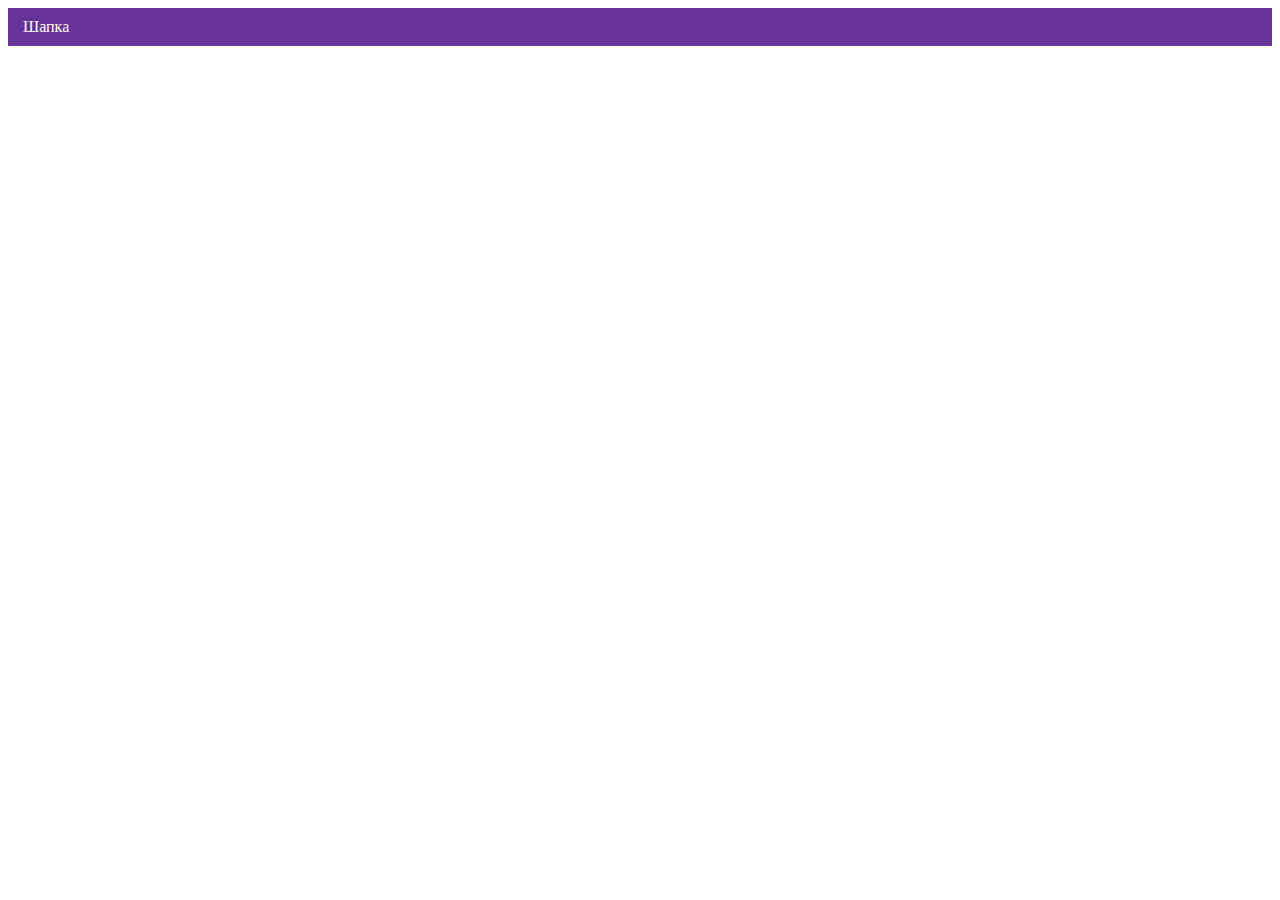
==== index.html @ 520c6a90 "Deploying to gh-pages from @ htmlacademy-adaptive/2446955-cat-energy-31@2fbd8536d3e896aaea4776c330da" ====
<!DOCTYPE html><html class="page" lang="ru"><head><meta charset="UTF-8"><title>Название проекта</title><meta name="viewport" content="width=device-width,initial-scale=1"><link rel="stylesheet" href="styles/styles.css"><script src="scripts/index.js" defer="defer"></script></head><body class="page__body"><header class="header">Шапка</header></body></html>
---- styles/styles.css ----
.header{color:#fff;background-color:#639;padding:10px 15px}
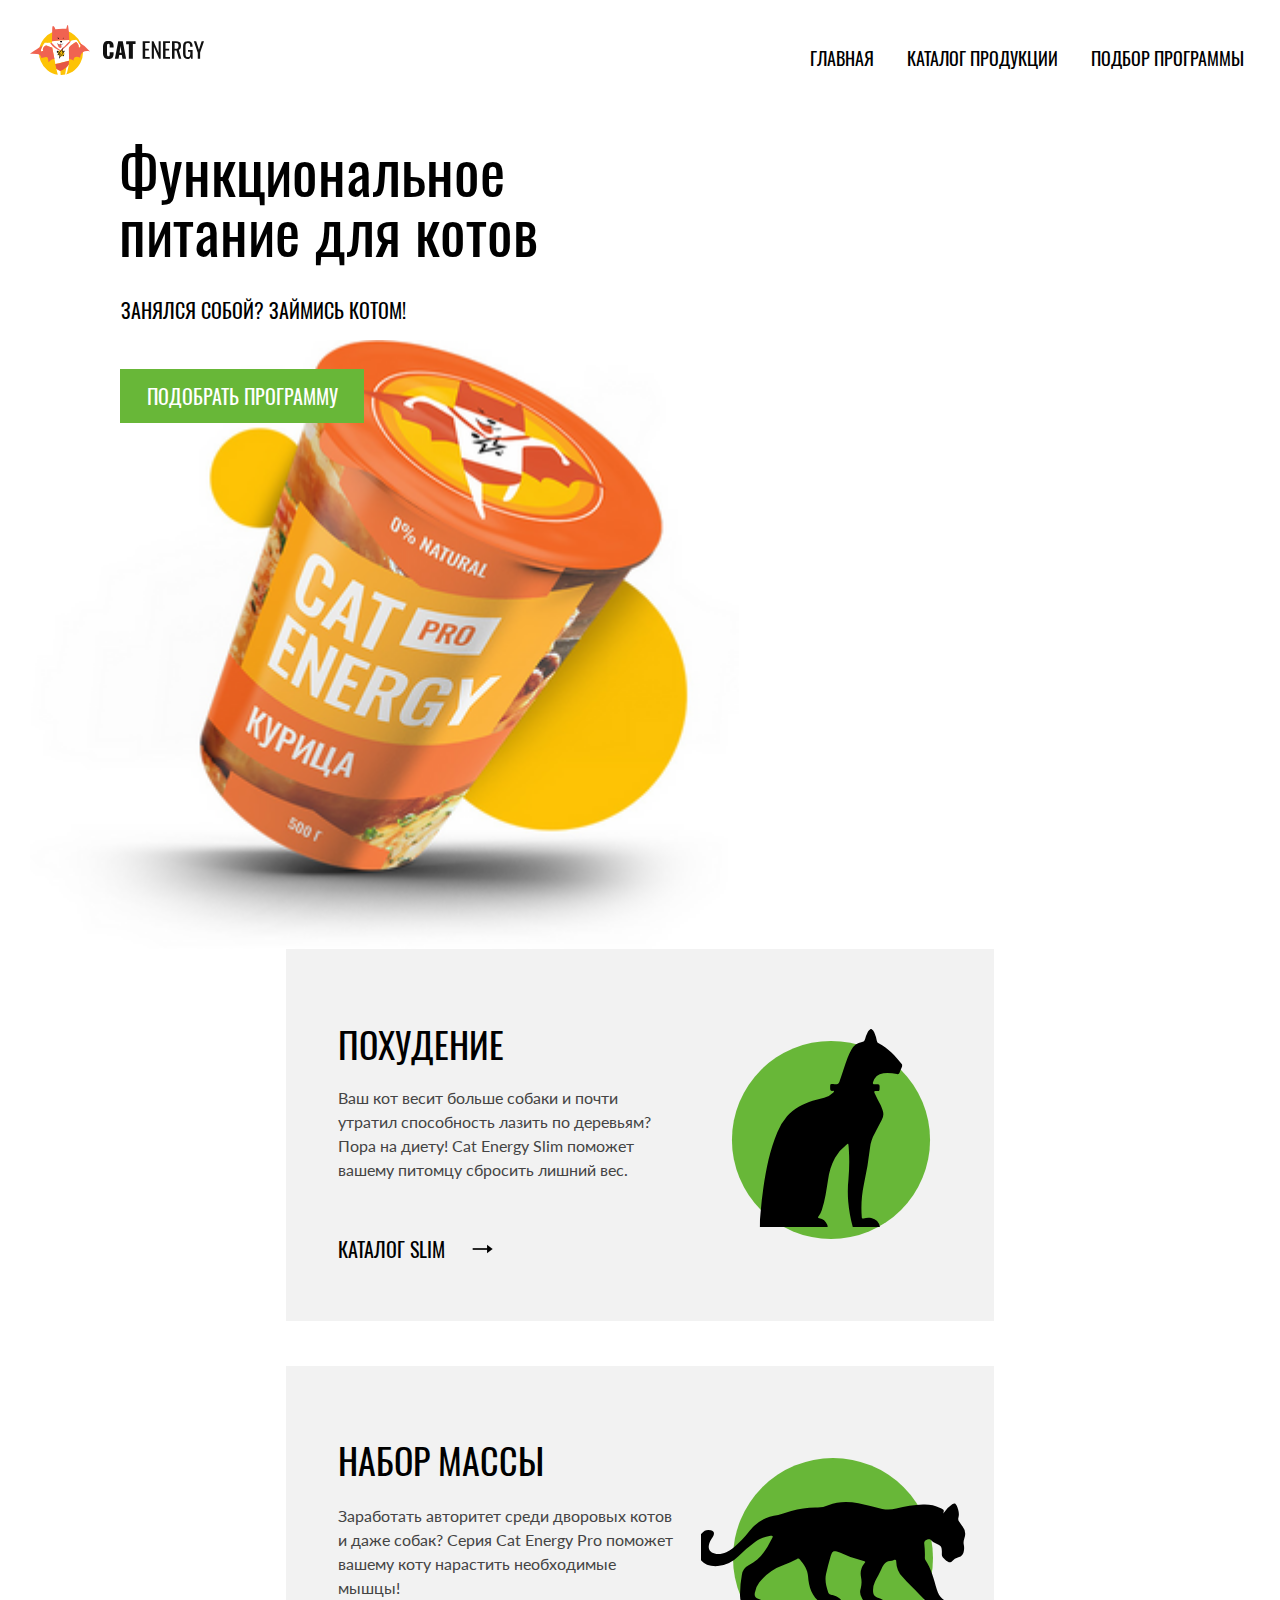
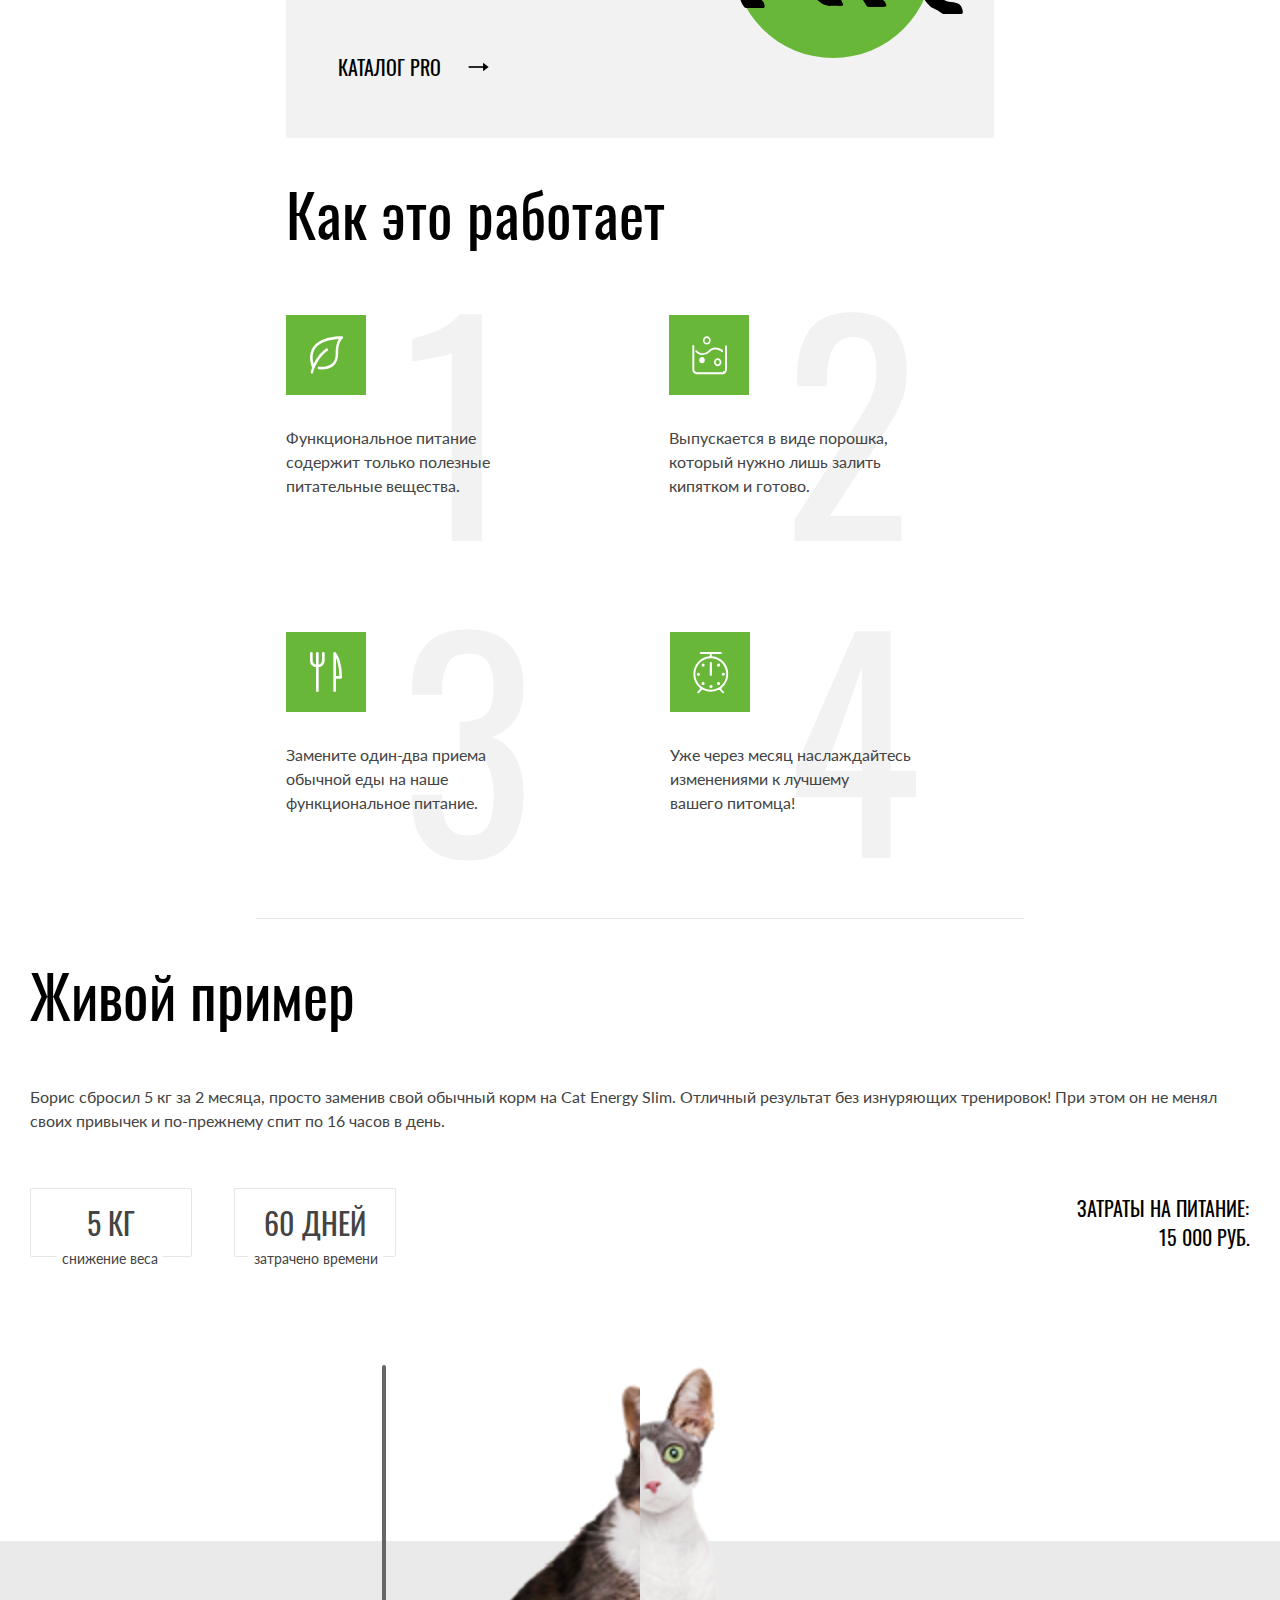
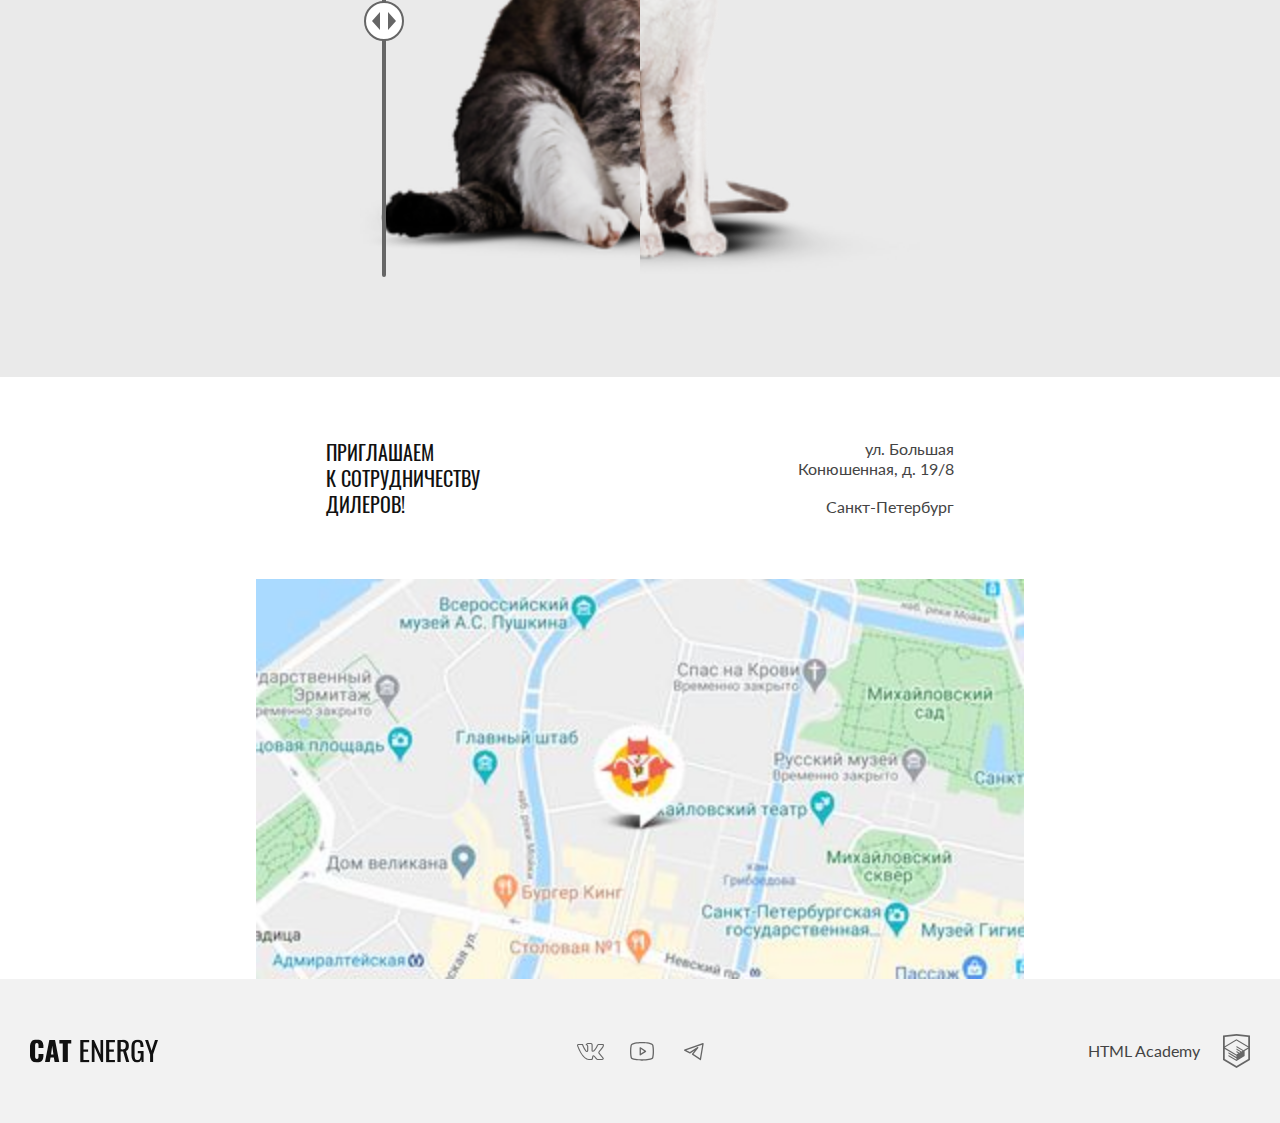
==== commit 7657d7fb: "Deploying to gh-pages from @ htmlacademy-adaptive/2446955-cat-energy-31@b610f889766287f3c01e216c1825" ====
--- a/index.html
+++ b/index.html
@@ -1 +1 @@
-<!DOCTYPE html><html class="page" lang="ru"><head><meta charset="UTF-8"><title>Название проекта</title><meta name="viewport" content="width=device-width,initial-scale=1"><link rel="stylesheet" href="styles/styles.css"><script src="scripts/index.js" defer="defer"></script></head><body class="page__body"><header class="header">Шапка</header></body></html>+<!DOCTYPE html><html class="page" lang="ru"><head><meta charset="UTF-8"><title>Cat energy</title><meta name="viewport" content="width=device-width,initial-scale=1"><link rel="stylesheet" type="text/css" href="styles/styles.css"><script src="scripts/index.js" defer="defer"></script><link rel="icon" href="favicons/32.png"></head><body class="page__body"><header class="main-header"><span class="visually-hidden">Шапка сайта</span><nav class="main-header__nav nav nav-closed"><div class="nav__head"><a class="nav-logo" href="#"><picture><source media="(min-width: 1440px)" srcset="images/logo-desktop.svg" width="70" height="59" type="image/svg+xml"><source media="(min-width: 768px)" srcset="images/logo-tablet.svg" width="60" height="50" type="image/svg+xml"><img class="nav-logo__image" src="images/logo-mobile.svg" width="33" height="38" alt="Логотип Cat Energy."></picture><img class="cat-energy" src="images/cat-energy.svg" width="101" height="18" alt="надпись cat energy"> </a><button class="nav-toggle" type="button"><span class="visually-hidden">Открыть меню</span></button></div><ul class="nav-list"><li class="nav-list__item"><a class="nav-link current" href="index.html">Главная</a></li><li class="nav-list__item"><a class="nav-link" href="catalog.html">каталог продукции</a></li><li class="nav-list__item"><a class="nav-link" href="#">подбор программы</a></li></ul></nav></header><main class="main-container"><section class="main-container__hero hero"><div class="hero__part"><h1 class="hero__title">Функциональное питание для котов</h1><p class="hero__subtitle">Занялся собой? Займись котом!</p><div class="hero-image"><picture><source type="image/png" media="(min-width: 1440px)" srcset="images/index-hero-desktop@1x.png, images/index-hero-desktop@2x.png 2x" width="552" height="499"><source type="image/png" media="(min-width: 768px)" srcset="images/index-hero-tablet@1x.png, images/index-hero-tablet@2x.png 2x" width="709" height="609"><img class="hero__image" src="images/index-hero@1x.png" srcset="images/index-hero@2x.png 2x" alt="изображение корма для кота" width="280" height="270"></picture></div><button class="hero__button button program-button" type="button">подобрать программу</button></div></section><section class="main-container__options options"><div class="options__weight loss"><h3 class="options__title-loss options__title">Похудение</h3><p class="options__description">Ваш кот весит больше собаки и почти утратил способность лазить по деревьям? Пора на диету! Cat Energy Slim поможет вашему питомцу сбросить лишний вес.</p><a class="options__link" href="#">каталог slim</a></div><div class="options__weight gain"><h3 class="options__title options__title-gain">Набор массы</h3><p class="options__description">Заработать авторитет среди дворовых котов и даже собак? Серия Cat Energy Pro поможет вашему коту нарастить необходимые мышцы!</p><a class="options__link" href="#">каталог pro</a></div></section><section class="main-container__explanation explanation"><h3 class="explanation__title">Как это работает</h3><div class="explanation__part"><p class="explanation__description leaf">Функциональное питание содержит только полезные питательные вещества.</p><p class="explanation__description powder">Выпускается в виде порошка, который нужно лишь залить кипятком и готово.</p><p class="explanation__description fork">Замените один-два приема обычной еды на наше функциональное питание.</p><p class="explanation__description clock">Уже через месяц наслаждайтесь изменениями к лучшему вашего&nbsp;питомца!</p></div></section><section class="main-container__stats stats"><h3 class="stats__title">Живой пример</h3><p class="stats__story">Борис сбросил 5 кг за 2 месяца, просто заменив свой обычный корм на Cat Energy Slim. Отличный результат без изнуряющих тренировок! При этом он не менял своих привычек и по-прежнему спит по 16 часов в день.</p><div class="stats__example"><dl class="stats__list"><div class="stats__item"><dt class="stats__number">5 КГ</dt><dd class="stats__description description-weight">снижение веса</dd></div><div class="stats__item"><dt class="stats__number">60 ДНЕЙ</dt><dd class="stats__description">затрачено времени</dd></div></dl><div class="stats__count"><h4 class="cost">Затраты на питание:</h4><h4 class="price">15 000 РУБ.</h4></div></div><div class="stats__compare"><picture><source type="image/png" media="(min-width: 1440px)" srcset="images/cat-before-desktop@1x.png, images/cat-before-desktop@2x.png 2x" width="560" height="512"><source type="image/png" media="(min-width: 768px)" srcset="images/cat-before-tablet@1x.png, images/cat-before-tablet@2x.png 2x" width="560" height="512"><img class="stats__image fat-cat" src="images/cat-before-mobile@1x.png" srcset="images/cat-before-mobile@2x.png 2x" alt="кот с лишним весом" width="280" height="256"></picture><picture><source type="image/png" media="(min-width: 1440px)" srcset="images/cat-after-desktop@1x.png, images/cat-after-desktop@2x.png 2x" width="560" height="512"><source type="image/png" media="(min-width: 768px)" srcset="images/cat-after-tablet@1x.png, images/cat-after-tablet@2x.png 2x" width="560" height="512"><img class="stats__image slim-cat" src="images/cat-after-mobile@1x.png" srcset="images/cat-after-mobile@2x.png 2x" alt="стройный кот" width="280" height="256"></picture><button class="compare-button button" type="button"><span class="visually-hidden">Слайдер</span></button></div></section><section class="location"><div class="location__gteeting"><h3 class="location__title">приглашаем<br>к сотрудничеству дилеров!</h3><address class="location__address"><p class="location-building">ул. Большая Конюшенная, д. 19/8</p><p class="location-city">Санкт-Петербург</p></address></div><picture><source type="image/jpeg" media="(min-width: 1440px)" srcset="images/location-desktop@1x.jpg, images/location-desktop@2x.jpg 2x" width="1440" height="400"><source type="image/jpeg" media="(min-width: 768px)" srcset="images/location-tablet@1x.jpg, images/location-tablet@2x.jpg 2x" width="768" height="400"><img class="location__image" src="images/location@1x.jpg" srcset="images/location@2x.jpg 2x" alt="карта расположения" width="320" height="362"></picture></section></main><footer class="footer"><a class="footer-logo" href="#"><img class="footer-logo__cat" src="images/cat-energy.svg" width="128" height="24" alt="надпись cat energy"><span class="visually-hidden">cat energy</span></a><ul class="footer__social social-list"><li class="social-list__item vkontakte"><a class="social-link vkontakte-link" href="#"><span class="visually-hidden">Вконтакте</span></a></li><li class="social-list__item youtube"><a class="social-link youtube-link" href="#"><span class="visually-hidden">Ютуб</span></a></li><li class="social-list__item telegram"><a class="social-link telegram-link" href="#"><span class="visually-hidden">Телеграм</span></a></li></ul><div class="footer-copyright copyright"><a class="copyright__link" href="https://echo.htmlacademy.ru">HTML Academy</a><a class="copyright__link-html" href="https://echo.htmlacademy.ru"><span class="visually-hidden">Герб HTML Academy</span></a></div></footer><script src="index.js"></script></body></html>--- a/styles/styles.css
+++ b/styles/styles.css
@@ -1 +1 @@
-.header{color:#fff;background-color:#639;padding:10px 15px}+@font-face{font-family:Lato;font-weight:400;font-style:normal;src:url(../fonts/lato/Lato-Regular.woff2)format("woff2");font-display:swap}@font-face{font-family:Oswald;font-weight:400;font-style:normal;src:url(../fonts/oswald/oswaldregular.woff2)format("woff2");font-display:swap}body{color:#444;font-family:Lato,sans-serif}.page__body{box-sizing:border-box;width:100%;margin:0}@media (width>=320px){.page__body{padding:0}}.page{box-sizing:border-box;height:100%}.button{text-align:center;color:#fff;text-transform:uppercase;box-sizing:border-box;background-color:#68b738;border:none;padding:0;font-family:Oswald,sans-serif;font-size:16px;font-weight:400;line-height:20px}.nav-logo{align-items:center;margin-right:auto;text-decoration:none;display:flex}@media (width>=320px){.nav-logo{width:190px}}.nav-logo__image{display:block}.catalog-header .nav-link{color:#111}.nav-link{text-transform:uppercase;color:#000;text-decoration:none}@media (width>=1440px){.nav-link{color:#fff}}.nav-opened .nav-toggle{top:0;left:auto;right:0}.nav-opened .nav-toggle:before,.nav-opened .nav-toggle:after{content:"";background-color:#000;width:24px;height:2px;position:absolute;top:30px;right:20px}.nav-opened .nav-toggle:before{box-shadow:none;transform:rotate(45deg)}.nav-opened .nav-toggle:after{transform:rotate(-45deg)}@media (width>=320px){.nav-closed .nav-list__item{display:none}.nav-opened .nav-list__item{display:block}}@media (width>=768px){.nav-closed .nav-list__item,.nav-opened .nav-list__item{display:revert}}.nav-list{color:#000;box-sizing:border-box;width:320px;margin:0;padding:0;font-family:oswald,sans-serif;font-size:18px;line-height:24px;list-style:none;position:relative}@media (width>=768px){.nav-list{flex-wrap:wrap;align-items:center;gap:33px;min-width:435px;display:flex}}@media (width>=1440px){.nav-list{justify-content:space-between;width:478px;margin-top:-5px;margin-right:-18px;font-size:20px;line-height:29px}}@media (width>=320px){.nav-list a{box-sizing:border-box;text-align:center;border-top:1px solid #e6e6e6;border-bottom:1px solid #e6e6e6;padding-top:23px;padding-bottom:23px;display:block;position:relative}}@media (width>=768px){.nav-list a{border:none;padding-bottom:8px}}@media (width>=320px){.cat-energy{margin-left:56px}}@media (width>=768px){.cat-energy{margin-left:13px}}@media (width>=1440px){.cat-energy{width:118px;height:21px}}.nav{box-sizing:border-box}@media (width>=768px){.nav{justify-content:space-between;min-height:50px;margin:12px 35px 0 10px;padding:0;display:flex}}@media (width>=1440px){.nav{box-sizing:border-box;width:1220px;min-height:59px;margin:41px 0 0 92px;padding:0;display:flex}}.nav-link-catalog{color:#000}.nav-toggle{cursor:pointer;background-color:#fff;border:none;width:24px;height:24px;padding:0;display:block;position:absolute;top:0;right:0}@media (width>=768px){.nav-toggle{display:none}}@media (width>=1440px){.nav-toggle{display:none}}.nav-closed .nav-toggle:before{content:"";background-color:#000;width:24px;height:2px;position:absolute;top:23px;right:22px;box-shadow:0 8px #000,0 16px #000}@media (width>=320px){.nav__head{padding:13px 20px}}@media (width>=768px){.current{border-bottom:2px solid #68b738}}@media (width>=1440px){.main-header .current{border-bottom:2px solid #fff}}.hero__part{box-sizing:border-box;flex-direction:column;width:100%;margin:0 auto;display:flex;position:relative}@media (width>=320px){.hero__part{align-items:center}}@media (width>=768px){.hero__part{margin-top:24px;padding:0 30px}}@media (width>=1440px){.hero__part{align-items:start;padding:20px 0}}.hero{color:#fff;box-sizing:border-box;font-family:oswald,sans-serif}@media (width>=320px){.hero{align-items:center;width:100%;min-height:480px;padding-bottom:19px}}@media (width>=768px){.hero{color:#000;width:768px;min-height:837px;padding:0}}@media (width>=1440px){.hero{color:#000;width:100%;min-height:580px;margin-bottom:43px}}.hero__image{display:block}@media (width>=320px){.hero-image{width:280px;min-height:270px;display:block}}@media (width>=768px){.hero-image{width:709px;min-height:609px;display:block}}@media (width>=1440px){.hero-image{width:552px;min-height:499px;position:absolute;top:-10px;left:555px}}@media (width>=320px){.hero:before{content:"";z-index:-1;background-image:linear-gradient(#68b738d9,#68b738d9),url(../images/index-background@1x.jpg);background-repeat:no-repeat;background-size:cover;width:100%;height:302px;position:absolute}}@media (width>=768px){.hero:before{background:0 0}}@media (width>=1440px){.hero:before{content:"";z-index:-1;background-image:linear-gradient(#68b738d9,#68b738d9),url(../images/index-background@1x.jpg);background-position:0;background-repeat:no-repeat;background-size:cover;width:50%;height:694px;position:absolute;top:0;right:0}}.hero__subtitle{text-align:center;text-transform:uppercase;font-size:14px;font-weight:400;line-height:14px}@media (width>=320px){.hero__subtitle{margin:0 0 29px}}@media (width>=768px){.hero__subtitle{text-align:left;width:290px;margin-bottom:20px;margin-left:-237px;font-size:20px;line-height:20px}}@media (width>=1440px){.hero__subtitle{margin-left:190px}}@media (width>=320px){.hero__button{width:280px;height:40px}}@media (width>=768px){.hero__button{width:244px;min-height:54px;font-size:20px;line-height:26px;position:absolute;top:257px;left:120px}}@media (width>=1440px){.hero__button{top:303px;left:190px}}.hero__title{text-align:center;margin:0;padding:0;font-size:36px;font-weight:400;line-height:36px}@media (width>=320px){.hero__title{text-align:center;margin-top:28px;margin-bottom:25px}}@media (width>=768px){.hero__title{text-align:left;width:420px;margin-bottom:40px;margin-left:-110px;font-size:60px;line-height:60px}}@media (width>=1440px){.hero__title{text-align:left;width:420px;margin-top:51px;margin-left:189px;padding:0;font-size:60px;line-height:60px}}.options{color:#000;box-sizing:border-box;width:100%;font-family:oswald,sans-serif;font-weight:400}@media (width>=320px){.options{margin-bottom:20px;padding:0 20px}}@media (width>=768px){.options{padding:0 30px}}@media (width>=1440px){.options{flex-wrap:wrap;gap:80px;margin-bottom:25px;padding:0 110px;display:flex}}.options__weight{box-sizing:border-box;background-color:#f2f2f2;margin-left:auto;margin-right:auto;position:relative}@media (width>=320px){.options__weight{width:280px;min-height:263px;margin-bottom:20px;padding:30px 20px 19px}}@media (width>=768px){.options__weight{width:708px;min-height:372px;margin-bottom:45px;padding:77px 63px 53px 52px}}@media (width>=1440px){.options__weight{width:570px;min-height:374px;padding:78px 61px 55px 52px}}.options__title{text-transform:uppercase;color:#000;box-sizing:border-box;margin:0;font-size:24px;font-weight:400;line-height:37px;display:block;position:relative}@media (width>=320px){.options__title{width:137px;margin-bottom:29px;left:70px}}@media (width>=768px){.options__title{width:210px;margin-bottom:24px;font-size:36px;line-height:36px;left:0}}@media (width>=1440px){.options__title{margin-bottom:73px;left:163px}}.options__title:before{content:"";background-repeat:no-repeat;position:absolute}@media (width>=320px){.options__title:before{top:-10px;left:-70px}}.options__title-loss:before{background-image:url(../icons/stack.svg#cat-back-sit)}@media (width>=320px){.options__title-loss:before{width:50px;height:53px}}@media (width>=768px){.options__title-loss:before{width:200px;height:210px;top:3px;left:393px}}@media (width>=1440px){.options__title-loss:before{width:100px;height:106px;top:-39px;left:-162px}}@media (width>=320px){.options__title-gain{margin-bottom:25px;top:-1px}}@media (width>=1440px){.options__title-gain{margin-bottom:72px}}.options__title-gain:before{background-image:url(../icons/stack.svg#cat-back-go)}@media (width>=320px){.options__title-gain:before{width:67px;height:50px;top:-7px;left:-77px}}@media (width>=768px){.options__title-gain:before{width:268px;height:200px;top:16px;left:363px}}@media (width>=1440px){.options__title-gain:before{width:134px;height:100px;top:-31px;left:-180px}}.options__description{color:#444;margin:0;font-family:lato,sans-serif;font-size:14px;line-height:18px}@media (width>=768px){.options__description{width:340px;min-height:96px;margin-bottom:52px;font-size:16px;line-height:24px}}@media (width>=1440px){.options__description{width:457px;min-height:72px;margin-bottom:27px}}@media (width>=320px){.options__description:after{content:"";background-color:#d9d9d9;width:240px;height:1px;margin-top:22px;margin-bottom:15px;display:block}}@media (width>=768px){.options__description:after{display:none}}.options__link{text-transform:uppercase;color:#000;font-size:16px;font-weight:400;line-height:16px;text-decoration:none;position:relative}@media (width>=768px){.options__link{font-size:20px;line-height:30px}}.options__link:after{content:"";background-image:url(../icons/stack.svg#icon_arrow);background-repeat:no-repeat;width:32px;height:10px;display:block;position:absolute;top:50%;left:calc(100% + 15px);transform:translateY(-50%)}@media (width>=768px){.options__link:after{left:calc(100% + 25px)}}@media (width>=320px){.gain{margin-bottom:20px}}@media (width>=768px){.gain{margin-bottom:45px}}@media (width>=320px){.explanation__part{flex-flow:column wrap;margin-left:40px;display:flex}}@media (width>=768px){.explanation__part{flex-direction:row;margin:0}}@media (width>=1440px){.explanation__part{flex-direction:row;min-height:280px}}.explanation__title{color:#000;text-align:center;margin:0;font-family:Oswald,sans-serif;font-size:36px;font-weight:400;line-height:40px}@media (width>=320px){.explanation__title{text-align:left;margin-bottom:40px}}@media (width>=768px){.explanation__title{text-align:left;margin-bottom:30px;font-size:60px;line-height:60px}}@media (width>=1440px){.explanation__title{margin-bottom:32px}}.explanation__description{color:#444;font-family:Lato,sans-serif;font-size:14px;font-weight:400;line-height:18px;position:relative}@media (width>=320px){.explanation__description{width:200px;min-height:54px;margin:0 0 26px;top:2px;left:40px}}@media (width>=768px){.explanation__description{box-sizing:border-box;min-height:280px;margin:0 0 37px;padding:151px 0 0;font-size:16px;line-height:24px;left:0}}@media (width>=1440px){.explanation__description{margin:0;font-size:16px;line-height:24px}}.explanation__description:before{content:"";width:60px;height:60px;position:absolute;top:-2px;left:-80px}@media (width>=768px){.explanation__description:before{width:80px;height:80px;display:block;top:40px;left:0}.leaf:after{content:"1";color:#f2f2f2;z-index:-1;width:112px;font-family:Oswald,sans-serif;font-size:280px;line-height:280px;position:absolute;top:0;right:0}}.leaf:before{background-image:url(../icons/stack.svg#leaf)}@media (width>=768px){.leaf{width:230px;margin-right:153px}}@media (width>=1440px){.leaf{margin:0 94px 0 0}}@media (width>=768px){.powder:after{content:"2";color:#f2f2f2;z-index:-1;width:112px;font-family:Oswald,sans-serif;font-size:280px;line-height:280px;position:absolute;top:0;right:20px}}.powder:before{background-image:url(../icons/stack.svg#powder)}@media (width>=768px){.powder{width:246px}}@media (width>=1440px){.powder{width:244px;margin-right:79px}}@media (width>=768px){.fork:after{content:"3";color:#f2f2f2;z-index:-1;width:136px;font-family:Oswald,sans-serif;font-size:280px;line-height:280px;position:absolute;top:0;right:-4px}}.fork:before{background-image:url(../icons/stack.svg#fork)}@media (width>=768px){.fork{width:247px;margin-right:137px}}@media (width>=1440px){.fork{width:245px;margin:0 81px 0 0}}@media (width>=768px){.clock:after{content:"4";color:#f2f2f2;z-index:-1;width:112px;font-family:Oswald,sans-serif;font-size:280px;line-height:280px;position:absolute;top:0;right:22px}}.clock:before{background-image:url(../icons/stack.svg#clock)}@media (width>=768px){.clock{width:249px}}@media (width>=1440px){.clock{width:246px}}@media (width>=320px){.explanation{width:280px;margin-bottom:29px;margin-left:auto;margin-right:auto;padding:0 20px}}@media (width>=768px){.explanation{border-bottom:1px solid #e6e6e6;width:708px;margin-bottom:45px;padding:0 30px 11px}}@media (width>=1440px){.explanation{box-sizing:border-box;border:none;width:1440px;margin-bottom:69px;padding:0 110px}}.stats{box-sizing:border-box}@media (width>=320px){.stats{background-color:#eaeaea;padding:25px 20px 40px}}@media (width>=768px){.stats{background-color:#fff;background-image:linear-gradient(#fff 577px,#eaeaea 577px);padding:0 30px 100px}}@media (width>=1440px){.stats{background-image:linear-gradient(#fff 135px,#eaeaea 135px);margin:0;padding:0 110px 66px;position:relative}}.stats__image{object-fit:cover;height:auto;display:block}@media (width>=320px){.stats__image{width:280px}}@media (width>=768px){.stats__image{width:560px;height:512px}}.stats__title{text-align:center;color:#000;margin:0;font-family:oswald,sans-serif;font-size:36px;font-weight:400;line-height:40px}@media (width>=320px){.stats__title{text-align:left;margin-bottom:40px}}@media (width>=768px){.stats__title{margin-bottom:61px;font-size:60px;line-height:60px}}@media (width>=1440px){.stats__title{margin-bottom:146px}}.stats__story{color:#444;font-family:lato,sans-serif;font-size:14px;font-weight:400;line-height:18px}@media (width>=320px){.stats__story{margin-bottom:19px}}@media (width>=768px){.stats__story{margin-bottom:55px;font-size:16px;line-height:24px}}@media (width>=1440px){.stats__story{width:432px;margin-bottom:69px}}.stats__number{text-align:center;font-family:oswald,sans-serif;font-size:24px;font-weight:400;line-height:24px}@media (width>=320px){.stats__number{width:82px}}@media (width>=768px){.stats__number{box-sizing:border-box;width:102px;font-size:30px;line-height:37px}}@media (width>=1440px){.stats__number{color:#000}}.stats__count{text-align:center;margin:0;font-family:oswald,sans-serif;font-size:14px;font-weight:400;line-height:20px}@media (width>=320px){.stats__count{justify-content:center;margin-bottom:20px;display:flex}}@media (width>=768px){.stats__count{text-align:right;flex-direction:column;justify-content:right;width:174px;padding-top:10px;font-size:20px;line-height:20px;display:flex}}@media (width>=1440px){.stats__count{flex-direction:row;justify-content:space-between;width:327px;margin:0;display:flex}}@media (width>=320px){.stats__list{justify-content:space-between;margin:0 0 35px;display:flex}}@media (width>=768px){.stats__list{justify-content:space-between;width:366px;display:flex}}@media (width>=1440px){.stats__list{margin-bottom:53px}}@media (width>=320px){.stats__item{box-sizing:border-box;border:1px solid #cdcdcd;border-radius:4%;width:124px;padding:15px 20px;position:relative}}@media (width>=768px){.stats__item{box-sizing:border-box;text-align:center;border:1px solid #e6e6e6;border-radius:2%;width:162px;padding:15px 29px;position:relative}}@media (width>=1440px){.stats__item{box-sizing:border-box;border:1px solid #cdcdcd;padding:15px 30px;position:relative}}.stats__description{text-align:center;margin:0;font-family:lato,sans-serif;font-size:12px;font-weight:400;line-height:12px}@media (width>=320px){.stats__description{text-align:center;background-color:#eaeaea;width:77px;margin:0 auto 20px;padding:0 4px;position:absolute;top:47px;right:20px}}@media (width>=768px){.stats__description{background-color:#fff;width:125px;padding:0 5px;font-size:14px;line-height:14px;position:absolute;top:63px;right:12px}}@media (width>=1440px){.stats__description{background-color:#eaeaea;position:absolute}}@media (width>=768px){.stats__example{justify-content:space-between;margin-bottom:73px;display:flex}}@media (width>=1440px){.stats__example{margin:0;display:block}}.cost{text-transform:uppercase;color:#000;margin:0;font-size:14px;font-weight:400;line-height:20px}@media (width>=320px){.cost{margin-right:5px}}@media (width>=768px){.cost{margin-bottom:9px;margin-right:1px;font-size:20px}}@media (width>=1440px){.cost{font-size:20px}}.price{text-transform:uppercase;color:#000;margin:0;font-size:14px;font-weight:400;line-height:20px}@media (width>=768px){.price{font-size:20px}}@media (width>=1440px){.price{font-size:20px}}.stats__compare{display:flex}@media (width>=320px){.stats__compare{width:280px;margin:0 auto}}@media (width>=768px){.stats__compare{width:560px}}@media (width>=1440px){.stats__compare{width:580px;position:absolute;top:0;right:106px}}.stats__compare picture{flex-grow:0;width:50%;position:relative;overflow:hidden}.fat-cat{object-position:left}.slim-cat{position:absolute;right:0}@media (width>=768px){.description-weight{width:96px;right:28px}}.compare-button{background-color:#666;border:none;position:absolute}@media (width>=320px){.compare-button{border-radius:2px;width:4px;height:256px;left:49%}}@media (width>=768px){.compare-button{height:512px;left:382px}}@media (width>=1440px){.compare-button{top:3px;left:292px}}.compare-button:after{content:"";background-image:url(../icons/stack.svg#thumb)}@media (width>=320px){.compare-button:after{width:40px;height:40px;position:absolute;top:42%;left:-18px}}@media (width>=768px){.compare-button:after{top:46%}}.location__title{color:#111;text-transform:uppercase;margin:0;font-family:oswald,sans-serif;font-size:16px;font-weight:400;line-height:20px}@media (width>=320px){.location__title{width:140px}}@media (width>=768px){.location__title{width:163px;font-size:20px;line-height:26px}}.location__address{font-family:lato,sans-serif;font-size:14px;font-style:normal;font-weight:400;line-height:20px}@media (width>=320px){.location__address{width:140px}}@media (width>=768px){.location__address{text-align:right;width:157px;font-size:16px;line-height:20px}}@media (width>=1440px){.location__address{text-align:left}}@media (width>=320px){.location__gteeting{justify-content:space-between;width:280px;margin-left:auto;margin-right:auto;padding:26px 20px;display:flex}}@media (width>=768px){.location__gteeting{justify-content:space-between;width:628px;margin-left:auto;padding:62px 30px;display:flex}}@media (width>=1440px){.location__gteeting{box-sizing:border-box;background-color:#fff;width:565px;margin:95px 0 0 110px;padding:62px 80px;position:absolute}}@media (width>=768px){.catalog-location .location__gteeting{padding:61px 30px}}@media (width>=1440px){.catalog-location .location__gteeting{padding:61px 78px}}.location-city{margin:0}@media (width>=768px){.location-city{margin-top:16px;padding:0}}@media (width>=320px){.location-building{margin:0}}@media (width>=768px){.location-building{margin-bottom:18px}}.catalog-location{margin:0;padding:0}@media (width>=320px){.catalog-location{background-color:#f2f2f2}}@media (width>=768px){.catalog-location{background-color:#f2f2f2}}.location__image{margin-left:auto;margin-right:auto;display:block}.catalog_product-cards{box-sizing:border-box}@media (width>=320px){.catalog_product-cards{width:100%;margin-bottom:26px}}@media (width>=768px){.catalog_product-cards{width:768px;margin-bottom:72px;margin-left:auto;margin-right:auto;padding:0 30px}}@media (width>=1440px){.catalog_product-cards{width:1440px;margin-bottom:71px;padding:0 110px}}.card-list{box-sizing:border-box;margin:0;padding:0;list-style:none}@media (width>=768px){.card-list{grid-template-columns:324px 324px;gap:60px 43px;display:grid}}@media (width>=1440px){.card-list{grid-template-columns:repeat(4,245px);gap:47px 80px;display:grid}}.catalog-container__title{color:#000;font-family:oswald,sans-serif;font-size:36px;font-weight:400;line-height:36px}@media (width>=320px){.catalog-container__title{margin:25px 0 40px 20px}}@media (width>=768px){.catalog-container__title{margin:49px 0 65px;font-size:60px;line-height:60px}}@media (width>=1440px){.catalog-container__title{margin-top:61px;margin-bottom:67px}}.item-card{box-sizing:border-box}@media (width>=320px){.item-card{grid-template-columns:140px 140px;grid-template-rows:minmax(54px,auto),minmax(54px,auto),minmax(54px auto);border:1px solid #ebebeb;width:320px;min-height:209px;padding:20px 20px 25px;display:grid}}@media (width>=768px){.item-card{background-image:linear-gradient(#fff 98px,#f2f2f2 98px);border:none;flex-direction:column;width:324px;min-height:511px;padding:29px 37px 40px;display:flex}}@media (width>=1440px){.item-card{width:245px}}@media (width>=320px){.item-card__image{grid-row:span 2;place-self:center}}@media (width>=768px){.item-card__image{justify-content:center;align-items:center;width:200px;height:210px;margin-bottom:22px;display:flex}}@media (width>=1440px){.item-card__image{margin-bottom:11px}}@media (width>=768px){.item-card__image img{justify-content:center;align-items:center}}@media (width>=320px){.item-card__button{grid-column:span 2;align-self:flex-end;width:100%;height:38px}}@media (width>=768px){.item-card__button{align-items:end}.item-card__description{margin-bottom:33px}}@media (width>=1440px){.item-card__description{width:169px;margin-bottom:33px;font-size:16px;line-height:20px}}.item-card__name{color:#222;font-family:oswald,sans-serif;font-size:16px;font-weight:400;line-height:20px}@media (width>=320px){.item-card__name{text-transform:uppercase;text-align:left;width:135px;margin:2px 0 5px}}@media (width>=768px){.item-card__name{text-align:center;margin:0 auto 20px;font-size:20px;line-height:24px}}@media (width>=1440px){.item-card__name{margin-bottom:24px}}@media (width>=320px){.item-card__index{justify-content:space-between;margin:0;display:flex}}@media (width>=768px){.index-card{border-bottom:1px solid #d9d9d9;margin:0;padding-bottom:2px;font-size:16px;line-height:20px}}@media (width>=1440px){.index-card:nth-child(3){padding-bottom:9px}}@media (width>=768px){.index-card:first-child,.index-card:nth-child(2){margin-bottom:9px}}.index-card__title{color:#444;font-family:Lato,sans-serif;font-size:12px;font-weight:400;line-height:16px}@media (width>=768px){.index-card__title{font-size:16px;line-height:20px}}.index-card__data{color:#444;font-family:Lato,sans-serif;font-size:12px;font-weight:400;line-height:16px}@media (width>=768px){.index-card__data{font-size:16px;line-height:20px}}.show-more{box-sizing:border-box;text-align:center}@media (width>=320px){.show-more{border:1px solid #ebebeb;width:320px;margin-left:auto;margin-right:auto;padding:0 20px}}@media (width>=768px){.show-more{border:2px solid #ebebeb;width:324px;margin:99px 0 0;padding:0 37px 15px}}@media (width>=1440px){.show-more{width:245px}}.show-more__title{color:#111;text-align:center;text-transform:uppercase;margin:0;font-family:oswald,sans-serif;font-size:16px;font-weight:400;line-height:20px;position:relative}@media (width>=320px){.show-more__title{margin-top:79px;margin-bottom:8px}}@media (width>=768px){.show-more__title{width:135px;margin:148px auto 25px;font-size:20px;line-height:24px}}.show-more__title:before{content:"";background-image:url(../icons/stack.svg#plus);position:absolute}@media (width>=320px){.show-more__title:before{width:30px;height:30px;top:-52px;left:125px}}@media (width>=768px){.show-more__title:before{width:60px;height:60px;top:-100px;left:39px}}.show-more__description{text-align:center;color:#444;margin:0;font-family:lato,sans-serif;font-size:12px;font-weight:400;line-height:16px}@media (width>=320px){.show-more__description{margin-bottom:21px}}@media (width>=768px){.show-more__description{width:170px;margin:0 auto 91px;font-size:16px;line-height:18px}}.show-more__button{color:#444;text-align:center;background-color:#f2f2f2;font-family:oswald,sans-serif;font-size:16px;font-weight:400;line-height:20px}@media (width>=320px){.show-more__button{width:280px;min-height:40px;margin-bottom:24px}}@media (width>=768px){.show-more__button{width:250px}}@media (width>=1440px){.show-more__button{width:169px}}.catalog-option{box-sizing:border-box}@media (width>=320px){.catalog-option{width:320px;padding:0 20px}}@media (width>=768px){.catalog-option{width:768px;margin-left:auto;margin-right:auto;padding:0 30px}}@media (width>=1440px){.catalog-option{width:1440px;margin-bottom:3px;padding:0 110px}}.catalog-option__title{text-align:center;color:#000;font-family:oswald,sans-serif;font-size:24px;font-weight:400;line-height:24px;position:relative}@media (width>=320px){.catalog-option__title{text-align:left;border-bottom:1px solid #cdcdcd;margin:0;padding-bottom:34px}}@media (width>=768px){.catalog-option__title{border:none;margin-bottom:42px;margin-left:40px;font-size:32px;line-height:32px}}@media (width>=1440px){.catalog-option__title{margin:0 0 44px;font-size:40px;line-height:40px}}.catalog-option__title:before{content:"";background-color:#68b738;height:2px}@media (width>=768px){.catalog-option__title:before{width:30px;position:absolute;top:20%;left:-70px}}@media (width>=1440px){.catalog-option__title:before{width:70px;left:-110px}}.catalog-option__title:after{content:"";background-color:#68b738;height:2px}@media (width>=320px){.catalog-option__title:after{width:34px;position:absolute;top:15%;right:-20px}}@media (width>=768px){.catalog-option__title:after{width:357px;position:absolute;top:20%;right:-30px}}@media (width>=1440px){.catalog-option__title:after{width:914px;right:-110px}}.option-list__title{text-transform:uppercase;color:#222;font-family:oswald,sans-serif;font-size:16px;font-weight:400;line-height:16px}@media (width>=320px){.option-list__title{margin:0 0 13px}}@media (width>=768px){.option-list__title{margin:0;font-size:20px;line-height:20px}}@media (width>=1440px){.option-list__title{width:165px}}.option-list{margin:0;padding:0;list-style:none}@media (width>=320px){.option-list{margin-bottom:35px}}@media (width>=768px){.option-list{margin-bottom:70px}}@media (width>=1440px){.option-list{margin-bottom:96px}}@media (width>=320px){.option-list__item{grid-template-rows:repeat 3,auto;border-bottom:1px solid #cdcdcd;padding-top:12px;padding-bottom:19px;display:grid}}@media (width>=768px){.option-list__item{border:1px solid #cdcdcd;padding:26px 39px 25px}}@media (width>=1440px){.option-list__item{border:1px solid #cdcdcd;border-left:none;border-right:none;justify-content:space-between;width:896px;padding:15px 0;display:flex}}@media (width>=320px){.option-list__button{width:100%;padding-top:10px;padding-bottom:10px}}@media (width>=1440px){.option-list__button{width:260px;height:40px;padding-top:10px;padding-bottom:10px}}.add-card{color:#444;text-align:center;justify-content:space-between;font-family:lato,sans-serif;font-size:14px;font-weight:400;line-height:14px;display:flex}@media (width>=768px){.add-card{justify-content:right;width:330px;margin-top:6px}}@media (width>=1440px){.add-card{width:285px}}@media (width>=768px){.option-list__info{justify-content:space-between;margin-bottom:21px;display:flex}}@media (width>=1440px){.option-list__info{align-items:center;width:652px;margin:0 42px 0 0}}.option-list__price,.option-list__amount{margin:0}@media (width>=320px){.option-list__price,.option-list__amount{margin-bottom:15px}}@media (width>=768px){.option-list__price,.option-list__amount{margin:0;font-size:16px;line-height:20px}}@media (width>=1440px){.option__all{justify-content:space-between;display:flex}}@media (width>=768px){.option-list__amount{text-align:right;width:200px}}@media (width>=1440px){.option-list__amount{text-align:left}}@media (width>=768px){.option-list__price{text-align:right;width:50px;margin-left:42px}}@media (width>=1440px){.option-list__price{text-align:left;margin-left:80px}}.present{box-sizing:border-box}@media (width>=320px){.present{min-height:290px;margin-bottom:41px}}@media (width>=768px){.present{width:707px;min-height:200px;margin-bottom:80px}}@media (width>=1440px){.present{width:245px;min-height:288px}}.present:before{content:"";z-index:-1;background-position:0;background-repeat:no-repeat;background-size:cover;position:absolute}@media (width>=320px){.present:before{background-image:linear-gradient(#68b738d9,#68b738d9),url(../images/gift-mobile@1x.png);width:280px;height:290px}}@media (width>=768px){.present:before{background-image:linear-gradient(#68b738d9,#68b738d9),url(../images/gift-tablet@1x.png);width:707px;height:200px}}@media (width>=1440px){.present:before{background-image:linear-gradient(#68b738d9,#68b738d9),url(../images/gift-desktop@1x.png);width:245px;height:288px}}.present__description{text-align:center;vertical-align:bottom;color:#fff;box-sizing:border-box;margin:0;font-family:lato,sans-serif;font-size:16px;font-weight:400;line-height:20px}@media (width>=320px){.present__description{padding:59px 59px 43px}}@media (width>=768px){.present__description{text-align:left;flex-wrap:wrap;justify-content:space-between;align-items:center;padding:60px 125px 60px 79px;display:flex}}@media (width>=1440px){.present__description{text-align:center;padding:56px 42px 43px;display:block}}.present__description:before{content:"";background-image:url(../icons/stack.svg#icon-gift);background-repeat:no-repeat;width:78px;height:80px;display:block}@media (width>=320px){.present__description:before{margin:0 auto 48px}}@media (width>=768px){.present__description:before{margin:0}}@media (width>=1440px){.present__description:before{margin-bottom:50px;margin-left:auto;margin-right:auto}}.subscribe{box-sizing:border-box;position:relative}@media (width>=320px){.subscribe{width:320px;margin-bottom:40px;padding:0 20px}}@media (width>=768px){.subscribe{width:768px;margin-bottom:80px;margin-left:auto;margin-right:auto;padding:0 30px}}@media (width>=1440px){.subscribe{width:1440px;margin-bottom:104px;padding:0 110px}}.subscribe__title{color:#000;margin:0;font-family:oswald,sans-serif;font-size:24px;font-weight:400;line-height:24px}@media (width>=320px){.subscribe__title{text-align:left;margin-bottom:31px}}@media (width>=768px){.subscribe__title{margin-bottom:68px;margin-left:40px;font-size:32px;line-height:32px}}@media (width>=1440px){.subscribe__title{margin-bottom:72px;margin-left:0;font-size:40px;line-height:40px}}.subscribe__title:before{content:"";background-color:#68b738;height:2px;position:absolute}@media (width>=768px){.subscribe__title:before{width:30px;top:15px;left:0}}@media (width>=1440px){.subscribe__title:before{width:70px;top:18px}}.subscribe__title:after{content:"";background-color:#68b738;height:2px;position:absolute}@media (width>=320px){.subscribe__title:after{width:108px;top:9px;right:0}}@media (width>=768px){.subscribe__title:after{width:456px;top:15px}}@media (width>=1440px){.subscribe__title:after{width:1053px;top:18px;right:-15px}}.subscribe__description{text-align:center;color:#000;margin:0;font-family:oswald,sans-serif;font-size:16px;font-weight:400;line-height:24px}@media (width>=320px){.subscribe__description{margin-bottom:24px}}@media (width>=768px){.subscribe__description{width:632px;margin-left:auto;margin-right:auto;font-size:24px;line-height:32px}}@media (width>=1440px){.subscribe__description{text-align:center;width:1220px}}.subscribe-form{box-sizing:border-box;padding:0;font-family:oswald,sans-serif;font-size:20px;font-weight:400;line-height:30px}@media (width>=768px){.subscribe-form{width:632px;height:56px;margin-left:auto;margin-right:auto;display:flex}}@media (width>=1440px){.subscribe-form{width:752px}}@media (width>=320px){.subscribe-input{box-sizing:border-box;border:1px solid #cdcdcd;width:280px;height:56px;margin:0 0 16px;padding:0}}@media (width>=768px){.subscribe-input{width:376px}}@media (width>=1440px){.subscribe-input{width:496px}}@media (width>=320px){.subscribe__button{width:280px;height:56px;font-size:20px}}@media (width>=768px){.subscribe__button{width:256px}}.footer{box-sizing:border-box;background-color:#f2f2f2;min-width:100%;position:absolute}@media (width>=320px){.footer{padding:40px 20px}}@media (width>=768px){.footer{justify-content:space-between;padding:55px 30px;display:flex}}@media (width>=1440px){.footer{padding:66px 110px}}@media (width>=320px){.footer-logo{width:128px;height:24px;margin:0 auto 40px;display:block}}@media (width>=768px){.footer-logo{margin:5px 0 0}}@media (width>=1440px){.footer-logo{margin-top:7px}}@media (width>=320px){.footer-logo:after{content:"";background-color:#d9d9d9;width:280px;height:1px;margin:15px;display:block;position:absolute;left:0}}@media (width>=768px){.footer-logo:after{display:none}}@media (width>=320px){.footer__social:after{content:"";background-color:#d9d9d9;width:280px;height:1px;margin:20px;display:block;position:absolute;top:125px;left:0}}@media (width>=768px){.footer__social:after{display:none}}.social-list{justify-content:space-between;align-items:center;width:132px;height:22px;list-style:none;display:flex}@media (width>=320px){.social-list{margin:0 auto 40px;padding:0}}@media (width>=768px){.social-list{margin:6px 0 0 37px;padding:0}}@media (width>=1440px){.social-list{margin-top:10px}}.social-link:before{content:"";width:28px;height:22px;display:block;position:static}.vkontakte-link:before{background-image:url(../icons/stack.svg#vkontakte);left:94px}.youtube-link:before{background-image:url(../icons/stack.svg#youtube);left:146px}.telegram-link:before{background-image:url(../icons/stack.svg#telegram);left:198px}.copyright{justify-content:space-between;align-items:center;display:flex}@media (width>=768px){.copyright{width:162px}}@media (width>=1440px){.copyright{margin-top:3px}}.copyright__link{color:#444;font-family:lato,sans-serif;font-size:16px;font-weight:400;line-height:20px;text-decoration:none}.copyright__link-html:before{content:"";background-image:url(../icons/stack.svg#html-logo);width:27px;height:34px;display:block;position:static}.visually-hidden{white-space:nowrap;-webkit-clip-path:inset(100%);clip-path:inset(100%);clip:rect(0 0 0 0);border:0;width:1px;height:1px;margin:-1px;padding:0;position:absolute;overflow:hidden}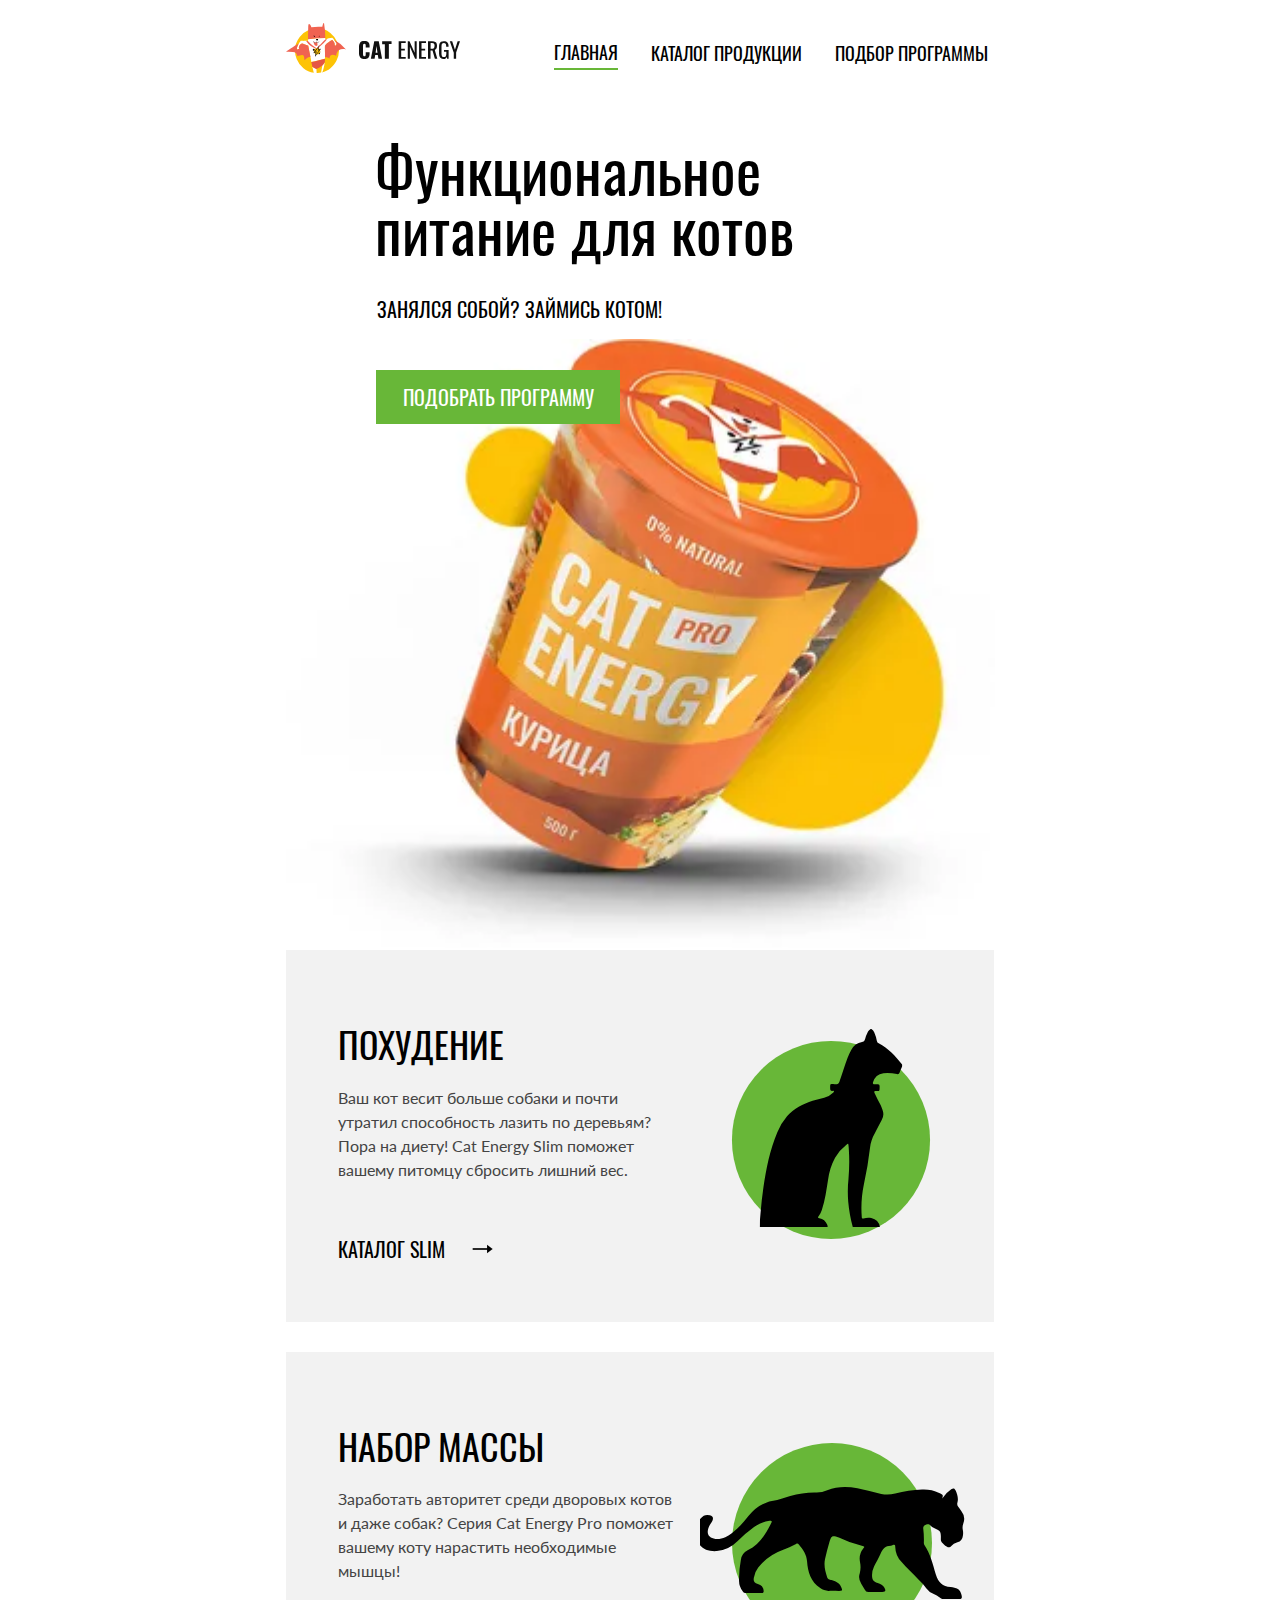
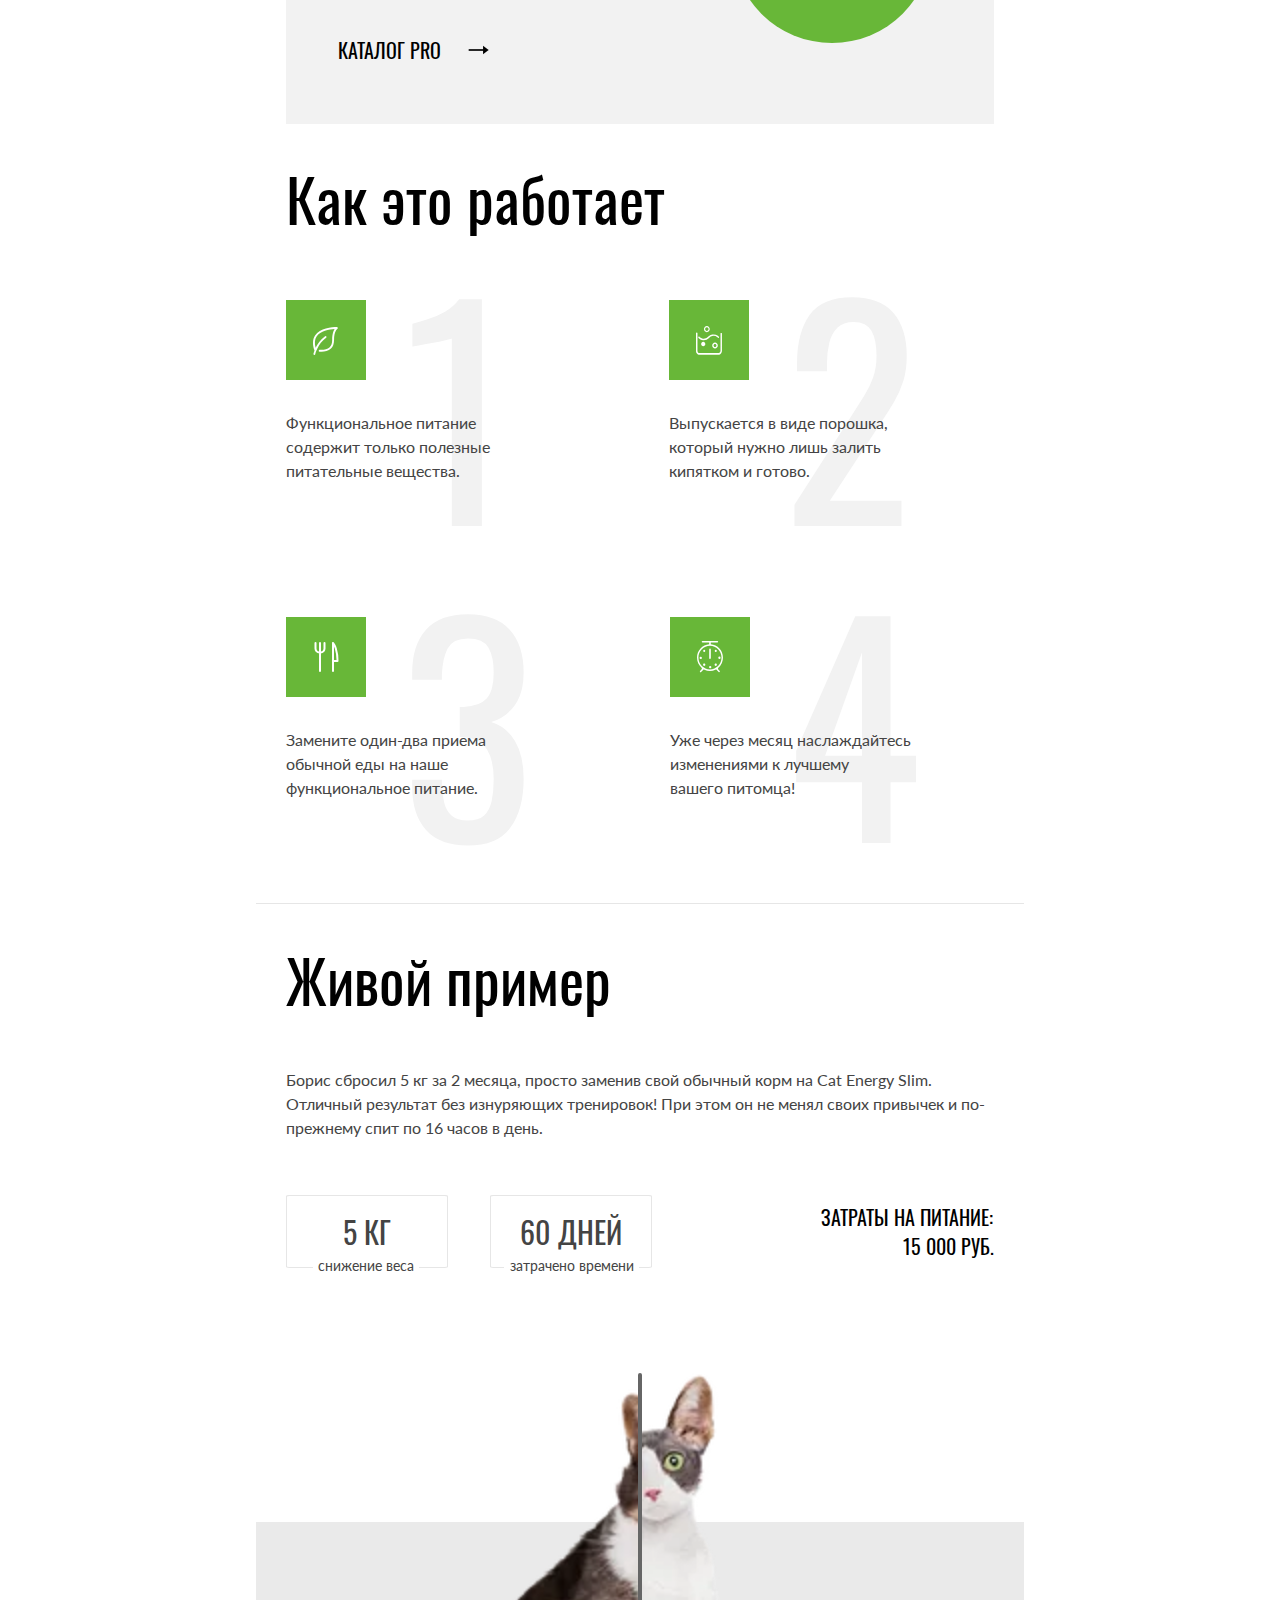
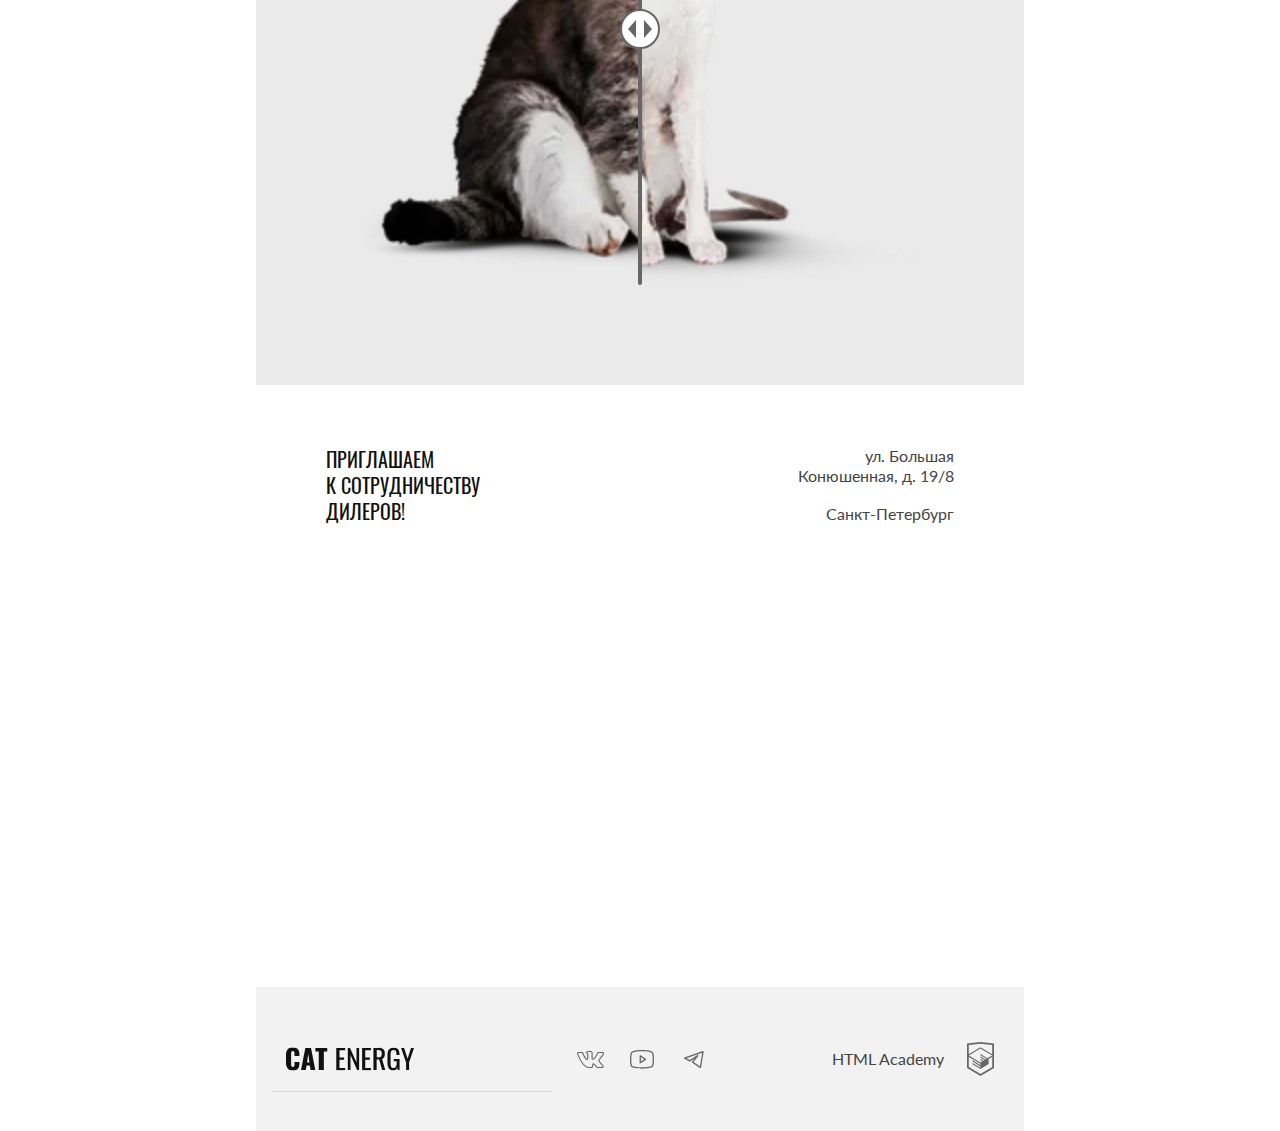
==== commit e52a2304: "Deploying to gh-pages from @ htmlacademy-adaptive/2446955-cat-energy-31@b7443dc49e204172f37f76659ec2" ====
--- a/index.html
+++ b/index.html
@@ -1 +1 @@
-<!DOCTYPE html><html class="page" lang="ru"><head><meta charset="UTF-8"><title>Cat energy</title><meta name="viewport" content="width=device-width,initial-scale=1"><link rel="stylesheet" type="text/css" href="styles/styles.css"><script src="scripts/index.js" defer="defer"></script><link rel="icon" href="favicons/32.png"></head><body class="page__body"><header class="main-header"><span class="visually-hidden">Шапка сайта</span><nav class="main-header__nav nav nav-closed"><div class="nav__head"><a class="nav-logo" href="#"><picture><source media="(min-width: 1440px)" srcset="images/logo-desktop.svg" width="70" height="59" type="image/svg+xml"><source media="(min-width: 768px)" srcset="images/logo-tablet.svg" width="60" height="50" type="image/svg+xml"><img class="nav-logo__image" src="images/logo-mobile.svg" width="33" height="38" alt="Логотип Cat Energy."></picture><img class="cat-energy" src="images/cat-energy.svg" width="101" height="18" alt="надпись cat energy"> </a><button class="nav-toggle" type="button"><span class="visually-hidden">Открыть меню</span></button></div><ul class="nav-list"><li class="nav-list__item"><a class="nav-link current" href="index.html">Главная</a></li><li class="nav-list__item"><a class="nav-link" href="catalog.html">каталог продукции</a></li><li class="nav-list__item"><a class="nav-link" href="#">подбор программы</a></li></ul></nav></header><main class="main-container"><section class="main-container__hero hero"><div class="hero__part"><h1 class="hero__title">Функциональное питание для котов</h1><p class="hero__subtitle">Занялся собой? Займись котом!</p><div class="hero-image"><picture><source type="image/png" media="(min-width: 1440px)" srcset="images/index-hero-desktop@1x.png, images/index-hero-desktop@2x.png 2x" width="552" height="499"><source type="image/png" media="(min-width: 768px)" srcset="images/index-hero-tablet@1x.png, images/index-hero-tablet@2x.png 2x" width="709" height="609"><img class="hero__image" src="images/index-hero@1x.png" srcset="images/index-hero@2x.png 2x" alt="изображение корма для кота" width="280" height="270"></picture></div><button class="hero__button button program-button" type="button">подобрать программу</button></div></section><section class="main-container__options options"><div class="options__weight loss"><h3 class="options__title-loss options__title">Похудение</h3><p class="options__description">Ваш кот весит больше собаки и почти утратил способность лазить по деревьям? Пора на диету! Cat Energy Slim поможет вашему питомцу сбросить лишний вес.</p><a class="options__link" href="#">каталог slim</a></div><div class="options__weight gain"><h3 class="options__title options__title-gain">Набор массы</h3><p class="options__description">Заработать авторитет среди дворовых котов и даже собак? Серия Cat Energy Pro поможет вашему коту нарастить необходимые мышцы!</p><a class="options__link" href="#">каталог pro</a></div></section><section class="main-container__explanation explanation"><h3 class="explanation__title">Как это работает</h3><div class="explanation__part"><p class="explanation__description leaf">Функциональное питание содержит только полезные питательные вещества.</p><p class="explanation__description powder">Выпускается в виде порошка, который нужно лишь залить кипятком и готово.</p><p class="explanation__description fork">Замените один-два приема обычной еды на наше функциональное питание.</p><p class="explanation__description clock">Уже через месяц наслаждайтесь изменениями к лучшему вашего&nbsp;питомца!</p></div></section><section class="main-container__stats stats"><h3 class="stats__title">Живой пример</h3><p class="stats__story">Борис сбросил 5 кг за 2 месяца, просто заменив свой обычный корм на Cat Energy Slim. Отличный результат без изнуряющих тренировок! При этом он не менял своих привычек и по-прежнему спит по 16 часов в день.</p><div class="stats__example"><dl class="stats__list"><div class="stats__item"><dt class="stats__number">5 КГ</dt><dd class="stats__description description-weight">снижение веса</dd></div><div class="stats__item"><dt class="stats__number">60 ДНЕЙ</dt><dd class="stats__description">затрачено времени</dd></div></dl><div class="stats__count"><h4 class="cost">Затраты на питание:</h4><h4 class="price">15 000 РУБ.</h4></div></div><div class="stats__compare"><picture><source type="image/png" media="(min-width: 1440px)" srcset="images/cat-before-desktop@1x.png, images/cat-before-desktop@2x.png 2x" width="560" height="512"><source type="image/png" media="(min-width: 768px)" srcset="images/cat-before-tablet@1x.png, images/cat-before-tablet@2x.png 2x" width="560" height="512"><img class="stats__image fat-cat" src="images/cat-before-mobile@1x.png" srcset="images/cat-before-mobile@2x.png 2x" alt="кот с лишним весом" width="280" height="256"></picture><picture><source type="image/png" media="(min-width: 1440px)" srcset="images/cat-after-desktop@1x.png, images/cat-after-desktop@2x.png 2x" width="560" height="512"><source type="image/png" media="(min-width: 768px)" srcset="images/cat-after-tablet@1x.png, images/cat-after-tablet@2x.png 2x" width="560" height="512"><img class="stats__image slim-cat" src="images/cat-after-mobile@1x.png" srcset="images/cat-after-mobile@2x.png 2x" alt="стройный кот" width="280" height="256"></picture><button class="compare-button button" type="button"><span class="visually-hidden">Слайдер</span></button></div></section><section class="location"><div class="location__gteeting"><h3 class="location__title">приглашаем<br>к сотрудничеству дилеров!</h3><address class="location__address"><p class="location-building">ул. Большая Конюшенная, д. 19/8</p><p class="location-city">Санкт-Петербург</p></address></div><picture><source type="image/jpeg" media="(min-width: 1440px)" srcset="images/location-desktop@1x.jpg, images/location-desktop@2x.jpg 2x" width="1440" height="400"><source type="image/jpeg" media="(min-width: 768px)" srcset="images/location-tablet@1x.jpg, images/location-tablet@2x.jpg 2x" width="768" height="400"><img class="location__image" src="images/location@1x.jpg" srcset="images/location@2x.jpg 2x" alt="карта расположения" width="320" height="362"></picture></section></main><footer class="footer"><a class="footer-logo" href="#"><img class="footer-logo__cat" src="images/cat-energy.svg" width="128" height="24" alt="надпись cat energy"><span class="visually-hidden">cat energy</span></a><ul class="footer__social social-list"><li class="social-list__item vkontakte"><a class="social-link vkontakte-link" href="#"><span class="visually-hidden">Вконтакте</span></a></li><li class="social-list__item youtube"><a class="social-link youtube-link" href="#"><span class="visually-hidden">Ютуб</span></a></li><li class="social-list__item telegram"><a class="social-link telegram-link" href="#"><span class="visually-hidden">Телеграм</span></a></li></ul><div class="footer-copyright copyright"><a class="copyright__link" href="https://echo.htmlacademy.ru">HTML Academy</a><a class="copyright__link-html" href="https://echo.htmlacademy.ru"><span class="visually-hidden">Герб HTML Academy</span></a></div></footer><script src="index.js"></script></body></html>+<!DOCTYPE html><html class="page" lang="ru"><head><meta charset="UTF-8"><title>Cat energy</title><meta name="viewport" content="width=device-width,initial-scale=1"><link rel="stylesheet" type="text/css" href="styles/styles.css"><script src="scripts/index.js" defer="defer"></script><link rel="icon" href="favicons/32.png"><link rel="preload" fetchpriority="high" as="image" href="images/index-hero@1x.webp" type="image/webp"></head><body class="page__body"><header class="main-header" data-test="header"><span class="visually-hidden">Шапка сайта</span><nav class="main-header__nav nav main-nav main-nav--nojs nav--closed"><div class="nav__head"><a class="nav__logo" href="#"><picture><source media="(min-width: 1440px)" srcset="images/logo-desktop.svg" width="70" height="59" type="image/svg+xml"><source media="(min-width: 768px)" srcset="images/logo-tablet.svg" width="60" height="50" type="image/svg+xml"><img class="nav__logo-Simage" src="images/logo-mobile.svg" width="33" height="38" alt="Логотип Cat Energy."></picture><img class="nav__sign" src="images/cat-energy.svg" width="101" height="18" alt="надпись cat energy"> </a><button class="nav__toggle" type="button"><span class="visually-hidden">Открыть меню</span></button></div><ul class="nav-list"><li class="nav-list__item"><a class="nav__link current" href="index.html">Главная</a></li><li class="nav-list__item"><a class="nav__link" href="catalog.html">каталог продукции</a></li><li class="nav-list__item"><a class="nav__link" href="#">подбор программы</a></li></ul></nav></header><main class="main-container"><section class="main-container__hero hero" data-test="hero"><div class="hero__part"><h1 class="hero__title">Функциональное питание для котов</h1><p class="hero__subtitle">Занялся собой? Займись котом!</p><div class="hero__picture"><picture><source type="image/webp" media="(min-width: 1440px)" srcset="images/index-hero-desktop@1x.webp, images/index-hero-desktop@2x.webp 2x" width="552" height="499"><source type="image/webp" media="(min-width: 768px)" srcset="images/index-hero-tablet@1x.webp, images/index-hero-tablet@2x.webp 2x" width="709" height="609"><img class="hero__image" src="images/index-hero@1x.webp" srcset="images/index-hero@2x.webp 2x" alt="изображение корма для кота" width="280" height="270"></picture></div><button class="hero__button button program-button" type="button">подобрать программу</button></div></section><section class="main-container__options options" data-test="programs"><div class="options__weight options__weight-loss"><h2 class="options__title-loss options__title">Похудение</h2><p class="options__description">Ваш кот весит больше собаки и почти утратил способность лазить по деревьям? Пора на диету! Cat Energy Slim поможет вашему питомцу сбросить лишний вес.</p><a class="options__link" href="#">каталог slim</a></div><div class="options__weight options__weight-gain"><h2 class="options__title options__title-gain">Набор массы</h2><p class="options__description">Заработать авторитет среди дворовых котов и даже собак? Серия Cat Energy Pro поможет вашему коту нарастить необходимые мышцы!</p><a class="options__link" href="#">каталог pro</a></div></section><section class="main-container__explanation explanation" data-test="features"><h2 class="explanation__title">Как это работает</h2><div class="explanation__part"><p class="explanation__description explanation__leaf">Функциональное питание содержит только полезные питательные вещества.</p><p class="explanation__description explanation__powder">Выпускается в виде порошка, который нужно лишь залить кипятком и готово.</p><p class="explanation__description explanation__fork">Замените один-два приема обычной еды на наше функциональное питание.</p><p class="explanation__description explanation__clock">Уже через месяц наслаждайтесь изменениями к лучшему вашего&nbsp;питомца!</p></div></section><section class="main-container__stats stats" data-test="proof"><h2 class="stats__title">Живой пример</h2><p class="stats__story">Борис сбросил 5 кг за 2 месяца, просто заменив свой обычный корм на Cat Energy Slim. Отличный результат без изнуряющих тренировок! При этом он не менял своих привычек и по-прежнему спит по 16 часов в день.</p><div class="stats__example"><dl class="stats__list"><div class="stats__item"><dt class="stats__number">5 КГ</dt><dd class="stats__description stats__description-weight">снижение веса</dd></div><div class="stats__item"><dt class="stats__number">60 ДНЕЙ</dt><dd class="stats__description">затрачено времени</dd></div></dl><div class="stats__count"><h4 class="stats__cost">Затраты на питание:</h4><h4 class="stats__price">15 000 РУБ.</h4></div></div><div class="stats__compare"><picture><source type="image/webp" media="(min-width: 1440px)" srcset="images/cat-before-desktop@1x.webp, images/cat-before-desktop@2x.webp 2x" width="560" height="512"><source type="image/webp" media="(min-width: 768px)" srcset="images/cat-before-tablet@1x.webp, images/cat-before-tablet@2x.webp 2x" width="560" height="512"><img class="stats__image stats__fat-cat" src="images/cat-before-mobile@1x.webp" srcset="images/cat-before-mobile@2x.webp 2x" loading="lazy" alt="кот с лишним весом" width="280" height="256"></picture><picture><source type="image/webp" media="(min-width: 1440px)" srcset="images/cat-after-desktop@1x.webp, images/cat-after-desktop@2x.webp 2x" width="560" height="512"><source type="image/webp" media="(min-width: 768px)" srcset="images/cat-after-tablet@1x.webp, images/cat-after-tablet@2x.webp 2x" width="560" height="512"><img class="stats__image stats__slim-cat" src="images/cat-after-mobile@1x.webp" srcset="images/cat-after-mobile@2x.webp 2x" loading="lazy" alt="стройный кот" width="280" height="256"></picture><button class="stats__button button" type="button"><span class="visually-hidden">Слайдер</span></button></div></section><section class="location" data-test="contacts"><div class="location__gteeting"><h3 class="location__title">приглашаем<br>к сотрудничеству дилеров!</h3><address class="location__address"><p class="location__building">ул. Большая Конюшенная, д. 19/8</p><p class="location__city">Санкт-Петербург</p></address></div><iframe class="location__image" title="Карта с расположением" src="https://www.google.com/maps/embed?pb=!1m18!1m12!1m3!1d1998.603787672859!2d30.320472477096974!3d59.93871647491515!2m3!1f0!2f0!3f0!3m2!1i1024!2i768!4f13.1!3m3!1m2!1s0x4696310fca145cc1%3A0x42b32648d8238007!2z0JHQvtC70YzRiNCw0Y8g0JrQvtC90Y7RiNC10L3QvdCw0Y8g0YPQuy4sIDE5LzgsINCh0LDQvdC60YIt0J_QtdGC0LXRgNCx0YPRgNCzLCAxOTExODY!5e0!3m2!1sru!2sru!4v1717492652232!5m2!1sru!2sru" width="600" height="362" style="border:0;" allowfullscreen="" loading="lazy" referrerpolicy="no-referrer-when-downgrade"></iframe></section></main><footer class="footer" data-test="footer"><a class="footer__logo" href="#"><img class="footer__logo-cat" src="images/cat-energy.svg" width="128" height="24" alt="надпись cat energy"><span class="visually-hidden">cat energy</span></a><ul class="footer__social social-list"><li class="social-list__item-vkontakte"><a class="social-link social-list__vkontakte" href="#"><span class="visually-hidden">Вконтакте</span></a></li><li class="social-list__item-youtube"><a class="social-link social-list__youtube" href="#"><span class="visually-hidden">Ютуб</span></a></li><li class="social-list__item-telegram"><a class="social-link social-list__telegram" href="#"><span class="visually-hidden">Телеграм</span></a></li></ul><div class="footer-copyright copyright"><a class="copyright__link" href="https://echo.htmlacademy.ru">HTML Academy</a><a class="copyright__link-html" href="https://echo.htmlacademy.ru"><span class="visually-hidden">Герб HTML Academy</span></a></div></footer><script src="index.js"></script></body></html>--- a/styles/styles.css
+++ b/styles/styles.css
@@ -1 +1 @@
-@font-face{font-family:Lato;font-weight:400;font-style:normal;src:url(../fonts/lato/Lato-Regular.woff2)format("woff2");font-display:swap}@font-face{font-family:Oswald;font-weight:400;font-style:normal;src:url(../fonts/oswald/oswaldregular.woff2)format("woff2");font-display:swap}body{color:#444;font-family:Lato,sans-serif}.page__body{box-sizing:border-box;width:100%;margin:0}@media (width>=320px){.page__body{padding:0}}.page{box-sizing:border-box;height:100%}.button{text-align:center;color:#fff;text-transform:uppercase;box-sizing:border-box;background-color:#68b738;border:none;padding:0;font-family:Oswald,sans-serif;font-size:16px;font-weight:400;line-height:20px}.nav-logo{align-items:center;margin-right:auto;text-decoration:none;display:flex}@media (width>=320px){.nav-logo{width:190px}}.nav-logo__image{display:block}.catalog-header .nav-link{color:#111}.nav-link{text-transform:uppercase;color:#000;text-decoration:none}@media (width>=1440px){.nav-link{color:#fff}}.nav-opened .nav-toggle{top:0;left:auto;right:0}.nav-opened .nav-toggle:before,.nav-opened .nav-toggle:after{content:"";background-color:#000;width:24px;height:2px;position:absolute;top:30px;right:20px}.nav-opened .nav-toggle:before{box-shadow:none;transform:rotate(45deg)}.nav-opened .nav-toggle:after{transform:rotate(-45deg)}@media (width>=320px){.nav-closed .nav-list__item{display:none}.nav-opened .nav-list__item{display:block}}@media (width>=768px){.nav-closed .nav-list__item,.nav-opened .nav-list__item{display:revert}}.nav-list{color:#000;box-sizing:border-box;width:320px;margin:0;padding:0;font-family:oswald,sans-serif;font-size:18px;line-height:24px;list-style:none;position:relative}@media (width>=768px){.nav-list{flex-wrap:wrap;align-items:center;gap:33px;min-width:435px;display:flex}}@media (width>=1440px){.nav-list{justify-content:space-between;width:478px;margin-top:-5px;margin-right:-18px;font-size:20px;line-height:29px}}@media (width>=320px){.nav-list a{box-sizing:border-box;text-align:center;border-top:1px solid #e6e6e6;border-bottom:1px solid #e6e6e6;padding-top:23px;padding-bottom:23px;display:block;position:relative}}@media (width>=768px){.nav-list a{border:none;padding-bottom:8px}}@media (width>=320px){.cat-energy{margin-left:56px}}@media (width>=768px){.cat-energy{margin-left:13px}}@media (width>=1440px){.cat-energy{width:118px;height:21px}}.nav{box-sizing:border-box}@media (width>=768px){.nav{justify-content:space-between;min-height:50px;margin:12px 35px 0 10px;padding:0;display:flex}}@media (width>=1440px){.nav{box-sizing:border-box;width:1220px;min-height:59px;margin:41px 0 0 92px;padding:0;display:flex}}.nav-link-catalog{color:#000}.nav-toggle{cursor:pointer;background-color:#fff;border:none;width:24px;height:24px;padding:0;display:block;position:absolute;top:0;right:0}@media (width>=768px){.nav-toggle{display:none}}@media (width>=1440px){.nav-toggle{display:none}}.nav-closed .nav-toggle:before{content:"";background-color:#000;width:24px;height:2px;position:absolute;top:23px;right:22px;box-shadow:0 8px #000,0 16px #000}@media (width>=320px){.nav__head{padding:13px 20px}}@media (width>=768px){.current{border-bottom:2px solid #68b738}}@media (width>=1440px){.main-header .current{border-bottom:2px solid #fff}}.hero__part{box-sizing:border-box;flex-direction:column;width:100%;margin:0 auto;display:flex;position:relative}@media (width>=320px){.hero__part{align-items:center}}@media (width>=768px){.hero__part{margin-top:24px;padding:0 30px}}@media (width>=1440px){.hero__part{align-items:start;padding:20px 0}}.hero{color:#fff;box-sizing:border-box;font-family:oswald,sans-serif}@media (width>=320px){.hero{align-items:center;width:100%;min-height:480px;padding-bottom:19px}}@media (width>=768px){.hero{color:#000;width:768px;min-height:837px;padding:0}}@media (width>=1440px){.hero{color:#000;width:100%;min-height:580px;margin-bottom:43px}}.hero__image{display:block}@media (width>=320px){.hero-image{width:280px;min-height:270px;display:block}}@media (width>=768px){.hero-image{width:709px;min-height:609px;display:block}}@media (width>=1440px){.hero-image{width:552px;min-height:499px;position:absolute;top:-10px;left:555px}}@media (width>=320px){.hero:before{content:"";z-index:-1;background-image:linear-gradient(#68b738d9,#68b738d9),url(../images/index-background@1x.jpg);background-repeat:no-repeat;background-size:cover;width:100%;height:302px;position:absolute}}@media (width>=768px){.hero:before{background:0 0}}@media (width>=1440px){.hero:before{content:"";z-index:-1;background-image:linear-gradient(#68b738d9,#68b738d9),url(../images/index-background@1x.jpg);background-position:0;background-repeat:no-repeat;background-size:cover;width:50%;height:694px;position:absolute;top:0;right:0}}.hero__subtitle{text-align:center;text-transform:uppercase;font-size:14px;font-weight:400;line-height:14px}@media (width>=320px){.hero__subtitle{margin:0 0 29px}}@media (width>=768px){.hero__subtitle{text-align:left;width:290px;margin-bottom:20px;margin-left:-237px;font-size:20px;line-height:20px}}@media (width>=1440px){.hero__subtitle{margin-left:190px}}@media (width>=320px){.hero__button{width:280px;height:40px}}@media (width>=768px){.hero__button{width:244px;min-height:54px;font-size:20px;line-height:26px;position:absolute;top:257px;left:120px}}@media (width>=1440px){.hero__button{top:303px;left:190px}}.hero__title{text-align:center;margin:0;padding:0;font-size:36px;font-weight:400;line-height:36px}@media (width>=320px){.hero__title{text-align:center;margin-top:28px;margin-bottom:25px}}@media (width>=768px){.hero__title{text-align:left;width:420px;margin-bottom:40px;margin-left:-110px;font-size:60px;line-height:60px}}@media (width>=1440px){.hero__title{text-align:left;width:420px;margin-top:51px;margin-left:189px;padding:0;font-size:60px;line-height:60px}}.options{color:#000;box-sizing:border-box;width:100%;font-family:oswald,sans-serif;font-weight:400}@media (width>=320px){.options{margin-bottom:20px;padding:0 20px}}@media (width>=768px){.options{padding:0 30px}}@media (width>=1440px){.options{flex-wrap:wrap;gap:80px;margin-bottom:25px;padding:0 110px;display:flex}}.options__weight{box-sizing:border-box;background-color:#f2f2f2;margin-left:auto;margin-right:auto;position:relative}@media (width>=320px){.options__weight{width:280px;min-height:263px;margin-bottom:20px;padding:30px 20px 19px}}@media (width>=768px){.options__weight{width:708px;min-height:372px;margin-bottom:45px;padding:77px 63px 53px 52px}}@media (width>=1440px){.options__weight{width:570px;min-height:374px;padding:78px 61px 55px 52px}}.options__title{text-transform:uppercase;color:#000;box-sizing:border-box;margin:0;font-size:24px;font-weight:400;line-height:37px;display:block;position:relative}@media (width>=320px){.options__title{width:137px;margin-bottom:29px;left:70px}}@media (width>=768px){.options__title{width:210px;margin-bottom:24px;font-size:36px;line-height:36px;left:0}}@media (width>=1440px){.options__title{margin-bottom:73px;left:163px}}.options__title:before{content:"";background-repeat:no-repeat;position:absolute}@media (width>=320px){.options__title:before{top:-10px;left:-70px}}.options__title-loss:before{background-image:url(../icons/stack.svg#cat-back-sit)}@media (width>=320px){.options__title-loss:before{width:50px;height:53px}}@media (width>=768px){.options__title-loss:before{width:200px;height:210px;top:3px;left:393px}}@media (width>=1440px){.options__title-loss:before{width:100px;height:106px;top:-39px;left:-162px}}@media (width>=320px){.options__title-gain{margin-bottom:25px;top:-1px}}@media (width>=1440px){.options__title-gain{margin-bottom:72px}}.options__title-gain:before{background-image:url(../icons/stack.svg#cat-back-go)}@media (width>=320px){.options__title-gain:before{width:67px;height:50px;top:-7px;left:-77px}}@media (width>=768px){.options__title-gain:before{width:268px;height:200px;top:16px;left:363px}}@media (width>=1440px){.options__title-gain:before{width:134px;height:100px;top:-31px;left:-180px}}.options__description{color:#444;margin:0;font-family:lato,sans-serif;font-size:14px;line-height:18px}@media (width>=768px){.options__description{width:340px;min-height:96px;margin-bottom:52px;font-size:16px;line-height:24px}}@media (width>=1440px){.options__description{width:457px;min-height:72px;margin-bottom:27px}}@media (width>=320px){.options__description:after{content:"";background-color:#d9d9d9;width:240px;height:1px;margin-top:22px;margin-bottom:15px;display:block}}@media (width>=768px){.options__description:after{display:none}}.options__link{text-transform:uppercase;color:#000;font-size:16px;font-weight:400;line-height:16px;text-decoration:none;position:relative}@media (width>=768px){.options__link{font-size:20px;line-height:30px}}.options__link:after{content:"";background-image:url(../icons/stack.svg#icon_arrow);background-repeat:no-repeat;width:32px;height:10px;display:block;position:absolute;top:50%;left:calc(100% + 15px);transform:translateY(-50%)}@media (width>=768px){.options__link:after{left:calc(100% + 25px)}}@media (width>=320px){.gain{margin-bottom:20px}}@media (width>=768px){.gain{margin-bottom:45px}}@media (width>=320px){.explanation__part{flex-flow:column wrap;margin-left:40px;display:flex}}@media (width>=768px){.explanation__part{flex-direction:row;margin:0}}@media (width>=1440px){.explanation__part{flex-direction:row;min-height:280px}}.explanation__title{color:#000;text-align:center;margin:0;font-family:Oswald,sans-serif;font-size:36px;font-weight:400;line-height:40px}@media (width>=320px){.explanation__title{text-align:left;margin-bottom:40px}}@media (width>=768px){.explanation__title{text-align:left;margin-bottom:30px;font-size:60px;line-height:60px}}@media (width>=1440px){.explanation__title{margin-bottom:32px}}.explanation__description{color:#444;font-family:Lato,sans-serif;font-size:14px;font-weight:400;line-height:18px;position:relative}@media (width>=320px){.explanation__description{width:200px;min-height:54px;margin:0 0 26px;top:2px;left:40px}}@media (width>=768px){.explanation__description{box-sizing:border-box;min-height:280px;margin:0 0 37px;padding:151px 0 0;font-size:16px;line-height:24px;left:0}}@media (width>=1440px){.explanation__description{margin:0;font-size:16px;line-height:24px}}.explanation__description:before{content:"";width:60px;height:60px;position:absolute;top:-2px;left:-80px}@media (width>=768px){.explanation__description:before{width:80px;height:80px;display:block;top:40px;left:0}.leaf:after{content:"1";color:#f2f2f2;z-index:-1;width:112px;font-family:Oswald,sans-serif;font-size:280px;line-height:280px;position:absolute;top:0;right:0}}.leaf:before{background-image:url(../icons/stack.svg#leaf)}@media (width>=768px){.leaf{width:230px;margin-right:153px}}@media (width>=1440px){.leaf{margin:0 94px 0 0}}@media (width>=768px){.powder:after{content:"2";color:#f2f2f2;z-index:-1;width:112px;font-family:Oswald,sans-serif;font-size:280px;line-height:280px;position:absolute;top:0;right:20px}}.powder:before{background-image:url(../icons/stack.svg#powder)}@media (width>=768px){.powder{width:246px}}@media (width>=1440px){.powder{width:244px;margin-right:79px}}@media (width>=768px){.fork:after{content:"3";color:#f2f2f2;z-index:-1;width:136px;font-family:Oswald,sans-serif;font-size:280px;line-height:280px;position:absolute;top:0;right:-4px}}.fork:before{background-image:url(../icons/stack.svg#fork)}@media (width>=768px){.fork{width:247px;margin-right:137px}}@media (width>=1440px){.fork{width:245px;margin:0 81px 0 0}}@media (width>=768px){.clock:after{content:"4";color:#f2f2f2;z-index:-1;width:112px;font-family:Oswald,sans-serif;font-size:280px;line-height:280px;position:absolute;top:0;right:22px}}.clock:before{background-image:url(../icons/stack.svg#clock)}@media (width>=768px){.clock{width:249px}}@media (width>=1440px){.clock{width:246px}}@media (width>=320px){.explanation{width:280px;margin-bottom:29px;margin-left:auto;margin-right:auto;padding:0 20px}}@media (width>=768px){.explanation{border-bottom:1px solid #e6e6e6;width:708px;margin-bottom:45px;padding:0 30px 11px}}@media (width>=1440px){.explanation{box-sizing:border-box;border:none;width:1440px;margin-bottom:69px;padding:0 110px}}.stats{box-sizing:border-box}@media (width>=320px){.stats{background-color:#eaeaea;padding:25px 20px 40px}}@media (width>=768px){.stats{background-color:#fff;background-image:linear-gradient(#fff 577px,#eaeaea 577px);padding:0 30px 100px}}@media (width>=1440px){.stats{background-image:linear-gradient(#fff 135px,#eaeaea 135px);margin:0;padding:0 110px 66px;position:relative}}.stats__image{object-fit:cover;height:auto;display:block}@media (width>=320px){.stats__image{width:280px}}@media (width>=768px){.stats__image{width:560px;height:512px}}.stats__title{text-align:center;color:#000;margin:0;font-family:oswald,sans-serif;font-size:36px;font-weight:400;line-height:40px}@media (width>=320px){.stats__title{text-align:left;margin-bottom:40px}}@media (width>=768px){.stats__title{margin-bottom:61px;font-size:60px;line-height:60px}}@media (width>=1440px){.stats__title{margin-bottom:146px}}.stats__story{color:#444;font-family:lato,sans-serif;font-size:14px;font-weight:400;line-height:18px}@media (width>=320px){.stats__story{margin-bottom:19px}}@media (width>=768px){.stats__story{margin-bottom:55px;font-size:16px;line-height:24px}}@media (width>=1440px){.stats__story{width:432px;margin-bottom:69px}}.stats__number{text-align:center;font-family:oswald,sans-serif;font-size:24px;font-weight:400;line-height:24px}@media (width>=320px){.stats__number{width:82px}}@media (width>=768px){.stats__number{box-sizing:border-box;width:102px;font-size:30px;line-height:37px}}@media (width>=1440px){.stats__number{color:#000}}.stats__count{text-align:center;margin:0;font-family:oswald,sans-serif;font-size:14px;font-weight:400;line-height:20px}@media (width>=320px){.stats__count{justify-content:center;margin-bottom:20px;display:flex}}@media (width>=768px){.stats__count{text-align:right;flex-direction:column;justify-content:right;width:174px;padding-top:10px;font-size:20px;line-height:20px;display:flex}}@media (width>=1440px){.stats__count{flex-direction:row;justify-content:space-between;width:327px;margin:0;display:flex}}@media (width>=320px){.stats__list{justify-content:space-between;margin:0 0 35px;display:flex}}@media (width>=768px){.stats__list{justify-content:space-between;width:366px;display:flex}}@media (width>=1440px){.stats__list{margin-bottom:53px}}@media (width>=320px){.stats__item{box-sizing:border-box;border:1px solid #cdcdcd;border-radius:4%;width:124px;padding:15px 20px;position:relative}}@media (width>=768px){.stats__item{box-sizing:border-box;text-align:center;border:1px solid #e6e6e6;border-radius:2%;width:162px;padding:15px 29px;position:relative}}@media (width>=1440px){.stats__item{box-sizing:border-box;border:1px solid #cdcdcd;padding:15px 30px;position:relative}}.stats__description{text-align:center;margin:0;font-family:lato,sans-serif;font-size:12px;font-weight:400;line-height:12px}@media (width>=320px){.stats__description{text-align:center;background-color:#eaeaea;width:77px;margin:0 auto 20px;padding:0 4px;position:absolute;top:47px;right:20px}}@media (width>=768px){.stats__description{background-color:#fff;width:125px;padding:0 5px;font-size:14px;line-height:14px;position:absolute;top:63px;right:12px}}@media (width>=1440px){.stats__description{background-color:#eaeaea;position:absolute}}@media (width>=768px){.stats__example{justify-content:space-between;margin-bottom:73px;display:flex}}@media (width>=1440px){.stats__example{margin:0;display:block}}.cost{text-transform:uppercase;color:#000;margin:0;font-size:14px;font-weight:400;line-height:20px}@media (width>=320px){.cost{margin-right:5px}}@media (width>=768px){.cost{margin-bottom:9px;margin-right:1px;font-size:20px}}@media (width>=1440px){.cost{font-size:20px}}.price{text-transform:uppercase;color:#000;margin:0;font-size:14px;font-weight:400;line-height:20px}@media (width>=768px){.price{font-size:20px}}@media (width>=1440px){.price{font-size:20px}}.stats__compare{display:flex}@media (width>=320px){.stats__compare{width:280px;margin:0 auto}}@media (width>=768px){.stats__compare{width:560px}}@media (width>=1440px){.stats__compare{width:580px;position:absolute;top:0;right:106px}}.stats__compare picture{flex-grow:0;width:50%;position:relative;overflow:hidden}.fat-cat{object-position:left}.slim-cat{position:absolute;right:0}@media (width>=768px){.description-weight{width:96px;right:28px}}.compare-button{background-color:#666;border:none;position:absolute}@media (width>=320px){.compare-button{border-radius:2px;width:4px;height:256px;left:49%}}@media (width>=768px){.compare-button{height:512px;left:382px}}@media (width>=1440px){.compare-button{top:3px;left:292px}}.compare-button:after{content:"";background-image:url(../icons/stack.svg#thumb)}@media (width>=320px){.compare-button:after{width:40px;height:40px;position:absolute;top:42%;left:-18px}}@media (width>=768px){.compare-button:after{top:46%}}.location__title{color:#111;text-transform:uppercase;margin:0;font-family:oswald,sans-serif;font-size:16px;font-weight:400;line-height:20px}@media (width>=320px){.location__title{width:140px}}@media (width>=768px){.location__title{width:163px;font-size:20px;line-height:26px}}.location__address{font-family:lato,sans-serif;font-size:14px;font-style:normal;font-weight:400;line-height:20px}@media (width>=320px){.location__address{width:140px}}@media (width>=768px){.location__address{text-align:right;width:157px;font-size:16px;line-height:20px}}@media (width>=1440px){.location__address{text-align:left}}@media (width>=320px){.location__gteeting{justify-content:space-between;width:280px;margin-left:auto;margin-right:auto;padding:26px 20px;display:flex}}@media (width>=768px){.location__gteeting{justify-content:space-between;width:628px;margin-left:auto;padding:62px 30px;display:flex}}@media (width>=1440px){.location__gteeting{box-sizing:border-box;background-color:#fff;width:565px;margin:95px 0 0 110px;padding:62px 80px;position:absolute}}@media (width>=768px){.catalog-location .location__gteeting{padding:61px 30px}}@media (width>=1440px){.catalog-location .location__gteeting{padding:61px 78px}}.location-city{margin:0}@media (width>=768px){.location-city{margin-top:16px;padding:0}}@media (width>=320px){.location-building{margin:0}}@media (width>=768px){.location-building{margin-bottom:18px}}.catalog-location{margin:0;padding:0}@media (width>=320px){.catalog-location{background-color:#f2f2f2}}@media (width>=768px){.catalog-location{background-color:#f2f2f2}}.location__image{margin-left:auto;margin-right:auto;display:block}.catalog_product-cards{box-sizing:border-box}@media (width>=320px){.catalog_product-cards{width:100%;margin-bottom:26px}}@media (width>=768px){.catalog_product-cards{width:768px;margin-bottom:72px;margin-left:auto;margin-right:auto;padding:0 30px}}@media (width>=1440px){.catalog_product-cards{width:1440px;margin-bottom:71px;padding:0 110px}}.card-list{box-sizing:border-box;margin:0;padding:0;list-style:none}@media (width>=768px){.card-list{grid-template-columns:324px 324px;gap:60px 43px;display:grid}}@media (width>=1440px){.card-list{grid-template-columns:repeat(4,245px);gap:47px 80px;display:grid}}.catalog-container__title{color:#000;font-family:oswald,sans-serif;font-size:36px;font-weight:400;line-height:36px}@media (width>=320px){.catalog-container__title{margin:25px 0 40px 20px}}@media (width>=768px){.catalog-container__title{margin:49px 0 65px;font-size:60px;line-height:60px}}@media (width>=1440px){.catalog-container__title{margin-top:61px;margin-bottom:67px}}.item-card{box-sizing:border-box}@media (width>=320px){.item-card{grid-template-columns:140px 140px;grid-template-rows:minmax(54px,auto),minmax(54px,auto),minmax(54px auto);border:1px solid #ebebeb;width:320px;min-height:209px;padding:20px 20px 25px;display:grid}}@media (width>=768px){.item-card{background-image:linear-gradient(#fff 98px,#f2f2f2 98px);border:none;flex-direction:column;width:324px;min-height:511px;padding:29px 37px 40px;display:flex}}@media (width>=1440px){.item-card{width:245px}}@media (width>=320px){.item-card__image{grid-row:span 2;place-self:center}}@media (width>=768px){.item-card__image{justify-content:center;align-items:center;width:200px;height:210px;margin-bottom:22px;display:flex}}@media (width>=1440px){.item-card__image{margin-bottom:11px}}@media (width>=768px){.item-card__image img{justify-content:center;align-items:center}}@media (width>=320px){.item-card__button{grid-column:span 2;align-self:flex-end;width:100%;height:38px}}@media (width>=768px){.item-card__button{align-items:end}.item-card__description{margin-bottom:33px}}@media (width>=1440px){.item-card__description{width:169px;margin-bottom:33px;font-size:16px;line-height:20px}}.item-card__name{color:#222;font-family:oswald,sans-serif;font-size:16px;font-weight:400;line-height:20px}@media (width>=320px){.item-card__name{text-transform:uppercase;text-align:left;width:135px;margin:2px 0 5px}}@media (width>=768px){.item-card__name{text-align:center;margin:0 auto 20px;font-size:20px;line-height:24px}}@media (width>=1440px){.item-card__name{margin-bottom:24px}}@media (width>=320px){.item-card__index{justify-content:space-between;margin:0;display:flex}}@media (width>=768px){.index-card{border-bottom:1px solid #d9d9d9;margin:0;padding-bottom:2px;font-size:16px;line-height:20px}}@media (width>=1440px){.index-card:nth-child(3){padding-bottom:9px}}@media (width>=768px){.index-card:first-child,.index-card:nth-child(2){margin-bottom:9px}}.index-card__title{color:#444;font-family:Lato,sans-serif;font-size:12px;font-weight:400;line-height:16px}@media (width>=768px){.index-card__title{font-size:16px;line-height:20px}}.index-card__data{color:#444;font-family:Lato,sans-serif;font-size:12px;font-weight:400;line-height:16px}@media (width>=768px){.index-card__data{font-size:16px;line-height:20px}}.show-more{box-sizing:border-box;text-align:center}@media (width>=320px){.show-more{border:1px solid #ebebeb;width:320px;margin-left:auto;margin-right:auto;padding:0 20px}}@media (width>=768px){.show-more{border:2px solid #ebebeb;width:324px;margin:99px 0 0;padding:0 37px 15px}}@media (width>=1440px){.show-more{width:245px}}.show-more__title{color:#111;text-align:center;text-transform:uppercase;margin:0;font-family:oswald,sans-serif;font-size:16px;font-weight:400;line-height:20px;position:relative}@media (width>=320px){.show-more__title{margin-top:79px;margin-bottom:8px}}@media (width>=768px){.show-more__title{width:135px;margin:148px auto 25px;font-size:20px;line-height:24px}}.show-more__title:before{content:"";background-image:url(../icons/stack.svg#plus);position:absolute}@media (width>=320px){.show-more__title:before{width:30px;height:30px;top:-52px;left:125px}}@media (width>=768px){.show-more__title:before{width:60px;height:60px;top:-100px;left:39px}}.show-more__description{text-align:center;color:#444;margin:0;font-family:lato,sans-serif;font-size:12px;font-weight:400;line-height:16px}@media (width>=320px){.show-more__description{margin-bottom:21px}}@media (width>=768px){.show-more__description{width:170px;margin:0 auto 91px;font-size:16px;line-height:18px}}.show-more__button{color:#444;text-align:center;background-color:#f2f2f2;font-family:oswald,sans-serif;font-size:16px;font-weight:400;line-height:20px}@media (width>=320px){.show-more__button{width:280px;min-height:40px;margin-bottom:24px}}@media (width>=768px){.show-more__button{width:250px}}@media (width>=1440px){.show-more__button{width:169px}}.catalog-option{box-sizing:border-box}@media (width>=320px){.catalog-option{width:320px;padding:0 20px}}@media (width>=768px){.catalog-option{width:768px;margin-left:auto;margin-right:auto;padding:0 30px}}@media (width>=1440px){.catalog-option{width:1440px;margin-bottom:3px;padding:0 110px}}.catalog-option__title{text-align:center;color:#000;font-family:oswald,sans-serif;font-size:24px;font-weight:400;line-height:24px;position:relative}@media (width>=320px){.catalog-option__title{text-align:left;border-bottom:1px solid #cdcdcd;margin:0;padding-bottom:34px}}@media (width>=768px){.catalog-option__title{border:none;margin-bottom:42px;margin-left:40px;font-size:32px;line-height:32px}}@media (width>=1440px){.catalog-option__title{margin:0 0 44px;font-size:40px;line-height:40px}}.catalog-option__title:before{content:"";background-color:#68b738;height:2px}@media (width>=768px){.catalog-option__title:before{width:30px;position:absolute;top:20%;left:-70px}}@media (width>=1440px){.catalog-option__title:before{width:70px;left:-110px}}.catalog-option__title:after{content:"";background-color:#68b738;height:2px}@media (width>=320px){.catalog-option__title:after{width:34px;position:absolute;top:15%;right:-20px}}@media (width>=768px){.catalog-option__title:after{width:357px;position:absolute;top:20%;right:-30px}}@media (width>=1440px){.catalog-option__title:after{width:914px;right:-110px}}.option-list__title{text-transform:uppercase;color:#222;font-family:oswald,sans-serif;font-size:16px;font-weight:400;line-height:16px}@media (width>=320px){.option-list__title{margin:0 0 13px}}@media (width>=768px){.option-list__title{margin:0;font-size:20px;line-height:20px}}@media (width>=1440px){.option-list__title{width:165px}}.option-list{margin:0;padding:0;list-style:none}@media (width>=320px){.option-list{margin-bottom:35px}}@media (width>=768px){.option-list{margin-bottom:70px}}@media (width>=1440px){.option-list{margin-bottom:96px}}@media (width>=320px){.option-list__item{grid-template-rows:repeat 3,auto;border-bottom:1px solid #cdcdcd;padding-top:12px;padding-bottom:19px;display:grid}}@media (width>=768px){.option-list__item{border:1px solid #cdcdcd;padding:26px 39px 25px}}@media (width>=1440px){.option-list__item{border:1px solid #cdcdcd;border-left:none;border-right:none;justify-content:space-between;width:896px;padding:15px 0;display:flex}}@media (width>=320px){.option-list__button{width:100%;padding-top:10px;padding-bottom:10px}}@media (width>=1440px){.option-list__button{width:260px;height:40px;padding-top:10px;padding-bottom:10px}}.add-card{color:#444;text-align:center;justify-content:space-between;font-family:lato,sans-serif;font-size:14px;font-weight:400;line-height:14px;display:flex}@media (width>=768px){.add-card{justify-content:right;width:330px;margin-top:6px}}@media (width>=1440px){.add-card{width:285px}}@media (width>=768px){.option-list__info{justify-content:space-between;margin-bottom:21px;display:flex}}@media (width>=1440px){.option-list__info{align-items:center;width:652px;margin:0 42px 0 0}}.option-list__price,.option-list__amount{margin:0}@media (width>=320px){.option-list__price,.option-list__amount{margin-bottom:15px}}@media (width>=768px){.option-list__price,.option-list__amount{margin:0;font-size:16px;line-height:20px}}@media (width>=1440px){.option__all{justify-content:space-between;display:flex}}@media (width>=768px){.option-list__amount{text-align:right;width:200px}}@media (width>=1440px){.option-list__amount{text-align:left}}@media (width>=768px){.option-list__price{text-align:right;width:50px;margin-left:42px}}@media (width>=1440px){.option-list__price{text-align:left;margin-left:80px}}.present{box-sizing:border-box}@media (width>=320px){.present{min-height:290px;margin-bottom:41px}}@media (width>=768px){.present{width:707px;min-height:200px;margin-bottom:80px}}@media (width>=1440px){.present{width:245px;min-height:288px}}.present:before{content:"";z-index:-1;background-position:0;background-repeat:no-repeat;background-size:cover;position:absolute}@media (width>=320px){.present:before{background-image:linear-gradient(#68b738d9,#68b738d9),url(../images/gift-mobile@1x.png);width:280px;height:290px}}@media (width>=768px){.present:before{background-image:linear-gradient(#68b738d9,#68b738d9),url(../images/gift-tablet@1x.png);width:707px;height:200px}}@media (width>=1440px){.present:before{background-image:linear-gradient(#68b738d9,#68b738d9),url(../images/gift-desktop@1x.png);width:245px;height:288px}}.present__description{text-align:center;vertical-align:bottom;color:#fff;box-sizing:border-box;margin:0;font-family:lato,sans-serif;font-size:16px;font-weight:400;line-height:20px}@media (width>=320px){.present__description{padding:59px 59px 43px}}@media (width>=768px){.present__description{text-align:left;flex-wrap:wrap;justify-content:space-between;align-items:center;padding:60px 125px 60px 79px;display:flex}}@media (width>=1440px){.present__description{text-align:center;padding:56px 42px 43px;display:block}}.present__description:before{content:"";background-image:url(../icons/stack.svg#icon-gift);background-repeat:no-repeat;width:78px;height:80px;display:block}@media (width>=320px){.present__description:before{margin:0 auto 48px}}@media (width>=768px){.present__description:before{margin:0}}@media (width>=1440px){.present__description:before{margin-bottom:50px;margin-left:auto;margin-right:auto}}.subscribe{box-sizing:border-box;position:relative}@media (width>=320px){.subscribe{width:320px;margin-bottom:40px;padding:0 20px}}@media (width>=768px){.subscribe{width:768px;margin-bottom:80px;margin-left:auto;margin-right:auto;padding:0 30px}}@media (width>=1440px){.subscribe{width:1440px;margin-bottom:104px;padding:0 110px}}.subscribe__title{color:#000;margin:0;font-family:oswald,sans-serif;font-size:24px;font-weight:400;line-height:24px}@media (width>=320px){.subscribe__title{text-align:left;margin-bottom:31px}}@media (width>=768px){.subscribe__title{margin-bottom:68px;margin-left:40px;font-size:32px;line-height:32px}}@media (width>=1440px){.subscribe__title{margin-bottom:72px;margin-left:0;font-size:40px;line-height:40px}}.subscribe__title:before{content:"";background-color:#68b738;height:2px;position:absolute}@media (width>=768px){.subscribe__title:before{width:30px;top:15px;left:0}}@media (width>=1440px){.subscribe__title:before{width:70px;top:18px}}.subscribe__title:after{content:"";background-color:#68b738;height:2px;position:absolute}@media (width>=320px){.subscribe__title:after{width:108px;top:9px;right:0}}@media (width>=768px){.subscribe__title:after{width:456px;top:15px}}@media (width>=1440px){.subscribe__title:after{width:1053px;top:18px;right:-15px}}.subscribe__description{text-align:center;color:#000;margin:0;font-family:oswald,sans-serif;font-size:16px;font-weight:400;line-height:24px}@media (width>=320px){.subscribe__description{margin-bottom:24px}}@media (width>=768px){.subscribe__description{width:632px;margin-left:auto;margin-right:auto;font-size:24px;line-height:32px}}@media (width>=1440px){.subscribe__description{text-align:center;width:1220px}}.subscribe-form{box-sizing:border-box;padding:0;font-family:oswald,sans-serif;font-size:20px;font-weight:400;line-height:30px}@media (width>=768px){.subscribe-form{width:632px;height:56px;margin-left:auto;margin-right:auto;display:flex}}@media (width>=1440px){.subscribe-form{width:752px}}@media (width>=320px){.subscribe-input{box-sizing:border-box;border:1px solid #cdcdcd;width:280px;height:56px;margin:0 0 16px;padding:0}}@media (width>=768px){.subscribe-input{width:376px}}@media (width>=1440px){.subscribe-input{width:496px}}@media (width>=320px){.subscribe__button{width:280px;height:56px;font-size:20px}}@media (width>=768px){.subscribe__button{width:256px}}.footer{box-sizing:border-box;background-color:#f2f2f2;min-width:100%;position:absolute}@media (width>=320px){.footer{padding:40px 20px}}@media (width>=768px){.footer{justify-content:space-between;padding:55px 30px;display:flex}}@media (width>=1440px){.footer{padding:66px 110px}}@media (width>=320px){.footer-logo{width:128px;height:24px;margin:0 auto 40px;display:block}}@media (width>=768px){.footer-logo{margin:5px 0 0}}@media (width>=1440px){.footer-logo{margin-top:7px}}@media (width>=320px){.footer-logo:after{content:"";background-color:#d9d9d9;width:280px;height:1px;margin:15px;display:block;position:absolute;left:0}}@media (width>=768px){.footer-logo:after{display:none}}@media (width>=320px){.footer__social:after{content:"";background-color:#d9d9d9;width:280px;height:1px;margin:20px;display:block;position:absolute;top:125px;left:0}}@media (width>=768px){.footer__social:after{display:none}}.social-list{justify-content:space-between;align-items:center;width:132px;height:22px;list-style:none;display:flex}@media (width>=320px){.social-list{margin:0 auto 40px;padding:0}}@media (width>=768px){.social-list{margin:6px 0 0 37px;padding:0}}@media (width>=1440px){.social-list{margin-top:10px}}.social-link:before{content:"";width:28px;height:22px;display:block;position:static}.vkontakte-link:before{background-image:url(../icons/stack.svg#vkontakte);left:94px}.youtube-link:before{background-image:url(../icons/stack.svg#youtube);left:146px}.telegram-link:before{background-image:url(../icons/stack.svg#telegram);left:198px}.copyright{justify-content:space-between;align-items:center;display:flex}@media (width>=768px){.copyright{width:162px}}@media (width>=1440px){.copyright{margin-top:3px}}.copyright__link{color:#444;font-family:lato,sans-serif;font-size:16px;font-weight:400;line-height:20px;text-decoration:none}.copyright__link-html:before{content:"";background-image:url(../icons/stack.svg#html-logo);width:27px;height:34px;display:block;position:static}.visually-hidden{white-space:nowrap;-webkit-clip-path:inset(100%);clip-path:inset(100%);clip:rect(0 0 0 0);border:0;width:1px;height:1px;margin:-1px;padding:0;position:absolute;overflow:hidden}+@font-face{font-family:Lato;font-weight:400;font-style:normal;src:url(../fonts/lato/Lato-Regular.woff2)format("woff2");font-display:fallback}@font-face{font-family:Oswald;font-weight:400;font-style:normal;src:url(../fonts/oswald/oswaldregular.woff2)format("woff2");font-display:fallback}body{color:#444;font-family:Lato,sans-serif}.page__body{box-sizing:border-box;width:100%;margin:0}@media (width>=320px){.page__body{padding:0}}.page{box-sizing:border-box;height:100%}.button{text-align:center;color:#fff;text-transform:uppercase;box-sizing:border-box;background-color:#68b738;border:none;padding:0;font-family:Oswald,sans-serif;font-size:16px;font-weight:400;line-height:20px}.nav__logo{cursor:pointer;align-items:center;margin-right:auto;text-decoration:none;display:flex}@media (width>=320px){.nav__logo{width:190px}}.nav__logo-image{display:block}.catalog-header .nav__link{color:#111}.nav__link{text-transform:uppercase;color:#000;text-decoration:none}@media (width>=1440px){.nav__link{color:#fff}}.nav__link:hover{opacity:.6}.nav__link:active{opacity:.3}.nav--opened .nav__toggle{top:0;left:auto;right:0}.nav--opened .nav__toggle:before,.nav--opened .nav__toggle:after{content:"";background-color:#000;width:24px;height:2px;position:absolute;top:30px;right:20px}.nav--opened .nav__toggle:before{box-shadow:none;transform:rotate(45deg)}.nav--opened .nav__toggle:after{transform:rotate(-45deg)}@media (width>=320px){.nav--closed .nav-list__item{display:none}.nav--opened .nav-list__item{display:block}.nav__sign{margin-left:56px}}@media (width>=768px){.nav__sign{margin-left:13px}}@media (width>=1440px){.nav__sign{width:118px;height:21px}}.nav{box-sizing:border-box}@media (width>=768px){.nav{justify-content:space-between;min-height:50px;margin:0;padding:9px 33px 0 10px;display:flex}}@media (width>=1440px){.nav{box-sizing:border-box;justify-content:space-between;width:1220px;min-height:59px;margin:51px auto 40px;padding:0;display:flex}}.nav__toggle{cursor:pointer;background-color:#fff;border:none;width:24px;height:24px;padding:0;display:block;position:absolute;top:0;right:0}@media (width>=768px){.nav__toggle{display:none}}@media (width>=1440px){.nav__toggle{display:none}}.nav--closed .nav__toggle:before{content:"";background-color:#000;width:24px;height:2px;position:absolute;top:23px;right:22px;box-shadow:0 8px #000,0 16px #000}@media (width>=320px){.nav__head{padding:14px 20px 12px;position:relative}}@media (width>=1440px){.nav__head{padding:0}}.nav__logo:hover{opacity:.8}.nav__logo:active{opacity:.6}@media (width>=768px){.nav--closed .nav-list__item,.nav--opened .nav-list__item{display:revert}}.nav-list{color:#000;z-index:1;box-sizing:border-box;background-color:#fff;width:320px;margin:0;padding:0;font-family:oswald,sans-serif;font-size:18px;line-height:24px;list-style:none;position:absolute}@media (width>=768px){.nav-list{background-color:#0000;flex-wrap:wrap;align-items:center;gap:33px;min-width:437px;margin-top:-11px;display:flex;position:relative}}@media (width>=1440px){.nav-list{width:495px;margin-top:-6px;margin-right:-18px;font-size:20px;line-height:29px}}@media (width>=320px){.nav-list a{box-sizing:border-box;text-align:center;border-top:1px solid #e6e6e6;border-bottom:1px solid #e6e6e6;padding-top:23px;padding-bottom:23px;display:block;position:relative}}@media (width>=768px){.nav-list a{border:none;padding-bottom:4px}.nav-list .current{border:none;border-bottom:2px solid #68b738}}@media (width>=1440px){.main-header .current{border-bottom:2px solid #fff}}@media (width>=320px){.main-header{width:320px;margin:0 auto}}@media (width>=768px){.main-header{width:768px;margin:0 auto}}@media (width>=1440px){.main-header{width:1440px;margin:0 auto}}.hero__part{box-sizing:border-box;flex-direction:column;width:100%;margin:0 auto;display:flex;position:relative}@media (width>=320px){.hero__part{align-items:center}}@media (width>=768px){.hero__part{margin-top:25px;padding:0 30px}}@media (width>=1440px){.hero__part{align-items:start;padding:20px 0}}.hero{color:#fff;box-sizing:border-box;font-family:oswald,sans-serif}@media (width>=320px){.hero{width:320px;min-height:480px;margin:0 auto;padding-bottom:19px}}@media (width>=768px){.hero{color:#000;width:768px;min-height:837px;margin:0 auto;padding:0}}@media (width>=1440px){.hero{color:#000;width:1440px;min-height:580px;margin:0 auto 43px}}.hero__image{display:block}@media (width>=320px){.hero__picture{width:280px;min-height:270px;margin-bottom:2px;display:block}}@media (width>=768px){.hero__picture{width:709px;min-height:609px;display:block}}@media (width>=1440px){.hero__picture{width:552px;min-height:499px;position:absolute;top:-10px;left:555px}}@media (width>=320px){.hero:before{content:"";z-index:-1;background-image:linear-gradient(#68b738d9,#68b738d9),url(../images/index-background@1x.jpg);background-position:50%;background-repeat:no-repeat;background-size:cover;width:320px;height:302px;position:absolute}}@media (width>=768px){.hero:before{background:0 0}}@media (width>=1440px){.hero:before{content:"";z-index:-1;background-image:linear-gradient(#68b738d9,#68b738d9),url(../images/index-background@1x.jpg);background-position:0;background-repeat:no-repeat;background-size:cover;width:720px;height:694px;position:absolute;top:0;left:50%}}.hero__subtitle{text-align:center;text-transform:uppercase;font-size:14px;font-weight:400;line-height:14px}@media (width>=320px){.hero__subtitle{margin:0 0 29px}}@media (width>=768px){.hero__subtitle{text-align:left;width:290px;margin-bottom:20px;margin-left:-237px;font-size:20px;line-height:20px}}@media (width>=1440px){.hero__subtitle{margin-left:190px}}@media (width>=320px){.hero__button{width:280px;height:40px}}@media (width>=768px){.hero__button{width:244px;min-height:54px;font-size:20px;line-height:26px;position:absolute;top:257px;left:120px}}@media (width>=1440px){.hero__button{top:303px;left:190px}}.hero__title{text-align:center;margin:0;padding:0;font-size:36px;font-weight:400;line-height:36px}@media (width>=320px){.hero__title{text-align:center;margin-top:26px;margin-bottom:27px}}@media (width>=768px){.hero__title{text-align:left;width:420px;margin-bottom:40px;margin-left:-110px;font-size:60px;line-height:60px}}@media (width>=1440px){.hero__title{text-align:left;width:420px;margin-top:51px;margin-left:189px;padding:0;font-size:60px;line-height:60px}}.program-button{cursor:pointer}.program-button:hover{background-color:#5eaa2f}.program-button:active{opacity:.3;background-color:#5eaa2f}.options{color:#000;box-sizing:border-box;width:100%;font-family:oswald,sans-serif;font-weight:400}@media (width>=320px){.options{margin-bottom:20px;padding:0 20px}}@media (width>=768px){.options{margin-bottom:44px;padding:0 30px}}@media (width>=1440px){.options{flex-wrap:wrap;gap:80px;width:1440px;margin:0 auto 25px;padding:0 110px;display:flex}}.options__weight{box-sizing:border-box;background-color:#f2f2f2;margin-left:auto;margin-right:auto;position:relative}@media (width>=320px){.options__weight{width:280px;min-height:263px;margin-bottom:20px;padding:30px 20px 19px}}@media (width>=768px){.options__weight{width:708px;min-height:372px;margin-bottom:30px;padding:76px 63px 53px 52px}}@media (width>=1440px){.options__weight{width:570px;min-height:374px;margin-bottom:45px;padding:78px 61px 55px 52px}}.options__title{text-transform:uppercase;color:#000;box-sizing:border-box;margin:0;font-size:24px;font-weight:400;line-height:37px;display:block;position:relative}@media (width>=320px){.options__title{width:137px;margin-bottom:30px;left:70px}}@media (width>=768px){.options__title{width:210px;margin-bottom:24px;font-size:36px;line-height:36px;left:0}}@media (width>=1440px){.options__title{margin-bottom:73px;left:163px}}.options__title:before{content:"";background-repeat:no-repeat;position:absolute}@media (width>=320px){.options__title:before{top:-10px;left:-70px}}.options__title-loss:before{background-image:url(../icons/stack.svg#cat-back-sit)}@media (width>=320px){.options__title-loss:before{width:50px;height:53px}}@media (width>=768px){.options__title-loss:before{width:200px;height:210px;top:3px;left:393px}}@media (width>=1440px){.options__title-loss:before{width:100px;height:106px;top:-39px;left:-162px}}@media (width>=320px){.options__title-gain{margin-bottom:28px}}@media (width>=768px){.options__title-gain{margin-bottom:23px}}@media (width>=1440px){.options__title-gain{margin-bottom:72px}}.options__title-gain:before{background-image:url(../icons/stack.svg#cat-back-go)}@media (width>=320px){.options__title-gain:before{width:67px;height:50px;top:-7px;left:-77px}}@media (width>=768px){.options__title-gain:before{width:268px;height:200px;top:15px;left:362px}}@media (width>=1440px){.options__title-gain:before{width:134px;height:100px;top:-31px;left:-180px}}.options__description{color:#444;margin:0;font-family:lato,sans-serif;font-size:14px;line-height:18px}@media (width>=768px){.options__description{width:340px;min-height:96px;margin-bottom:52px;font-size:16px;line-height:24px}}@media (width>=1440px){.options__description{width:457px;min-height:72px;margin-bottom:27px}}@media (width>=320px){.options__description:after{content:"";background-color:#d9d9d9;width:240px;height:1px;margin-top:22px;margin-bottom:15px;display:block}}@media (width>=768px){.options__description:after{display:none}}.options__link{text-transform:uppercase;color:#000;font-size:16px;font-weight:400;line-height:16px;text-decoration:none;position:relative}@media (width>=768px){.options__link{font-size:20px;line-height:30px}}.options__link:active{opacity:.3}.options__link:after{content:"";background-image:url(../icons/stack.svg#icon_arrow);background-repeat:no-repeat;width:32px;height:10px;display:block;position:absolute;top:50%;left:calc(100% + 15px);transform:translateY(-50%)}@media (width>=768px){.options__link:after{left:calc(100% + 25px)}}@media (width>=320px){.explanation{width:280px;margin-bottom:29px;margin-left:auto;margin-right:auto;padding:0 20px}}@media (width>=768px){.explanation{border-bottom:1px solid #e6e6e6;width:708px;margin-bottom:45px;padding:0 30px 11px}}@media (width>=1440px){.explanation{box-sizing:border-box;border:none;width:1440px;margin:0 auto 69px;padding:0 110px}}@media (width>=320px){.explanation__part{flex-flow:column wrap;margin-left:40px;display:flex}}@media (width>=768px){.explanation__part{flex-direction:row;margin:0}}@media (width>=1440px){.explanation__part{flex-direction:row;min-height:280px}}.explanation__title{color:#000;text-align:center;margin:0;font-family:Oswald,sans-serif;font-size:36px;font-weight:400;line-height:40px}@media (width>=320px){.explanation__title{text-align:left;margin-bottom:39px}}@media (width>=768px){.explanation__title{text-align:left;margin-bottom:30px;font-size:60px;line-height:60px}}@media (width>=1440px){.explanation__title{margin-bottom:32px}}.explanation__description{color:#444;font-family:Lato,sans-serif;font-size:14px;font-weight:400;line-height:18px;position:relative}@media (width>=320px){.explanation__description{width:200px;min-height:54px;margin:0 0 26px;top:2px;left:40px}}@media (width>=768px){.explanation__description{box-sizing:border-box;min-height:280px;margin:0 0 37px;padding:151px 0 0;font-size:16px;line-height:24px;left:0}}@media (width>=1440px){.explanation__description{margin:0;font-size:16px;line-height:24px}}.explanation__description:before{content:"";width:60px;height:60px;position:absolute;top:-2px;left:-80px}@media (width>=768px){.explanation__description:before{width:80px;height:80px;display:block;top:40px;left:0}.explanation__leaf:after{content:"1";color:#f2f2f2;z-index:-1;width:112px;font-family:Oswald,sans-serif;font-size:280px;line-height:280px;position:absolute;top:0;right:0}}@media (width>=320px){.explanation__leaf:before{background-image:url(../icons/stack.svg#leaf-mobile)}}@media (width>=768px){.explanation__leaf:before{background-image:url(../icons/stack.svg#leaf-tablet)}.explanation__leaf{width:230px;margin-right:153px}}@media (width>=1440px){.explanation__leaf{margin:0 94px 0 0}}@media (width>=768px){.explanation__powder:after{content:"2";color:#f2f2f2;z-index:-1;width:112px;font-family:Oswald,sans-serif;font-size:280px;line-height:280px;position:absolute;top:0;right:20px}}@media (width>=320px){.explanation__powder:before{background-image:url(../icons/stack.svg#powder-mobile)}}@media (width>=768px){.explanation__powder:before{background-image:url(../icons/stack.svg#powder-tablet)}.explanation__powder{width:246px}}@media (width>=1440px){.explanation__powder{width:244px;margin-right:79px}}@media (width>=768px){.explanation__fork:after{content:"3";color:#f2f2f2;z-index:-1;width:136px;font-family:Oswald,sans-serif;font-size:280px;line-height:280px;position:absolute;top:0;right:-4px}}@media (width>=320px){.explanation__fork:before{background-image:url(../icons/stack.svg#fork-mobile)}}@media (width>=768px){.explanation__fork:before{background-image:url(../icons/stack.svg#fork-tablet)}.explanation__fork{width:247px;margin-right:137px}}@media (width>=1440px){.explanation__fork{width:245px;margin:0 81px 0 0}}@media (width>=768px){.explanation__clock:after{content:"4";color:#f2f2f2;z-index:-1;width:112px;font-family:Oswald,sans-serif;font-size:280px;line-height:280px;position:absolute;top:0;right:22px}}@media (width>=320px){.explanation__clock:before{background-image:url(../icons/stack.svg#clock-mobile)}}@media (width>=768px){.explanation__clock:before{background-image:url(../icons/stack.svg#clock-tablet)}.explanation__clock{width:249px}}@media (width>=1440px){.explanation__clock{width:246px}}.stats{box-sizing:border-box;position:relative}@media (width>=320px){.stats{background-color:#eaeaea;width:320px;margin:0 auto;padding:25px 20px 40px}}@media (width>=768px){.stats{background-color:#fff;background-image:linear-gradient(#fff 573px,#eaeaea 573px);width:768px;margin:0 auto;padding:0 30px 100px}}@media (width>=1440px){.stats{background-image:linear-gradient(#fff 135px,#eaeaea 135px);width:1440px;margin:0 auto;padding:0 110px 66px;position:relative}}.stats__image{object-fit:cover;height:auto;display:block}@media (width>=320px){.stats__image{width:280px}}@media (width>=768px){.stats__image{width:560px;height:512px}}.stats__title{text-align:center;color:#000;margin:0;font-family:oswald,sans-serif;font-size:36px;font-weight:400;line-height:40px}@media (width>=320px){.stats__title{text-align:left;margin-bottom:40px}}@media (width>=768px){.stats__title{margin-bottom:59px;font-size:60px;line-height:60px}}@media (width>=1440px){.stats__title{margin-bottom:146px}}.stats__story{color:#444;font-family:lato,sans-serif;font-size:14px;font-weight:400;line-height:18px}@media (width>=320px){.stats__story{margin-bottom:19px}}@media (width>=768px){.stats__story{margin-bottom:55px;font-size:16px;line-height:24px}}@media (width>=1440px){.stats__story{width:432px;margin-bottom:69px}}.stats__number{text-align:center;font-family:oswald,sans-serif;font-size:24px;font-weight:400;line-height:24px}@media (width>=320px){.stats__number{width:82px}}@media (width>=768px){.stats__number{box-sizing:border-box;width:102px;font-size:30px;line-height:37px}}@media (width>=1440px){.stats__number{color:#000}}.stats__count{text-align:center;margin:0;font-family:oswald,sans-serif;font-size:14px;font-weight:400;line-height:20px}@media (width>=320px){.stats__count{justify-content:center;margin-bottom:20px;display:flex}}@media (width>=768px){.stats__count{text-align:right;flex-direction:column;justify-content:right;width:174px;padding-top:12px;font-size:20px;line-height:20px;display:flex}}@media (width>=1440px){.stats__count{flex-direction:row;justify-content:space-between;width:327px;margin:0;display:flex}}@media (width>=320px){.stats__list{justify-content:space-between;margin:0 0 35px;display:flex}}@media (width>=768px){.stats__list{justify-content:space-between;width:366px;display:flex}}@media (width>=1440px){.stats__list{margin-bottom:53px}}@media (width>=320px){.stats__item{box-sizing:border-box;border:1px solid #cdcdcd;border-radius:4%;width:124px;padding:15px 20px;position:relative}}@media (width>=768px){.stats__item{box-sizing:border-box;text-align:center;border:1px solid #e6e6e6;border-radius:2%;width:162px;padding:17px 29px;position:relative}}@media (width>=1440px){.stats__item{box-sizing:border-box;border:1px solid #cdcdcd;padding:15px 30px;position:relative}}.stats__description{text-align:center;margin:0;font-family:lato,sans-serif;font-size:12px;font-weight:400;line-height:12px}@media (width>=320px){.stats__description{text-align:center;background-color:#eaeaea;width:77px;margin:0 auto 20px;padding:0 4px;position:absolute;top:47px;right:20px}}@media (width>=768px){.stats__description{background-color:#fff;width:125px;padding:0 5px;font-size:14px;line-height:14px;position:absolute;top:63px;right:12px}}@media (width>=1440px){.stats__description{background-color:#eaeaea;position:absolute}}@media (width>=768px){.stats__example{justify-content:space-between;margin-bottom:70px;display:flex}}@media (width>=1440px){.stats__example{margin:0;display:block}}.stats__cost{text-transform:uppercase;color:#000;margin:0;font-size:14px;font-weight:400;line-height:20px}@media (width>=320px){.stats__cost{margin-right:5px}}@media (width>=768px){.stats__cost{margin-bottom:9px;margin-right:1px;font-size:20px}}@media (width>=1440px){.stats__cost{font-size:20px}}.stats__price{text-transform:uppercase;color:#000;margin:0;font-size:14px;font-weight:400;line-height:20px}@media (width>=768px){.stats__price{font-size:20px}}@media (width>=1440px){.stats__price{font-size:20px}}.stats__compare{display:flex}@media (width>=320px){.stats__compare{width:280px;margin:0 auto}}@media (width>=768px){.stats__compare{width:560px;position:relative}}@media (width>=1440px){.stats__compare{width:580px;position:absolute;top:0;right:106px}}.stats__compare picture{flex-grow:0;width:50%;position:relative;overflow:hidden}.stats__fat-cat{object-position:left}.stats__slim-cat{position:absolute;right:0}@media (width>=768px){.stats__description-weight{width:96px;right:28px}}.stats__button{cursor:pointer;background-color:#666;border:none;position:absolute}@media (width>=320px){.stats__button{border-radius:2px;width:4px;height:256px;left:49%}}@media (width>=768px){.stats__button{height:512px;left:278px}}@media (width>=1440px){.stats__button{top:3px;left:292px}}.stats__button:hover{color:#68b738;background-color:#68b738}.stats__button:after{content:"";background-image:url(../icons/stack.svg#thumb)}@media (width>=320px){.stats__button:after{width:40px;height:40px;position:absolute;top:42%;left:-18px}}@media (width>=768px){.stats__button:after{top:46%}}.location__title{color:#111;text-transform:uppercase;margin:0;font-family:oswald,sans-serif;font-size:16px;font-weight:400;line-height:20px}@media (width>=320px){.location__title{width:140px}}@media (width>=768px){.location__title{width:163px;font-size:20px;line-height:26px}}.location__address{font-family:lato,sans-serif;font-size:14px;font-style:normal;font-weight:400;line-height:20px}@media (width>=320px){.location__address{width:140px}}@media (width>=768px){.location__address{text-align:right;width:157px;font-size:16px;line-height:20px}}@media (width>=1440px){.location__address{text-align:left}}@media (width>=320px){.location__gteeting{justify-content:space-between;width:280px;margin-left:auto;margin-right:auto;padding:26px 20px;display:flex}}@media (width>=768px){.location__gteeting{justify-content:space-between;width:628px;margin-left:auto;padding:61px 30px;display:flex}}@media (width>=1440px){.location__gteeting{box-sizing:border-box;background-color:#fff;width:565px;margin:95px 0 0 110px;padding:61px 79px 60px;position:absolute;right:53%}}@media (width>=768px){.catalog-location .location__gteeting{padding:61px 30px}}@media (width>=1440px){.catalog-location .location__gteeting{padding:61px 78px}}.location__city{margin:0}@media (width>=768px){.location__city{margin-top:16px;padding:0}}@media (width>=320px){.location__building{margin:0}}@media (width>=768px){.location__building{margin-bottom:18px}}.location__catalog{margin:0;padding:0}@media (width>=320px){.location__catalog{background-color:#f2f2f2}}@media (width>=768px){.location__catalog{background-color:#f2f2f2}}.location__image{width:100%;display:block}@media (width>=768px){.location__image{min-height:402px}}@media (width>=1440px){.location__image{min-height:398px}}.catalog-container__product-cards{box-sizing:border-box}@media (width>=320px){.catalog-container__product-cards{width:100%;margin-bottom:26px}}@media (width>=768px){.catalog-container__product-cards{width:768px;margin-bottom:72px;margin-left:auto;margin-right:auto;padding:0 30px}}@media (width>=1440px){.catalog-container__product-cards{width:1440px;margin-bottom:71px;padding:0 110px}}.catalog-container__title{color:#000;font-family:oswald,sans-serif;font-size:36px;font-weight:400;line-height:36px}@media (width>=320px){.catalog-container__title{margin:25px 0 40px 20px}}@media (width>=768px){.catalog-container__title{margin:52px 0 65px;font-size:60px;line-height:60px}}@media (width>=1440px){.catalog-container__title{margin-top:75px;margin-bottom:67px}}.card-list{box-sizing:border-box;margin:0;padding:0;list-style:none}@media (width>=768px){.card-list{grid-template-columns:324px 324px;gap:44px 60px;display:grid}}@media (width>=1440px){.card-list{grid-template-columns:repeat(4,245px);gap:47px 80px;display:grid}}.item-card{box-sizing:border-box}@media (width>=320px){.item-card{grid-template-columns:140px 140px;grid-template-rows:minmax(54px,auto),minmax(54px,auto),minmax(54px auto);border:1px solid #ebebeb;width:320px;min-height:209px;padding:20px 20px 25px;display:grid}}@media (width>=768px){.item-card{background-image:linear-gradient(#fff 98px,#f2f2f2 98px);border:none;flex-direction:column;width:324px;min-height:511px;padding:29px 37px 40px;display:flex}}@media (width>=1440px){.item-card{width:245px}}@media (width>=320px){.item-card__image{grid-row:span 2;place-self:center}}@media (width>=768px){.item-card__image{justify-content:center;align-items:center;width:200px;height:210px;margin-bottom:22px;display:flex}}@media (width>=1440px){.item-card__image{margin-bottom:11px}}@media (width>=768px){.item-card__image img{justify-content:center;align-items:center}}.item-card__button{cursor:pointer}@media (width>=320px){.item-card__button{grid-column:span 2;align-self:flex-end;width:100%;height:38px}}@media (width>=768px){.item-card__button{align-items:end}}.item-card__button:hover{background-color:#5eaa2f}.item-card__button:active{opacity:.3;background-color:#5eaa2f}@media (width>=768px){.item-card__description{margin-bottom:35px}}@media (width>=1440px){.item-card__description{width:169px;margin-bottom:33px;font-size:16px;line-height:20px}}.item-card__name{color:#222;font-family:oswald,sans-serif;font-size:16px;font-weight:400;line-height:20px}@media (width>=320px){.item-card__name{text-transform:uppercase;text-align:left;width:99px;margin:2px 0 5px}}@media (width>=768px){.item-card__name{text-align:center;width:130px;margin:0 auto 19px;font-size:20px;line-height:24px}}@media (width>=1440px){.item-card__name{margin-bottom:24px}}@media (width>=320px){.item-card__index{justify-content:space-between;margin:0;display:flex}}.index-card__title{color:#444;font-family:Lato,sans-serif;font-size:12px;font-weight:400;line-height:16px}@media (width>=768px){.index-card__title{font-size:16px;line-height:20px}}.index-card__data{color:#444;font-family:Lato,sans-serif;font-size:12px;font-weight:400;line-height:16px}@media (width>=768px){.index-card__data{font-size:16px;line-height:20px}.index-card{border-bottom:1px solid #d9d9d9;margin:0;padding-bottom:2px;font-size:16px;line-height:20px}}@media (width>=1440px){.index-card:nth-child(3){padding-bottom:9px}}@media (width>=768px){.index-card:first-child,.index-card:nth-child(2){margin-bottom:9px}}.show-more{box-sizing:border-box;text-align:center}@media (width>=320px){.show-more{border:1px solid #ebebeb;width:320px;margin-left:auto;margin-right:auto;padding:0 20px}}@media (width>=768px){.show-more{border:2px solid #ebebeb;width:324px;margin:99px 0 0;padding:0 37px 15px}}@media (width>=1440px){.show-more{width:245px}}.show-more__title{color:#111;text-align:center;text-transform:uppercase;margin:0;font-family:oswald,sans-serif;font-size:16px;font-weight:400;line-height:20px;position:relative}@media (width>=320px){.show-more__title{margin-top:79px;margin-bottom:8px}}@media (width>=768px){.show-more__title{width:135px;margin:158px auto 23px;font-size:20px;line-height:24px}}@media (width>=1440px){.show-more__title{margin-top:149px;margin-bottom:24px}}.show-more__title:before{content:"";background-image:url(../icons/stack.svg#plus);position:absolute}@media (width>=320px){.show-more__title:before{width:30px;height:30px;top:-108px;left:125px}}@media (width>=768px){.show-more__title:before{width:60px;height:60px;top:-108px;left:39px}}@media (width>=1440px){.show-more__title:before{top:-100px;left:39px}}.show-more__description{text-align:center;color:#444;margin:0;font-family:lato,sans-serif;font-size:12px;font-weight:400;line-height:16px}@media (width>=320px){.show-more__description{margin-bottom:21px}}@media (width>=768px){.show-more__description{width:170px;margin:0 auto 84px;font-size:16px;line-height:18px}}@media (width>=1440px){.show-more__description{margin-bottom:90px}}.show-more__button{color:#444;text-align:center;cursor:pointer;background-color:#f2f2f2;font-family:oswald,sans-serif;font-size:16px;font-weight:400;line-height:20px}@media (width>=320px){.show-more__button{width:280px;min-height:40px;margin-bottom:24px}}@media (width>=768px){.show-more__button{width:247px}}@media (width>=1440px){.show-more__button{width:169px}}.show-more__button:hover,.show-more__button:active{background-color:#ebebeb}.catalog-option{box-sizing:border-box}@media (width>=320px){.catalog-option{width:320px;padding:0 20px}}@media (width>=768px){.catalog-option{width:768px;margin-left:auto;margin-right:auto;padding:0 30px}}@media (width>=1440px){.catalog-option{width:1440px;padding:0 110px}}.catalog-option__title{text-align:center;color:#000;font-family:oswald,sans-serif;font-size:24px;font-weight:400;line-height:24px;position:relative}@media (width>=320px){.catalog-option__title{text-align:left;border-bottom:1px solid #cdcdcd;margin:0;padding-bottom:34px}}@media (width>=768px){.catalog-option__title{border:none;margin-bottom:42px;margin-left:40px;font-size:32px;line-height:32px}}@media (width>=1440px){.catalog-option__title{margin:0 0 44px;font-size:40px;line-height:40px}}.catalog-option__title:before{content:"";background-color:#68b738;height:2px}@media (width>=768px){.catalog-option__title:before{width:30px;position:absolute;top:20%;left:-70px}}@media (width>=1440px){.catalog-option__title:before{width:70px;left:-110px}}.catalog-option__title:after{content:"";background-color:#68b738;height:2px}@media (width>=320px){.catalog-option__title:after{width:34px;position:absolute;top:15%;right:-20px}}@media (width>=768px){.catalog-option__title:after{width:357px;position:absolute;top:20%;right:-30px}}@media (width>=1440px){.catalog-option__title:after{width:914px;right:-110px}.option__all{justify-content:space-between;display:flex}}.option-list{margin:0;padding:0;list-style:none}@media (width>=320px){.option-list{margin-bottom:35px}}@media (width>=768px){.option-list{margin-bottom:70px}}@media (width>=1440px){.option-list{margin-bottom:96px}}.option-list__title{text-transform:uppercase;color:#222;font-family:oswald,sans-serif;font-size:16px;font-weight:400;line-height:16px}@media (width>=320px){.option-list__title{margin:0 0 13px}}@media (width>=768px){.option-list__title{margin:0;font-size:20px;line-height:20px}}@media (width>=1440px){.option-list__title{width:165px}}@media (width>=320px){.option-list__item{grid-template-rows:repeat 3,auto;border-bottom:1px solid #cdcdcd;padding-top:12px;padding-bottom:19px;display:grid}}@media (width>=768px){.option-list__item{border:1px solid #cdcdcd;padding:24px 39px 25px}}@media (width>=1440px){.option-list__item{border:none;border-top:1px solid #cdcdcd;justify-content:space-between;width:896px;padding:16px 0;display:flex}}.option-list__item:last-child{border-bottom:1px solid #cdcdcd}.option-list__button{cursor:pointer}@media (width>=320px){.option-list__button{width:100%;padding-top:10px;padding-bottom:10px}}@media (width>=1440px){.option-list__button{width:260px;height:40px;padding-top:10px;padding-bottom:10px}}.option-list__button:hover{background-color:#5eaa2f}.option-list__button:active{opacity:.3;background-color:#5eaa2f}.option-list__add{color:#444;text-align:center;justify-content:space-between;font-family:lato,sans-serif;font-size:14px;font-weight:400;line-height:14px;display:flex}@media (width>=768px){.option-list__add{justify-content:right;width:330px;margin-top:6px}}@media (width>=1440px){.option-list__add{width:285px}}@media (width>=768px){.option-list__info{justify-content:space-between;margin-bottom:23px;display:flex}}@media (width>=1440px){.option-list__info{align-items:center;width:652px;margin:0 42px 0 0}}.option-list__price,.option-list__amount{margin:0}@media (width>=320px){.option-list__price,.option-list__amount{margin-bottom:15px}}@media (width>=768px){.option-list__price,.option-list__amount{margin:0;font-size:16px;line-height:20px}.option-list__amount{text-align:right;width:200px}}@media (width>=1440px){.option-list__amount{text-align:left}}@media (width>=768px){.option-list__price{text-align:right;width:50px;margin-left:42px}}@media (width>=1440px){.option-list__price{text-align:left;margin-left:80px}}.present{box-sizing:border-box}@media (width>=320px){.present{min-height:290px;margin-bottom:41px}}@media (width>=768px){.present{width:707px;min-height:200px;margin-bottom:80px}}@media (width>=1440px){.present{width:245px;min-height:288px}}.present:before{content:"";z-index:-1;background-position:0;background-repeat:no-repeat;background-size:cover;position:absolute}@media (width>=320px){.present:before{background-image:linear-gradient(#68b738d9,#68b738d9),url(../images/gift-mobile@1x.png);width:280px;height:290px}}@media (width>=768px){.present:before{background-image:linear-gradient(#68b738d9,#68b738d9),url(../images/gift-tablet@1x.png);width:707px;height:200px}}@media (width>=1440px){.present:before{background-image:linear-gradient(#68b738d9,#68b738d9),url(../images/gift-desktop@1x.png);width:245px;height:288px}}.present__description{text-align:center;vertical-align:bottom;color:#fff;box-sizing:border-box;margin:0;font-family:lato,sans-serif;font-size:16px;font-weight:400;line-height:20px}@media (width>=320px){.present__description{padding:59px 59px 43px}}@media (width>=768px){.present__description{text-align:left;flex-wrap:wrap;justify-content:space-between;align-items:center;padding:60px 125px 60px 79px;display:flex}}@media (width>=1440px){.present__description{text-align:center;padding:57px 42px 43px;display:block}}.present__description:before{content:"";background-image:url(../icons/stack.svg#icon-gift);background-repeat:no-repeat;width:78px;height:80px;display:block}@media (width>=320px){.present__description:before{margin:0 auto 48px}}@media (width>=768px){.present__description:before{margin:0}}@media (width>=1440px){.present__description:before{margin-bottom:50px;margin-left:auto;margin-right:auto}}.subscribe{box-sizing:border-box;position:relative}@media (width>=320px){.subscribe{width:320px;margin-bottom:40px;padding:0 20px}}@media (width>=768px){.subscribe{width:768px;margin-bottom:80px;margin-left:auto;margin-right:auto;padding:0 30px}}@media (width>=1440px){.subscribe{width:1440px;margin-bottom:104px;padding:0 110px}}.subscribe__title{color:#000;margin:0;font-family:oswald,sans-serif;font-size:24px;font-weight:400;line-height:24px}@media (width>=320px){.subscribe__title{text-align:left;margin-bottom:31px}}@media (width>=768px){.subscribe__title{margin-bottom:66px;margin-left:40px;font-size:32px;line-height:32px}}@media (width>=1440px){.subscribe__title{margin-bottom:72px;margin-left:0;font-size:40px;line-height:40px}}.subscribe__title:before{content:"";background-color:#68b738;height:2px;position:absolute}@media (width>=768px){.subscribe__title:before{width:30px;top:15px;left:0}}@media (width>=1440px){.subscribe__title:before{width:70px;top:14px}}.subscribe__title:after{content:"";background-color:#68b738;height:2px;position:absolute}@media (width>=320px){.subscribe__title:after{width:108px;top:9px;right:0}}@media (width>=768px){.subscribe__title:after{width:456px;top:15px}}@media (width>=1440px){.subscribe__title:after{width:1053px;top:14px;right:-15px}}.subscribe__description{text-align:center;color:#000;margin:0;font-family:oswald,sans-serif;font-size:16px;font-weight:400;line-height:24px}@media (width>=320px){.subscribe__description{margin-bottom:24px}}@media (width>=768px){.subscribe__description{width:632px;margin-left:auto;margin-right:auto;font-size:24px;line-height:32px}}@media (width>=1440px){.subscribe__description{text-align:center;width:1220px}}.subscribe__form{box-sizing:border-box;padding:0;font-family:oswald,sans-serif;font-size:20px;font-weight:400;line-height:30px}@media (width>=768px){.subscribe__form{width:632px;height:56px;margin-left:auto;margin-right:auto;display:flex}}@media (width>=1440px){.subscribe__form{width:752px}}.subscribe__input{cursor:pointer}@media (width>=320px){.subscribe__input{box-sizing:border-box;border:1px solid #cdcdcd;width:280px;height:56px;margin:0 0 16px;padding:0}}@media (width>=768px){.subscribe__input{width:376px}}@media (width>=1440px){.subscribe__input{width:496px}}.subscribe__input:hover{border-color:#cdcdcd}.subscribe__input:active{border-color:#444}.subscribe__button{cursor:pointer}@media (width>=320px){.subscribe__button{width:280px;height:56px;font-size:20px}}@media (width>=768px){.subscribe__button{width:256px}}.subscribe__button:hover{background-color:#5eaa2f}.subscribe__button:active{opacity:.3;background-color:#5eaa2f}.social-list__vkontakte{background-color:#666;width:28px;height:22px;display:block;left:94px;-webkit-mask-image:url(../icons/stack.svg#vkontakte);mask-image:url(../icons/stack.svg#vkontakte);-webkit-mask-repeat:no-repeat;mask-repeat:no-repeat}.social-list__youtube{background-color:#666;width:28px;height:22px;display:block;left:146px;-webkit-mask-image:url(../icons/stack.svg#youtube);mask-image:url(../icons/stack.svg#youtube);-webkit-mask-repeat:no-repeat;mask-repeat:no-repeat}.social-list__telegram{background-color:#666;width:28px;height:22px;display:block;left:198px;-webkit-mask-image:url(../icons/stack.svg#telegram);mask-image:url(../icons/stack.svg#telegram);-webkit-mask-repeat:no-repeat;mask-repeat:no-repeat}@media (width>=320px){.social-list:after{content:"";background-color:#d9d9d9;width:280px;height:1px;margin-top:65px;display:block;position:absolute;left:16px}}.social-link:hover,.social-link:focus{background-color:#68b738}.social-link:active{opacity:.3;background-color:#68b738}.copyright{justify-content:space-between;align-items:center;display:flex}@media (width>=768px){.copyright{width:162px}}@media (width>=1440px){.copyright{margin-top:3px}}.copyright__link{color:#444;font-family:lato,sans-serif;font-size:16px;font-weight:400;line-height:20px;text-decoration:none}.copyright__link:active{opacity:.3}.copyright__link-html{background-color:#666;width:27px;height:34px;display:block;-webkit-mask-image:url(../icons/stack.svg#html-logo);mask-image:url(../icons/stack.svg#html-logo)}.copyright__link-html:hover,.copyright__link-html:focus{background-color:#68b738}.copyright__link-html:active{opacity:.3;background-color:#68b738}.footer{box-sizing:border-box;background-color:#f2f2f2}@media (width>=320px){.footer{width:320px;margin:0 auto;padding:40px 20px;position:relative}}@media (width>=768px){.footer{justify-content:space-between;width:768px;margin:0 auto;padding:55px 30px;display:flex}}@media (width>=1440px){.footer{width:1440px;margin:0 auto;padding:66px 110px}}@media (width>=320px){.footer__logo{width:128px;height:24px;margin:0 auto 40px;display:block}}@media (width>=768px){.footer__logo{margin:5px 0 0}}@media (width>=1440px){.footer__logo{margin-top:7px}}@media (width>=320px){.footer__logo:after{content:"";background-color:#d9d9d9;width:280px;height:1px;margin:15px;display:block;position:absolute;left:5px}}@media (width>=768px){.footer__logo:after{display:none}}.footer__social{justify-content:space-between;align-items:center;width:132px;height:22px;list-style:none;display:flex}@media (width>=320px){.footer__social{margin:0 auto 40px;padding:0}}@media (width>=768px){.footer__social{margin:6px 0 0 37px;padding:0}}@media (width>=1440px){.footer__social{margin-top:10px}}.footer__logo-cat:hover{opacity:.9}.footer__logo-cat:active{opacity:.5}.visually-hidden{white-space:nowrap;-webkit-clip-path:inset(100%);clip-path:inset(100%);clip:rect(0 0 0 0);border:0;width:1px;height:1px;margin:-1px;padding:0;position:absolute;overflow:hidden}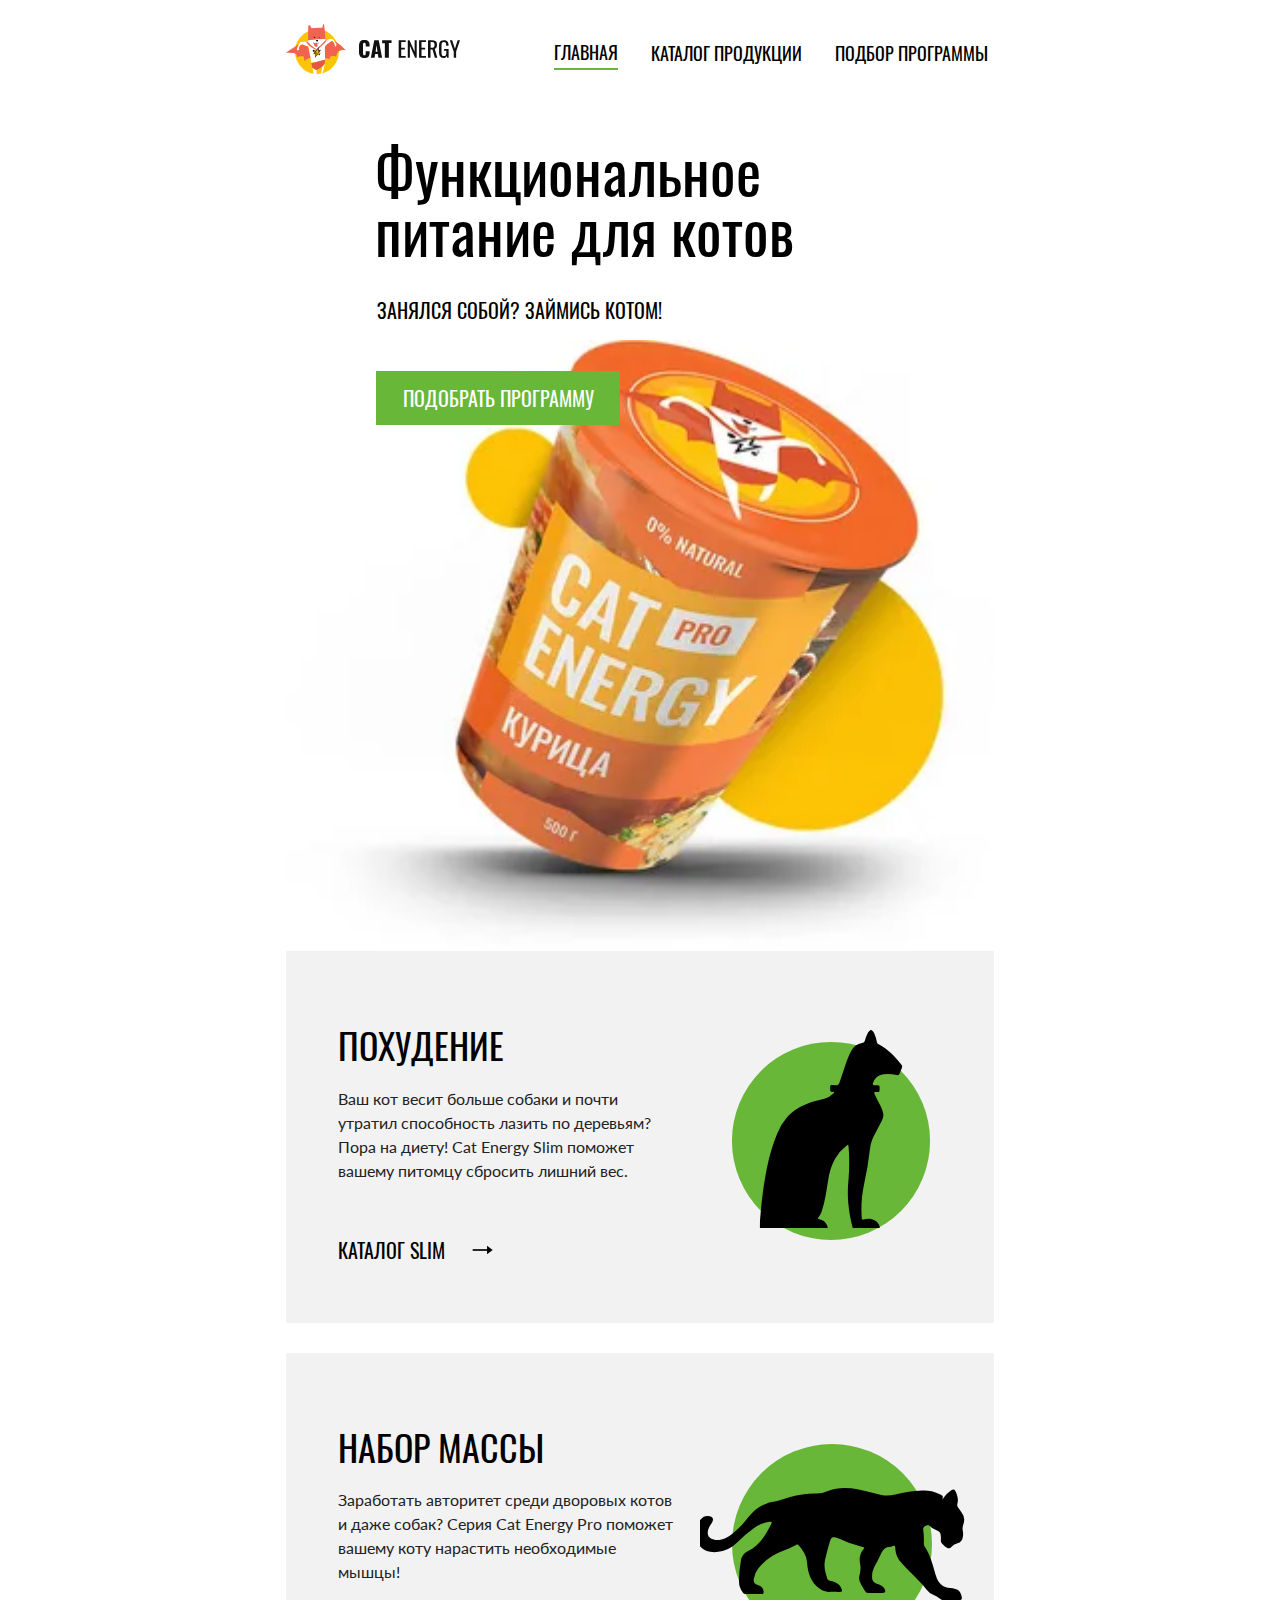
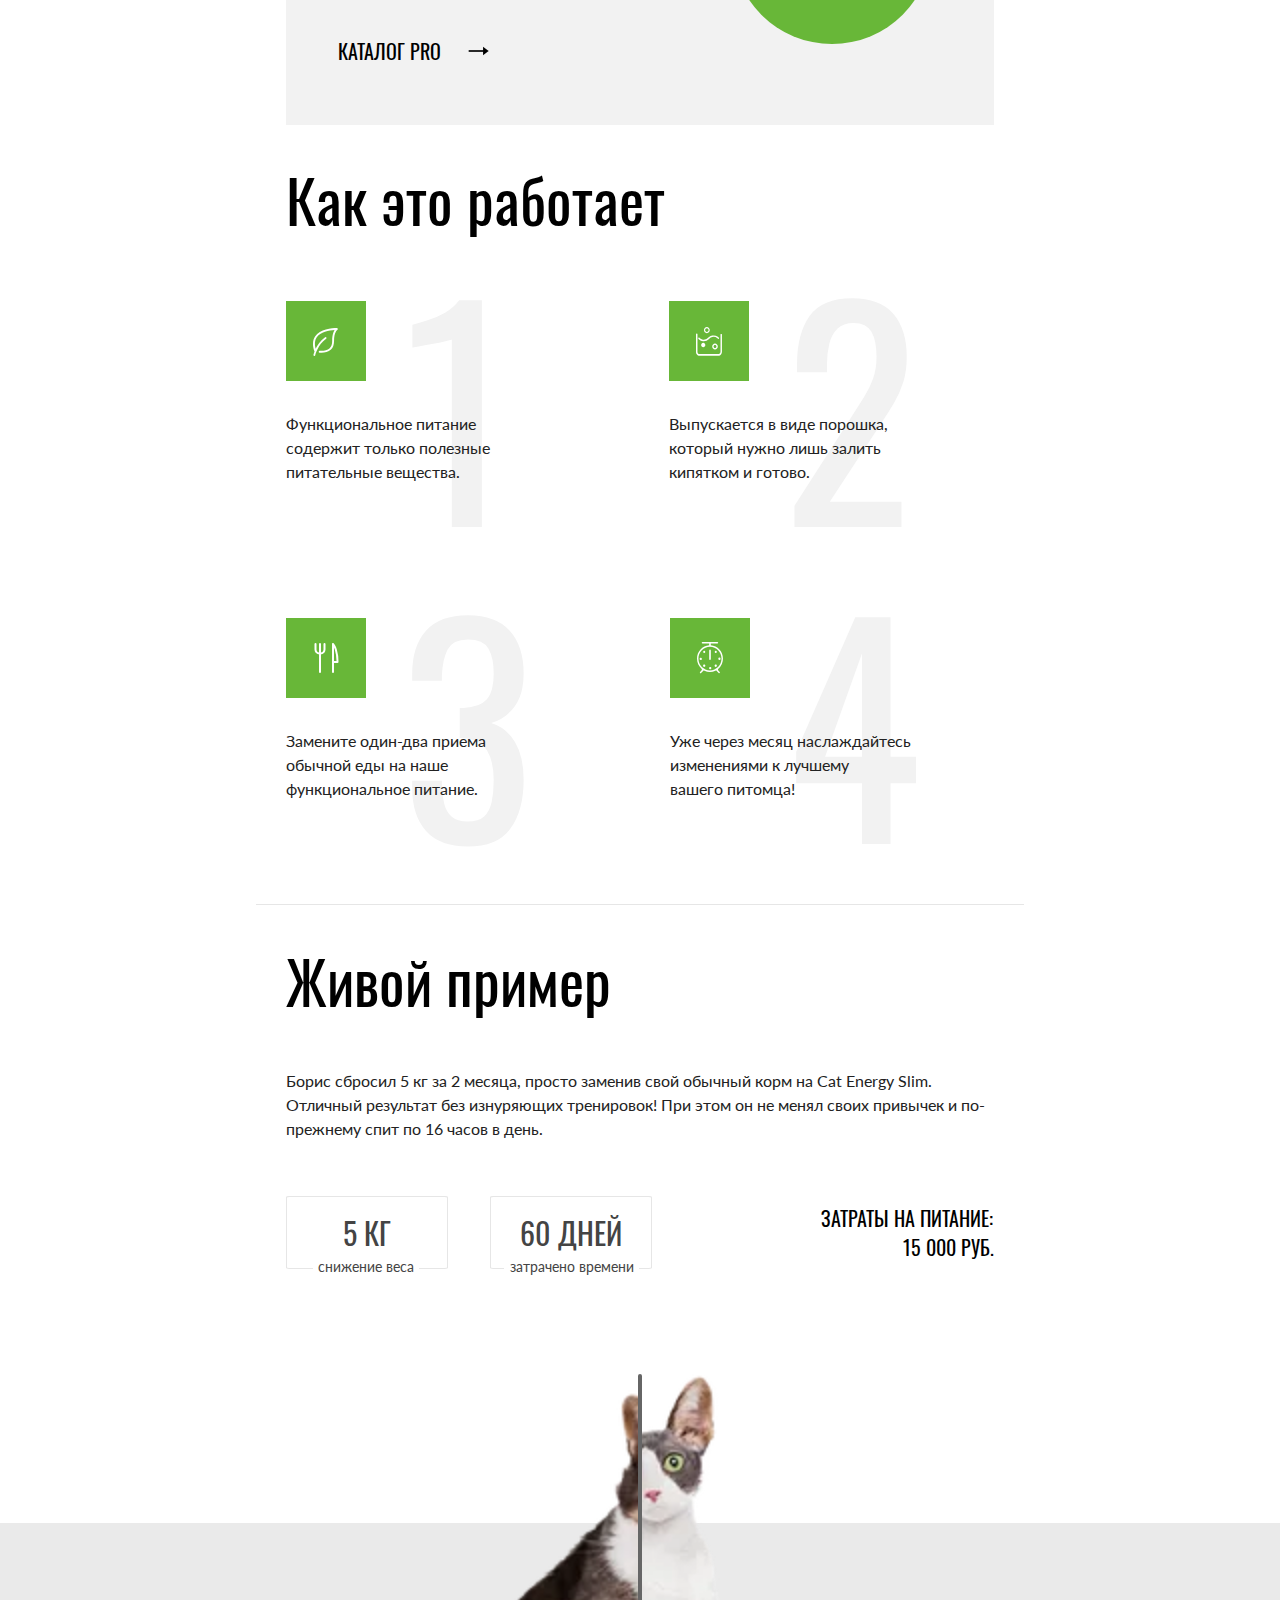
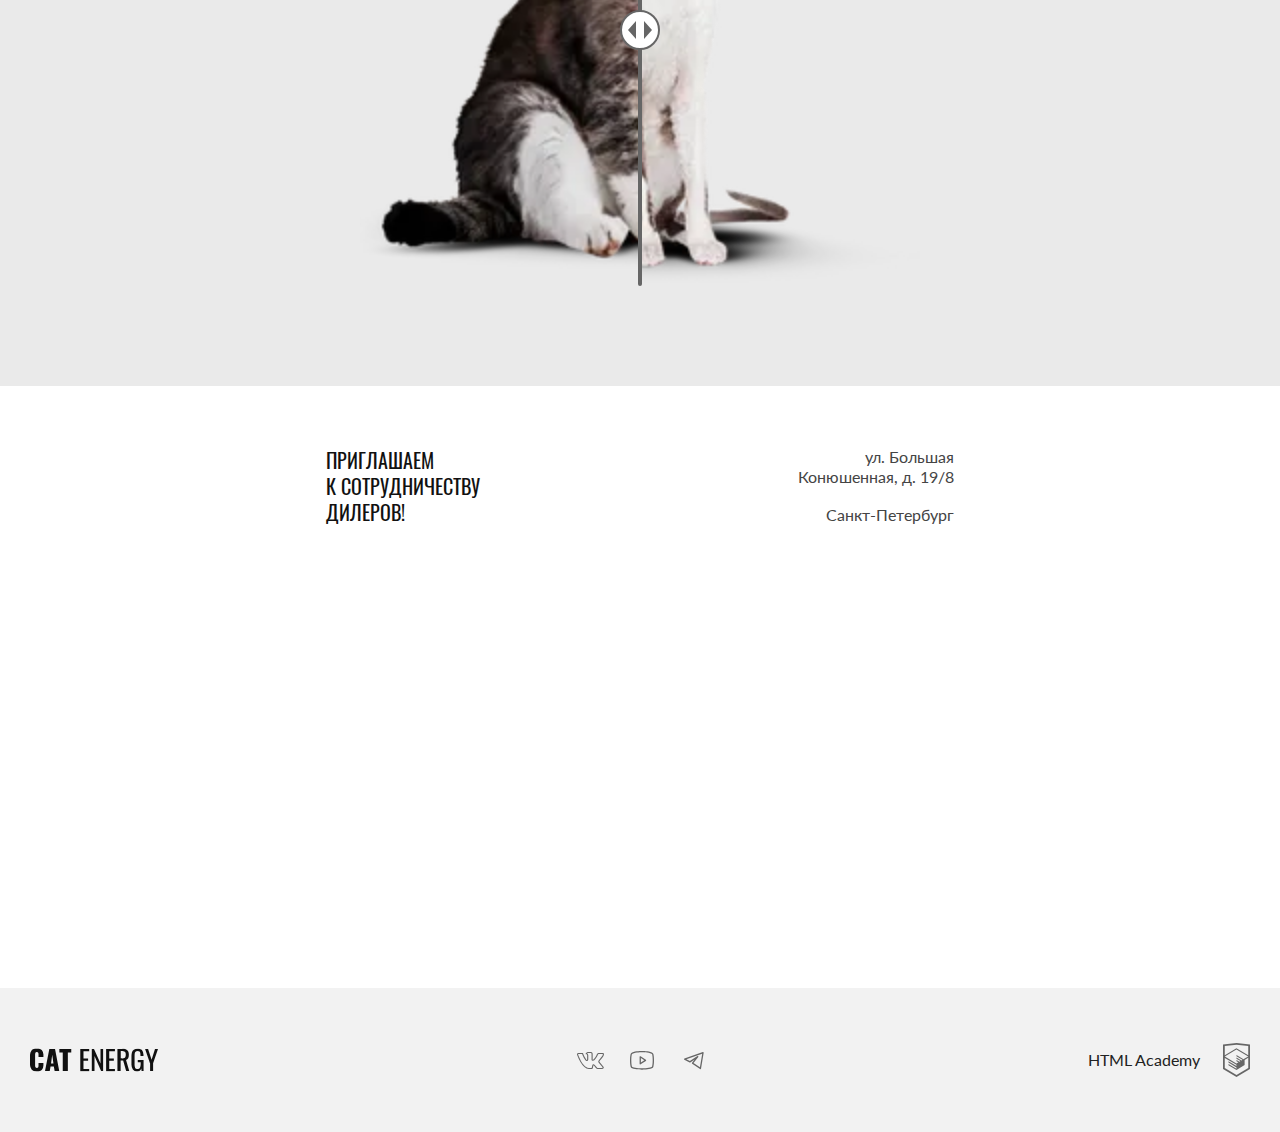
==== commit 1dfc52db: "Deploying to gh-pages from @ htmlacademy-adaptive/2446955-cat-energy-31@b7fbedede15615751752a2060c27" ====
--- a/index.html
+++ b/index.html
@@ -1 +1 @@
-<!DOCTYPE html><html class="page" lang="ru"><head><meta charset="UTF-8"><title>Cat energy</title><meta name="viewport" content="width=device-width,initial-scale=1"><link rel="stylesheet" type="text/css" href="styles/styles.css"><script src="scripts/index.js" defer="defer"></script><link rel="icon" href="favicons/32.png"><link rel="preload" fetchpriority="high" as="image" href="images/index-hero@1x.webp" type="image/webp"></head><body class="page__body"><header class="main-header" data-test="header"><span class="visually-hidden">Шапка сайта</span><nav class="main-header__nav nav main-nav main-nav--nojs nav--closed"><div class="nav__head"><a class="nav__logo" href="#"><picture><source media="(min-width: 1440px)" srcset="images/logo-desktop.svg" width="70" height="59" type="image/svg+xml"><source media="(min-width: 768px)" srcset="images/logo-tablet.svg" width="60" height="50" type="image/svg+xml"><img class="nav__logo-Simage" src="images/logo-mobile.svg" width="33" height="38" alt="Логотип Cat Energy."></picture><img class="nav__sign" src="images/cat-energy.svg" width="101" height="18" alt="надпись cat energy"> </a><button class="nav__toggle" type="button"><span class="visually-hidden">Открыть меню</span></button></div><ul class="nav-list"><li class="nav-list__item"><a class="nav__link current" href="index.html">Главная</a></li><li class="nav-list__item"><a class="nav__link" href="catalog.html">каталог продукции</a></li><li class="nav-list__item"><a class="nav__link" href="#">подбор программы</a></li></ul></nav></header><main class="main-container"><section class="main-container__hero hero" data-test="hero"><div class="hero__part"><h1 class="hero__title">Функциональное питание для котов</h1><p class="hero__subtitle">Занялся собой? Займись котом!</p><div class="hero__picture"><picture><source type="image/webp" media="(min-width: 1440px)" srcset="images/index-hero-desktop@1x.webp, images/index-hero-desktop@2x.webp 2x" width="552" height="499"><source type="image/webp" media="(min-width: 768px)" srcset="images/index-hero-tablet@1x.webp, images/index-hero-tablet@2x.webp 2x" width="709" height="609"><img class="hero__image" src="images/index-hero@1x.webp" srcset="images/index-hero@2x.webp 2x" alt="изображение корма для кота" width="280" height="270"></picture></div><button class="hero__button button program-button" type="button">подобрать программу</button></div></section><section class="main-container__options options" data-test="programs"><div class="options__weight options__weight-loss"><h2 class="options__title-loss options__title">Похудение</h2><p class="options__description">Ваш кот весит больше собаки и почти утратил способность лазить по деревьям? Пора на диету! Cat Energy Slim поможет вашему питомцу сбросить лишний вес.</p><a class="options__link" href="#">каталог slim</a></div><div class="options__weight options__weight-gain"><h2 class="options__title options__title-gain">Набор массы</h2><p class="options__description">Заработать авторитет среди дворовых котов и даже собак? Серия Cat Energy Pro поможет вашему коту нарастить необходимые мышцы!</p><a class="options__link" href="#">каталог pro</a></div></section><section class="main-container__explanation explanation" data-test="features"><h2 class="explanation__title">Как это работает</h2><div class="explanation__part"><p class="explanation__description explanation__leaf">Функциональное питание содержит только полезные питательные вещества.</p><p class="explanation__description explanation__powder">Выпускается в виде порошка, который нужно лишь залить кипятком и готово.</p><p class="explanation__description explanation__fork">Замените один-два приема обычной еды на наше функциональное питание.</p><p class="explanation__description explanation__clock">Уже через месяц наслаждайтесь изменениями к лучшему вашего&nbsp;питомца!</p></div></section><section class="main-container__stats stats" data-test="proof"><h2 class="stats__title">Живой пример</h2><p class="stats__story">Борис сбросил 5 кг за 2 месяца, просто заменив свой обычный корм на Cat Energy Slim. Отличный результат без изнуряющих тренировок! При этом он не менял своих привычек и по-прежнему спит по 16 часов в день.</p><div class="stats__example"><dl class="stats__list"><div class="stats__item"><dt class="stats__number">5 КГ</dt><dd class="stats__description stats__description-weight">снижение веса</dd></div><div class="stats__item"><dt class="stats__number">60 ДНЕЙ</dt><dd class="stats__description">затрачено времени</dd></div></dl><div class="stats__count"><h4 class="stats__cost">Затраты на питание:</h4><h4 class="stats__price">15 000 РУБ.</h4></div></div><div class="stats__compare"><picture><source type="image/webp" media="(min-width: 1440px)" srcset="images/cat-before-desktop@1x.webp, images/cat-before-desktop@2x.webp 2x" width="560" height="512"><source type="image/webp" media="(min-width: 768px)" srcset="images/cat-before-tablet@1x.webp, images/cat-before-tablet@2x.webp 2x" width="560" height="512"><img class="stats__image stats__fat-cat" src="images/cat-before-mobile@1x.webp" srcset="images/cat-before-mobile@2x.webp 2x" loading="lazy" alt="кот с лишним весом" width="280" height="256"></picture><picture><source type="image/webp" media="(min-width: 1440px)" srcset="images/cat-after-desktop@1x.webp, images/cat-after-desktop@2x.webp 2x" width="560" height="512"><source type="image/webp" media="(min-width: 768px)" srcset="images/cat-after-tablet@1x.webp, images/cat-after-tablet@2x.webp 2x" width="560" height="512"><img class="stats__image stats__slim-cat" src="images/cat-after-mobile@1x.webp" srcset="images/cat-after-mobile@2x.webp 2x" loading="lazy" alt="стройный кот" width="280" height="256"></picture><button class="stats__button button" type="button"><span class="visually-hidden">Слайдер</span></button></div></section><section class="location" data-test="contacts"><div class="location__gteeting"><h3 class="location__title">приглашаем<br>к сотрудничеству дилеров!</h3><address class="location__address"><p class="location__building">ул. Большая Конюшенная, д. 19/8</p><p class="location__city">Санкт-Петербург</p></address></div><iframe class="location__image" title="Карта с расположением" src="https://www.google.com/maps/embed?pb=!1m18!1m12!1m3!1d1998.603787672859!2d30.320472477096974!3d59.93871647491515!2m3!1f0!2f0!3f0!3m2!1i1024!2i768!4f13.1!3m3!1m2!1s0x4696310fca145cc1%3A0x42b32648d8238007!2z0JHQvtC70YzRiNCw0Y8g0JrQvtC90Y7RiNC10L3QvdCw0Y8g0YPQuy4sIDE5LzgsINCh0LDQvdC60YIt0J_QtdGC0LXRgNCx0YPRgNCzLCAxOTExODY!5e0!3m2!1sru!2sru!4v1717492652232!5m2!1sru!2sru" width="600" height="362" style="border:0;" allowfullscreen="" loading="lazy" referrerpolicy="no-referrer-when-downgrade"></iframe></section></main><footer class="footer" data-test="footer"><a class="footer__logo" href="#"><img class="footer__logo-cat" src="images/cat-energy.svg" width="128" height="24" alt="надпись cat energy"><span class="visually-hidden">cat energy</span></a><ul class="footer__social social-list"><li class="social-list__item-vkontakte"><a class="social-link social-list__vkontakte" href="#"><span class="visually-hidden">Вконтакте</span></a></li><li class="social-list__item-youtube"><a class="social-link social-list__youtube" href="#"><span class="visually-hidden">Ютуб</span></a></li><li class="social-list__item-telegram"><a class="social-link social-list__telegram" href="#"><span class="visually-hidden">Телеграм</span></a></li></ul><div class="footer-copyright copyright"><a class="copyright__link" href="https://echo.htmlacademy.ru">HTML Academy</a><a class="copyright__link-html" href="https://echo.htmlacademy.ru"><span class="visually-hidden">Герб HTML Academy</span></a></div></footer><script src="index.js"></script></body></html>+<!DOCTYPE html><html class="page" lang="ru"><head><meta charset="UTF-8"><title>Cat energy</title><meta name="viewport" content="width=device-width,initial-scale=1"><link rel="stylesheet" type="text/css" href="styles/styles.css"><script src="scripts/index.js" defer="defer"></script><link rel="icon" href="favicons/32.png"><link rel="preload" fetchpriority="high" as="image" href="images/index-hero@1x.webp" type="image/webp"></head><body class="page__body"><header class="main-header" data-test="header"><span class="visually-hidden">Шапка сайта</span><nav class="main-header__nav nav main-nav main-nav--nojs nav--opened"><div class="nav__head"><a class="nav__logo" href="index.html"><picture><source media="(min-width: 1440px)" srcset="images/logo-desktop.svg" width="70" height="59" type="image/svg+xml"><source media="(min-width: 768px)" srcset="images/logo-tablet.svg" width="60" height="50" type="image/svg+xml"><img class="nav__logo-image" src="images/logo-mobile.svg" width="33" height="38" alt="Логотип Cat Energy."></picture><img class="nav__sign" src="images/cat-energy.svg" width="101" height="18" alt="надпись cat energy"> </a><button class="nav__toggle" type="button"><span class="visually-hidden">Открыть меню</span></button></div><ul class="nav-list"><li class="nav-list__item"><a class="nav__link current" href="index.html">Главная</a></li><li class="nav-list__item"><a class="nav__link" href="catalog.html">каталог продукции</a></li><li class="nav-list__item"><a class="nav__link" href="#">подбор программы</a></li></ul></nav></header><main class="main-container"><section class="main-container__hero hero" data-test="hero"><div class="hero__part"><h1 class="hero__title">Функциональное питание для котов</h1><p class="hero__subtitle">Занялся собой? Займись котом!</p><div class="hero__picture"><picture><source type="image/webp" media="(min-width: 1440px)" srcset="images/index-hero-desktop@1x.webp, images/index-hero-desktop@2x.webp 2x" width="552" height="499"><source type="image/webp" media="(min-width: 768px)" srcset="images/index-hero-tablet@1x.webp, images/index-hero-tablet@2x.webp 2x" width="709" height="609"><img class="hero__image" src="images/index-hero@1x.webp" srcset="images/index-hero@2x.webp 2x" alt="изображение корма для кота" width="280" height="270"></picture></div><button class="hero__button button program-button" type="button">подобрать программу</button></div></section><section class="main-container__options options" data-test="programs"><div class="options__weight options__weight-loss"><h2 class="options__title-loss options__title">Похудение</h2><p class="options__description">Ваш кот весит больше собаки и почти утратил способность лазить по деревьям? Пора на диету! Cat Energy Slim поможет вашему питомцу сбросить лишний вес.</p><a class="options__link" href="#">каталог slim</a></div><div class="options__weight options__weight-gain"><h2 class="options__title options__title-gain">Набор массы</h2><p class="options__description">Заработать авторитет среди дворовых котов и даже собак? Серия Cat Energy Pro поможет вашему коту нарастить необходимые мышцы!</p><a class="options__link" href="#">каталог pro</a></div></section><section class="main-container__explanation explanation" data-test="features"><h2 class="explanation__title">Как это работает</h2><div class="explanation__part"><p class="explanation__description explanation__leaf">Функциональное питание содержит только полезные питательные вещества.</p><p class="explanation__description explanation__powder">Выпускается в виде порошка, который нужно лишь залить кипятком и готово.</p><p class="explanation__description explanation__fork">Замените один-два приема обычной еды на наше функциональное питание.</p><p class="explanation__description explanation__clock">Уже через месяц наслаждайтесь изменениями к лучшему вашего&nbsp;питомца!</p></div></section><section class="main-container__stats stats" data-test="proof"><div class="stats__block"><div class="stats__text"><h2 class="stats__title">Живой пример</h2><p class="stats__story">Борис сбросил 5 кг за 2 месяца, просто заменив свой обычный корм на Cat Energy Slim. Отличный результат без изнуряющих тренировок! При этом он не менял своих привычек и по-прежнему спит по 16 часов в день.</p><div class="stats__example"><dl class="stats__list"><div class="stats__item"><dt class="stats__number">5 КГ</dt><dd class="stats__description stats__description-weight">снижение веса</dd></div><div class="stats__item"><dt class="stats__number">60 ДНЕЙ</dt><dd class="stats__description">затрачено времени</dd></div></dl><div class="stats__count"><h4 class="stats__cost">Затраты на питание:</h4><h4 class="stats__price">15 000 РУБ.</h4></div></div></div><div class="stats__compare"><picture><source type="image/webp" media="(min-width: 1440px)" srcset="images/cat-before-desktop@1x.webp, images/cat-before-desktop@2x.webp 2x" width="560" height="512"><source type="image/webp" media="(min-width: 768px)" srcset="images/cat-before-tablet@1x.webp, images/cat-before-tablet@2x.webp 2x" width="560" height="512"><img class="stats__image stats__fat-cat" src="images/cat-before-mobile@1x.webp" srcset="images/cat-before-mobile@2x.webp 2x" loading="lazy" alt="кот с лишним весом" width="280" height="256"></picture><picture><source type="image/webp" media="(min-width: 1440px)" srcset="images/cat-after-desktop@1x.webp, images/cat-after-desktop@2x.webp 2x" width="560" height="512"><source type="image/webp" media="(min-width: 768px)" srcset="images/cat-after-tablet@1x.webp, images/cat-after-tablet@2x.webp 2x" width="560" height="512"><img class="stats__image stats__slim-cat" src="images/cat-after-mobile@1x.webp" srcset="images/cat-after-mobile@2x.webp 2x" loading="lazy" alt="стройный кот" width="280" height="256"></picture><button class="stats__button button" type="button"><span class="visually-hidden">Слайдер</span></button></div></div></section><section class="location" data-test="contacts"><div class="location__gteeting"><h3 class="location__title">приглашаем<br>к сотрудничеству дилеров!</h3><address class="location__address"><p class="location__building">ул. Большая Конюшенная, д. 19/8</p><p class="location__city">Санкт-Петербург</p></address></div><div class="location__map map"><div class="map-picture map-picture--opened"><picture><source type="image/webp" media="(min-width: 1440px)" srcset="images/location-desktop@1x.webp, images/location-desktop@2x.webp 2x" width="1440" height="400"><source type="image/webp" media="(min-width: 768px)" srcset="images/location-tablet@1x.webp, images/location-tablet@2x.webp 2x" width="768" height="400"><img class="map__image" src="images/location@1x.webp" srcset="images/location@2x.webp 2x" loading="lazy" alt="карта расположения" width="320" height="362"></picture></div><iframe class="location__image location__image--closed" title="Карта с расположением" src="https://www.google.com/maps/embed?pb=!1m18!1m12!1m3!1d1998.603787672859!2d30.320472477096974!3d59.93871647491515!2m3!1f0!2f0!3f0!3m2!1i1024!2i768!4f13.1!3m3!1m2!1s0x4696310fca145cc1%3A0x42b32648d8238007!2z0JHQvtC70YzRiNCw0Y8g0JrQvtC90Y7RiNC10L3QvdCw0Y8g0YPQuy4sIDE5LzgsINCh0LDQvdC60YIt0J_QtdGC0LXRgNCx0YPRgNCzLCAxOTExODY!5e0!3m2!1sru!2sru!4v1717492652232!5m2!1sru!2sru" width="600" height="362" style="border:0;" allowfullscreen="" loading="lazy" referrerpolicy="no-referrer-when-downgrade"></iframe></div></section></main><footer class="footer" data-test="footer"><div class="footer__block"><a class="footer__logo" href="index.html"><img class="footer__logo-cat" src="images/cat-energy.svg" width="128" height="24" alt="надпись cat energy"><span class="visually-hidden">cat energy</span></a><ul class="footer__social social-list"><li class="social-list__item-vkontakte"><a class="social-link social-list__vkontakte" href="#"><span class="visually-hidden">Вконтакте</span></a></li><li class="social-list__item-youtube"><a class="social-link social-list__youtube" href="#"><span class="visually-hidden">Ютуб</span></a></li><li class="social-list__item-telegram"><a class="social-link social-list__telegram" href="#"><span class="visually-hidden">Телеграм</span></a></li></ul><div class="footer-copyright copyright"><a class="copyright__link" href="https://echo.htmlacademy.ru">HTML Academy</a><a class="copyright__link-html" href="https://echo.htmlacademy.ru"><span class="visually-hidden">Герб HTML Academy</span></a></div></div></footer></body></html>--- a/styles/styles.css
+++ b/styles/styles.css
@@ -1 +1 @@
-@font-face{font-family:Lato;font-weight:400;font-style:normal;src:url(../fonts/lato/Lato-Regular.woff2)format("woff2");font-display:fallback}@font-face{font-family:Oswald;font-weight:400;font-style:normal;src:url(../fonts/oswald/oswaldregular.woff2)format("woff2");font-display:fallback}body{color:#444;font-family:Lato,sans-serif}.page__body{box-sizing:border-box;width:100%;margin:0}@media (width>=320px){.page__body{padding:0}}.page{box-sizing:border-box;height:100%}.button{text-align:center;color:#fff;text-transform:uppercase;box-sizing:border-box;background-color:#68b738;border:none;padding:0;font-family:Oswald,sans-serif;font-size:16px;font-weight:400;line-height:20px}.nav__logo{cursor:pointer;align-items:center;margin-right:auto;text-decoration:none;display:flex}@media (width>=320px){.nav__logo{width:190px}}.nav__logo-image{display:block}.catalog-header .nav__link{color:#111}.nav__link{text-transform:uppercase;color:#000;text-decoration:none}@media (width>=1440px){.nav__link{color:#fff}}.nav__link:hover{opacity:.6}.nav__link:active{opacity:.3}.nav--opened .nav__toggle{top:0;left:auto;right:0}.nav--opened .nav__toggle:before,.nav--opened .nav__toggle:after{content:"";background-color:#000;width:24px;height:2px;position:absolute;top:30px;right:20px}.nav--opened .nav__toggle:before{box-shadow:none;transform:rotate(45deg)}.nav--opened .nav__toggle:after{transform:rotate(-45deg)}@media (width>=320px){.nav--closed .nav-list__item{display:none}.nav--opened .nav-list__item{display:block}.nav__sign{margin-left:56px}}@media (width>=768px){.nav__sign{margin-left:13px}}@media (width>=1440px){.nav__sign{width:118px;height:21px}}.nav{box-sizing:border-box}@media (width>=768px){.nav{justify-content:space-between;min-height:50px;margin:0;padding:9px 33px 0 10px;display:flex}}@media (width>=1440px){.nav{box-sizing:border-box;justify-content:space-between;width:1220px;min-height:59px;margin:51px auto 40px;padding:0;display:flex}}.nav__toggle{cursor:pointer;background-color:#fff;border:none;width:24px;height:24px;padding:0;display:block;position:absolute;top:0;right:0}@media (width>=768px){.nav__toggle{display:none}}@media (width>=1440px){.nav__toggle{display:none}}.nav--closed .nav__toggle:before{content:"";background-color:#000;width:24px;height:2px;position:absolute;top:23px;right:22px;box-shadow:0 8px #000,0 16px #000}@media (width>=320px){.nav__head{padding:14px 20px 12px;position:relative}}@media (width>=1440px){.nav__head{padding:0}}.nav__logo:hover{opacity:.8}.nav__logo:active{opacity:.6}@media (width>=768px){.nav--closed .nav-list__item,.nav--opened .nav-list__item{display:revert}}.nav-list{color:#000;z-index:1;box-sizing:border-box;background-color:#fff;width:320px;margin:0;padding:0;font-family:oswald,sans-serif;font-size:18px;line-height:24px;list-style:none;position:absolute}@media (width>=768px){.nav-list{background-color:#0000;flex-wrap:wrap;align-items:center;gap:33px;min-width:437px;margin-top:-11px;display:flex;position:relative}}@media (width>=1440px){.nav-list{width:495px;margin-top:-6px;margin-right:-18px;font-size:20px;line-height:29px}}@media (width>=320px){.nav-list a{box-sizing:border-box;text-align:center;border-top:1px solid #e6e6e6;border-bottom:1px solid #e6e6e6;padding-top:23px;padding-bottom:23px;display:block;position:relative}}@media (width>=768px){.nav-list a{border:none;padding-bottom:4px}.nav-list .current{border:none;border-bottom:2px solid #68b738}}@media (width>=1440px){.main-header .current{border-bottom:2px solid #fff}}@media (width>=320px){.main-header{width:320px;margin:0 auto}}@media (width>=768px){.main-header{width:768px;margin:0 auto}}@media (width>=1440px){.main-header{width:1440px;margin:0 auto}}.hero__part{box-sizing:border-box;flex-direction:column;width:100%;margin:0 auto;display:flex;position:relative}@media (width>=320px){.hero__part{align-items:center}}@media (width>=768px){.hero__part{margin-top:25px;padding:0 30px}}@media (width>=1440px){.hero__part{align-items:start;padding:20px 0}}.hero{color:#fff;box-sizing:border-box;font-family:oswald,sans-serif}@media (width>=320px){.hero{width:320px;min-height:480px;margin:0 auto;padding-bottom:19px}}@media (width>=768px){.hero{color:#000;width:768px;min-height:837px;margin:0 auto;padding:0}}@media (width>=1440px){.hero{color:#000;width:1440px;min-height:580px;margin:0 auto 43px}}.hero__image{display:block}@media (width>=320px){.hero__picture{width:280px;min-height:270px;margin-bottom:2px;display:block}}@media (width>=768px){.hero__picture{width:709px;min-height:609px;display:block}}@media (width>=1440px){.hero__picture{width:552px;min-height:499px;position:absolute;top:-10px;left:555px}}@media (width>=320px){.hero:before{content:"";z-index:-1;background-image:linear-gradient(#68b738d9,#68b738d9),url(../images/index-background@1x.jpg);background-position:50%;background-repeat:no-repeat;background-size:cover;width:320px;height:302px;position:absolute}}@media (width>=768px){.hero:before{background:0 0}}@media (width>=1440px){.hero:before{content:"";z-index:-1;background-image:linear-gradient(#68b738d9,#68b738d9),url(../images/index-background@1x.jpg);background-position:0;background-repeat:no-repeat;background-size:cover;width:720px;height:694px;position:absolute;top:0;left:50%}}.hero__subtitle{text-align:center;text-transform:uppercase;font-size:14px;font-weight:400;line-height:14px}@media (width>=320px){.hero__subtitle{margin:0 0 29px}}@media (width>=768px){.hero__subtitle{text-align:left;width:290px;margin-bottom:20px;margin-left:-237px;font-size:20px;line-height:20px}}@media (width>=1440px){.hero__subtitle{margin-left:190px}}@media (width>=320px){.hero__button{width:280px;height:40px}}@media (width>=768px){.hero__button{width:244px;min-height:54px;font-size:20px;line-height:26px;position:absolute;top:257px;left:120px}}@media (width>=1440px){.hero__button{top:303px;left:190px}}.hero__title{text-align:center;margin:0;padding:0;font-size:36px;font-weight:400;line-height:36px}@media (width>=320px){.hero__title{text-align:center;margin-top:26px;margin-bottom:27px}}@media (width>=768px){.hero__title{text-align:left;width:420px;margin-bottom:40px;margin-left:-110px;font-size:60px;line-height:60px}}@media (width>=1440px){.hero__title{text-align:left;width:420px;margin-top:51px;margin-left:189px;padding:0;font-size:60px;line-height:60px}}.program-button{cursor:pointer}.program-button:hover{background-color:#5eaa2f}.program-button:active{opacity:.3;background-color:#5eaa2f}.options{color:#000;box-sizing:border-box;width:100%;font-family:oswald,sans-serif;font-weight:400}@media (width>=320px){.options{margin-bottom:20px;padding:0 20px}}@media (width>=768px){.options{margin-bottom:44px;padding:0 30px}}@media (width>=1440px){.options{flex-wrap:wrap;gap:80px;width:1440px;margin:0 auto 25px;padding:0 110px;display:flex}}.options__weight{box-sizing:border-box;background-color:#f2f2f2;margin-left:auto;margin-right:auto;position:relative}@media (width>=320px){.options__weight{width:280px;min-height:263px;margin-bottom:20px;padding:30px 20px 19px}}@media (width>=768px){.options__weight{width:708px;min-height:372px;margin-bottom:30px;padding:76px 63px 53px 52px}}@media (width>=1440px){.options__weight{width:570px;min-height:374px;margin-bottom:45px;padding:78px 61px 55px 52px}}.options__title{text-transform:uppercase;color:#000;box-sizing:border-box;margin:0;font-size:24px;font-weight:400;line-height:37px;display:block;position:relative}@media (width>=320px){.options__title{width:137px;margin-bottom:30px;left:70px}}@media (width>=768px){.options__title{width:210px;margin-bottom:24px;font-size:36px;line-height:36px;left:0}}@media (width>=1440px){.options__title{margin-bottom:73px;left:163px}}.options__title:before{content:"";background-repeat:no-repeat;position:absolute}@media (width>=320px){.options__title:before{top:-10px;left:-70px}}.options__title-loss:before{background-image:url(../icons/stack.svg#cat-back-sit)}@media (width>=320px){.options__title-loss:before{width:50px;height:53px}}@media (width>=768px){.options__title-loss:before{width:200px;height:210px;top:3px;left:393px}}@media (width>=1440px){.options__title-loss:before{width:100px;height:106px;top:-39px;left:-162px}}@media (width>=320px){.options__title-gain{margin-bottom:28px}}@media (width>=768px){.options__title-gain{margin-bottom:23px}}@media (width>=1440px){.options__title-gain{margin-bottom:72px}}.options__title-gain:before{background-image:url(../icons/stack.svg#cat-back-go)}@media (width>=320px){.options__title-gain:before{width:67px;height:50px;top:-7px;left:-77px}}@media (width>=768px){.options__title-gain:before{width:268px;height:200px;top:15px;left:362px}}@media (width>=1440px){.options__title-gain:before{width:134px;height:100px;top:-31px;left:-180px}}.options__description{color:#444;margin:0;font-family:lato,sans-serif;font-size:14px;line-height:18px}@media (width>=768px){.options__description{width:340px;min-height:96px;margin-bottom:52px;font-size:16px;line-height:24px}}@media (width>=1440px){.options__description{width:457px;min-height:72px;margin-bottom:27px}}@media (width>=320px){.options__description:after{content:"";background-color:#d9d9d9;width:240px;height:1px;margin-top:22px;margin-bottom:15px;display:block}}@media (width>=768px){.options__description:after{display:none}}.options__link{text-transform:uppercase;color:#000;font-size:16px;font-weight:400;line-height:16px;text-decoration:none;position:relative}@media (width>=768px){.options__link{font-size:20px;line-height:30px}}.options__link:active{opacity:.3}.options__link:after{content:"";background-image:url(../icons/stack.svg#icon_arrow);background-repeat:no-repeat;width:32px;height:10px;display:block;position:absolute;top:50%;left:calc(100% + 15px);transform:translateY(-50%)}@media (width>=768px){.options__link:after{left:calc(100% + 25px)}}@media (width>=320px){.explanation{width:280px;margin-bottom:29px;margin-left:auto;margin-right:auto;padding:0 20px}}@media (width>=768px){.explanation{border-bottom:1px solid #e6e6e6;width:708px;margin-bottom:45px;padding:0 30px 11px}}@media (width>=1440px){.explanation{box-sizing:border-box;border:none;width:1440px;margin:0 auto 69px;padding:0 110px}}@media (width>=320px){.explanation__part{flex-flow:column wrap;margin-left:40px;display:flex}}@media (width>=768px){.explanation__part{flex-direction:row;margin:0}}@media (width>=1440px){.explanation__part{flex-direction:row;min-height:280px}}.explanation__title{color:#000;text-align:center;margin:0;font-family:Oswald,sans-serif;font-size:36px;font-weight:400;line-height:40px}@media (width>=320px){.explanation__title{text-align:left;margin-bottom:39px}}@media (width>=768px){.explanation__title{text-align:left;margin-bottom:30px;font-size:60px;line-height:60px}}@media (width>=1440px){.explanation__title{margin-bottom:32px}}.explanation__description{color:#444;font-family:Lato,sans-serif;font-size:14px;font-weight:400;line-height:18px;position:relative}@media (width>=320px){.explanation__description{width:200px;min-height:54px;margin:0 0 26px;top:2px;left:40px}}@media (width>=768px){.explanation__description{box-sizing:border-box;min-height:280px;margin:0 0 37px;padding:151px 0 0;font-size:16px;line-height:24px;left:0}}@media (width>=1440px){.explanation__description{margin:0;font-size:16px;line-height:24px}}.explanation__description:before{content:"";width:60px;height:60px;position:absolute;top:-2px;left:-80px}@media (width>=768px){.explanation__description:before{width:80px;height:80px;display:block;top:40px;left:0}.explanation__leaf:after{content:"1";color:#f2f2f2;z-index:-1;width:112px;font-family:Oswald,sans-serif;font-size:280px;line-height:280px;position:absolute;top:0;right:0}}@media (width>=320px){.explanation__leaf:before{background-image:url(../icons/stack.svg#leaf-mobile)}}@media (width>=768px){.explanation__leaf:before{background-image:url(../icons/stack.svg#leaf-tablet)}.explanation__leaf{width:230px;margin-right:153px}}@media (width>=1440px){.explanation__leaf{margin:0 94px 0 0}}@media (width>=768px){.explanation__powder:after{content:"2";color:#f2f2f2;z-index:-1;width:112px;font-family:Oswald,sans-serif;font-size:280px;line-height:280px;position:absolute;top:0;right:20px}}@media (width>=320px){.explanation__powder:before{background-image:url(../icons/stack.svg#powder-mobile)}}@media (width>=768px){.explanation__powder:before{background-image:url(../icons/stack.svg#powder-tablet)}.explanation__powder{width:246px}}@media (width>=1440px){.explanation__powder{width:244px;margin-right:79px}}@media (width>=768px){.explanation__fork:after{content:"3";color:#f2f2f2;z-index:-1;width:136px;font-family:Oswald,sans-serif;font-size:280px;line-height:280px;position:absolute;top:0;right:-4px}}@media (width>=320px){.explanation__fork:before{background-image:url(../icons/stack.svg#fork-mobile)}}@media (width>=768px){.explanation__fork:before{background-image:url(../icons/stack.svg#fork-tablet)}.explanation__fork{width:247px;margin-right:137px}}@media (width>=1440px){.explanation__fork{width:245px;margin:0 81px 0 0}}@media (width>=768px){.explanation__clock:after{content:"4";color:#f2f2f2;z-index:-1;width:112px;font-family:Oswald,sans-serif;font-size:280px;line-height:280px;position:absolute;top:0;right:22px}}@media (width>=320px){.explanation__clock:before{background-image:url(../icons/stack.svg#clock-mobile)}}@media (width>=768px){.explanation__clock:before{background-image:url(../icons/stack.svg#clock-tablet)}.explanation__clock{width:249px}}@media (width>=1440px){.explanation__clock{width:246px}}.stats{box-sizing:border-box;position:relative}@media (width>=320px){.stats{background-color:#eaeaea;width:320px;margin:0 auto;padding:25px 20px 40px}}@media (width>=768px){.stats{background-color:#fff;background-image:linear-gradient(#fff 573px,#eaeaea 573px);width:768px;margin:0 auto;padding:0 30px 100px}}@media (width>=1440px){.stats{background-image:linear-gradient(#fff 135px,#eaeaea 135px);width:1440px;margin:0 auto;padding:0 110px 66px;position:relative}}.stats__image{object-fit:cover;height:auto;display:block}@media (width>=320px){.stats__image{width:280px}}@media (width>=768px){.stats__image{width:560px;height:512px}}.stats__title{text-align:center;color:#000;margin:0;font-family:oswald,sans-serif;font-size:36px;font-weight:400;line-height:40px}@media (width>=320px){.stats__title{text-align:left;margin-bottom:40px}}@media (width>=768px){.stats__title{margin-bottom:59px;font-size:60px;line-height:60px}}@media (width>=1440px){.stats__title{margin-bottom:146px}}.stats__story{color:#444;font-family:lato,sans-serif;font-size:14px;font-weight:400;line-height:18px}@media (width>=320px){.stats__story{margin-bottom:19px}}@media (width>=768px){.stats__story{margin-bottom:55px;font-size:16px;line-height:24px}}@media (width>=1440px){.stats__story{width:432px;margin-bottom:69px}}.stats__number{text-align:center;font-family:oswald,sans-serif;font-size:24px;font-weight:400;line-height:24px}@media (width>=320px){.stats__number{width:82px}}@media (width>=768px){.stats__number{box-sizing:border-box;width:102px;font-size:30px;line-height:37px}}@media (width>=1440px){.stats__number{color:#000}}.stats__count{text-align:center;margin:0;font-family:oswald,sans-serif;font-size:14px;font-weight:400;line-height:20px}@media (width>=320px){.stats__count{justify-content:center;margin-bottom:20px;display:flex}}@media (width>=768px){.stats__count{text-align:right;flex-direction:column;justify-content:right;width:174px;padding-top:12px;font-size:20px;line-height:20px;display:flex}}@media (width>=1440px){.stats__count{flex-direction:row;justify-content:space-between;width:327px;margin:0;display:flex}}@media (width>=320px){.stats__list{justify-content:space-between;margin:0 0 35px;display:flex}}@media (width>=768px){.stats__list{justify-content:space-between;width:366px;display:flex}}@media (width>=1440px){.stats__list{margin-bottom:53px}}@media (width>=320px){.stats__item{box-sizing:border-box;border:1px solid #cdcdcd;border-radius:4%;width:124px;padding:15px 20px;position:relative}}@media (width>=768px){.stats__item{box-sizing:border-box;text-align:center;border:1px solid #e6e6e6;border-radius:2%;width:162px;padding:17px 29px;position:relative}}@media (width>=1440px){.stats__item{box-sizing:border-box;border:1px solid #cdcdcd;padding:15px 30px;position:relative}}.stats__description{text-align:center;margin:0;font-family:lato,sans-serif;font-size:12px;font-weight:400;line-height:12px}@media (width>=320px){.stats__description{text-align:center;background-color:#eaeaea;width:77px;margin:0 auto 20px;padding:0 4px;position:absolute;top:47px;right:20px}}@media (width>=768px){.stats__description{background-color:#fff;width:125px;padding:0 5px;font-size:14px;line-height:14px;position:absolute;top:63px;right:12px}}@media (width>=1440px){.stats__description{background-color:#eaeaea;position:absolute}}@media (width>=768px){.stats__example{justify-content:space-between;margin-bottom:70px;display:flex}}@media (width>=1440px){.stats__example{margin:0;display:block}}.stats__cost{text-transform:uppercase;color:#000;margin:0;font-size:14px;font-weight:400;line-height:20px}@media (width>=320px){.stats__cost{margin-right:5px}}@media (width>=768px){.stats__cost{margin-bottom:9px;margin-right:1px;font-size:20px}}@media (width>=1440px){.stats__cost{font-size:20px}}.stats__price{text-transform:uppercase;color:#000;margin:0;font-size:14px;font-weight:400;line-height:20px}@media (width>=768px){.stats__price{font-size:20px}}@media (width>=1440px){.stats__price{font-size:20px}}.stats__compare{display:flex}@media (width>=320px){.stats__compare{width:280px;margin:0 auto}}@media (width>=768px){.stats__compare{width:560px;position:relative}}@media (width>=1440px){.stats__compare{width:580px;position:absolute;top:0;right:106px}}.stats__compare picture{flex-grow:0;width:50%;position:relative;overflow:hidden}.stats__fat-cat{object-position:left}.stats__slim-cat{position:absolute;right:0}@media (width>=768px){.stats__description-weight{width:96px;right:28px}}.stats__button{cursor:pointer;background-color:#666;border:none;position:absolute}@media (width>=320px){.stats__button{border-radius:2px;width:4px;height:256px;left:49%}}@media (width>=768px){.stats__button{height:512px;left:278px}}@media (width>=1440px){.stats__button{top:3px;left:292px}}.stats__button:hover{color:#68b738;background-color:#68b738}.stats__button:after{content:"";background-image:url(../icons/stack.svg#thumb)}@media (width>=320px){.stats__button:after{width:40px;height:40px;position:absolute;top:42%;left:-18px}}@media (width>=768px){.stats__button:after{top:46%}}.location__title{color:#111;text-transform:uppercase;margin:0;font-family:oswald,sans-serif;font-size:16px;font-weight:400;line-height:20px}@media (width>=320px){.location__title{width:140px}}@media (width>=768px){.location__title{width:163px;font-size:20px;line-height:26px}}.location__address{font-family:lato,sans-serif;font-size:14px;font-style:normal;font-weight:400;line-height:20px}@media (width>=320px){.location__address{width:140px}}@media (width>=768px){.location__address{text-align:right;width:157px;font-size:16px;line-height:20px}}@media (width>=1440px){.location__address{text-align:left}}@media (width>=320px){.location__gteeting{justify-content:space-between;width:280px;margin-left:auto;margin-right:auto;padding:26px 20px;display:flex}}@media (width>=768px){.location__gteeting{justify-content:space-between;width:628px;margin-left:auto;padding:61px 30px;display:flex}}@media (width>=1440px){.location__gteeting{box-sizing:border-box;background-color:#fff;width:565px;margin:95px 0 0 110px;padding:61px 79px 60px;position:absolute;right:53%}}@media (width>=768px){.catalog-location .location__gteeting{padding:61px 30px}}@media (width>=1440px){.catalog-location .location__gteeting{padding:61px 78px}}.location__city{margin:0}@media (width>=768px){.location__city{margin-top:16px;padding:0}}@media (width>=320px){.location__building{margin:0}}@media (width>=768px){.location__building{margin-bottom:18px}}.location__catalog{margin:0;padding:0}@media (width>=320px){.location__catalog{background-color:#f2f2f2}}@media (width>=768px){.location__catalog{background-color:#f2f2f2}}.location__image{width:100%;display:block}@media (width>=768px){.location__image{min-height:402px}}@media (width>=1440px){.location__image{min-height:398px}}.catalog-container__product-cards{box-sizing:border-box}@media (width>=320px){.catalog-container__product-cards{width:100%;margin-bottom:26px}}@media (width>=768px){.catalog-container__product-cards{width:768px;margin-bottom:72px;margin-left:auto;margin-right:auto;padding:0 30px}}@media (width>=1440px){.catalog-container__product-cards{width:1440px;margin-bottom:71px;padding:0 110px}}.catalog-container__title{color:#000;font-family:oswald,sans-serif;font-size:36px;font-weight:400;line-height:36px}@media (width>=320px){.catalog-container__title{margin:25px 0 40px 20px}}@media (width>=768px){.catalog-container__title{margin:52px 0 65px;font-size:60px;line-height:60px}}@media (width>=1440px){.catalog-container__title{margin-top:75px;margin-bottom:67px}}.card-list{box-sizing:border-box;margin:0;padding:0;list-style:none}@media (width>=768px){.card-list{grid-template-columns:324px 324px;gap:44px 60px;display:grid}}@media (width>=1440px){.card-list{grid-template-columns:repeat(4,245px);gap:47px 80px;display:grid}}.item-card{box-sizing:border-box}@media (width>=320px){.item-card{grid-template-columns:140px 140px;grid-template-rows:minmax(54px,auto),minmax(54px,auto),minmax(54px auto);border:1px solid #ebebeb;width:320px;min-height:209px;padding:20px 20px 25px;display:grid}}@media (width>=768px){.item-card{background-image:linear-gradient(#fff 98px,#f2f2f2 98px);border:none;flex-direction:column;width:324px;min-height:511px;padding:29px 37px 40px;display:flex}}@media (width>=1440px){.item-card{width:245px}}@media (width>=320px){.item-card__image{grid-row:span 2;place-self:center}}@media (width>=768px){.item-card__image{justify-content:center;align-items:center;width:200px;height:210px;margin-bottom:22px;display:flex}}@media (width>=1440px){.item-card__image{margin-bottom:11px}}@media (width>=768px){.item-card__image img{justify-content:center;align-items:center}}.item-card__button{cursor:pointer}@media (width>=320px){.item-card__button{grid-column:span 2;align-self:flex-end;width:100%;height:38px}}@media (width>=768px){.item-card__button{align-items:end}}.item-card__button:hover{background-color:#5eaa2f}.item-card__button:active{opacity:.3;background-color:#5eaa2f}@media (width>=768px){.item-card__description{margin-bottom:35px}}@media (width>=1440px){.item-card__description{width:169px;margin-bottom:33px;font-size:16px;line-height:20px}}.item-card__name{color:#222;font-family:oswald,sans-serif;font-size:16px;font-weight:400;line-height:20px}@media (width>=320px){.item-card__name{text-transform:uppercase;text-align:left;width:99px;margin:2px 0 5px}}@media (width>=768px){.item-card__name{text-align:center;width:130px;margin:0 auto 19px;font-size:20px;line-height:24px}}@media (width>=1440px){.item-card__name{margin-bottom:24px}}@media (width>=320px){.item-card__index{justify-content:space-between;margin:0;display:flex}}.index-card__title{color:#444;font-family:Lato,sans-serif;font-size:12px;font-weight:400;line-height:16px}@media (width>=768px){.index-card__title{font-size:16px;line-height:20px}}.index-card__data{color:#444;font-family:Lato,sans-serif;font-size:12px;font-weight:400;line-height:16px}@media (width>=768px){.index-card__data{font-size:16px;line-height:20px}.index-card{border-bottom:1px solid #d9d9d9;margin:0;padding-bottom:2px;font-size:16px;line-height:20px}}@media (width>=1440px){.index-card:nth-child(3){padding-bottom:9px}}@media (width>=768px){.index-card:first-child,.index-card:nth-child(2){margin-bottom:9px}}.show-more{box-sizing:border-box;text-align:center}@media (width>=320px){.show-more{border:1px solid #ebebeb;width:320px;margin-left:auto;margin-right:auto;padding:0 20px}}@media (width>=768px){.show-more{border:2px solid #ebebeb;width:324px;margin:99px 0 0;padding:0 37px 15px}}@media (width>=1440px){.show-more{width:245px}}.show-more__title{color:#111;text-align:center;text-transform:uppercase;margin:0;font-family:oswald,sans-serif;font-size:16px;font-weight:400;line-height:20px;position:relative}@media (width>=320px){.show-more__title{margin-top:79px;margin-bottom:8px}}@media (width>=768px){.show-more__title{width:135px;margin:158px auto 23px;font-size:20px;line-height:24px}}@media (width>=1440px){.show-more__title{margin-top:149px;margin-bottom:24px}}.show-more__title:before{content:"";background-image:url(../icons/stack.svg#plus);position:absolute}@media (width>=320px){.show-more__title:before{width:30px;height:30px;top:-108px;left:125px}}@media (width>=768px){.show-more__title:before{width:60px;height:60px;top:-108px;left:39px}}@media (width>=1440px){.show-more__title:before{top:-100px;left:39px}}.show-more__description{text-align:center;color:#444;margin:0;font-family:lato,sans-serif;font-size:12px;font-weight:400;line-height:16px}@media (width>=320px){.show-more__description{margin-bottom:21px}}@media (width>=768px){.show-more__description{width:170px;margin:0 auto 84px;font-size:16px;line-height:18px}}@media (width>=1440px){.show-more__description{margin-bottom:90px}}.show-more__button{color:#444;text-align:center;cursor:pointer;background-color:#f2f2f2;font-family:oswald,sans-serif;font-size:16px;font-weight:400;line-height:20px}@media (width>=320px){.show-more__button{width:280px;min-height:40px;margin-bottom:24px}}@media (width>=768px){.show-more__button{width:247px}}@media (width>=1440px){.show-more__button{width:169px}}.show-more__button:hover,.show-more__button:active{background-color:#ebebeb}.catalog-option{box-sizing:border-box}@media (width>=320px){.catalog-option{width:320px;padding:0 20px}}@media (width>=768px){.catalog-option{width:768px;margin-left:auto;margin-right:auto;padding:0 30px}}@media (width>=1440px){.catalog-option{width:1440px;padding:0 110px}}.catalog-option__title{text-align:center;color:#000;font-family:oswald,sans-serif;font-size:24px;font-weight:400;line-height:24px;position:relative}@media (width>=320px){.catalog-option__title{text-align:left;border-bottom:1px solid #cdcdcd;margin:0;padding-bottom:34px}}@media (width>=768px){.catalog-option__title{border:none;margin-bottom:42px;margin-left:40px;font-size:32px;line-height:32px}}@media (width>=1440px){.catalog-option__title{margin:0 0 44px;font-size:40px;line-height:40px}}.catalog-option__title:before{content:"";background-color:#68b738;height:2px}@media (width>=768px){.catalog-option__title:before{width:30px;position:absolute;top:20%;left:-70px}}@media (width>=1440px){.catalog-option__title:before{width:70px;left:-110px}}.catalog-option__title:after{content:"";background-color:#68b738;height:2px}@media (width>=320px){.catalog-option__title:after{width:34px;position:absolute;top:15%;right:-20px}}@media (width>=768px){.catalog-option__title:after{width:357px;position:absolute;top:20%;right:-30px}}@media (width>=1440px){.catalog-option__title:after{width:914px;right:-110px}.option__all{justify-content:space-between;display:flex}}.option-list{margin:0;padding:0;list-style:none}@media (width>=320px){.option-list{margin-bottom:35px}}@media (width>=768px){.option-list{margin-bottom:70px}}@media (width>=1440px){.option-list{margin-bottom:96px}}.option-list__title{text-transform:uppercase;color:#222;font-family:oswald,sans-serif;font-size:16px;font-weight:400;line-height:16px}@media (width>=320px){.option-list__title{margin:0 0 13px}}@media (width>=768px){.option-list__title{margin:0;font-size:20px;line-height:20px}}@media (width>=1440px){.option-list__title{width:165px}}@media (width>=320px){.option-list__item{grid-template-rows:repeat 3,auto;border-bottom:1px solid #cdcdcd;padding-top:12px;padding-bottom:19px;display:grid}}@media (width>=768px){.option-list__item{border:1px solid #cdcdcd;padding:24px 39px 25px}}@media (width>=1440px){.option-list__item{border:none;border-top:1px solid #cdcdcd;justify-content:space-between;width:896px;padding:16px 0;display:flex}}.option-list__item:last-child{border-bottom:1px solid #cdcdcd}.option-list__button{cursor:pointer}@media (width>=320px){.option-list__button{width:100%;padding-top:10px;padding-bottom:10px}}@media (width>=1440px){.option-list__button{width:260px;height:40px;padding-top:10px;padding-bottom:10px}}.option-list__button:hover{background-color:#5eaa2f}.option-list__button:active{opacity:.3;background-color:#5eaa2f}.option-list__add{color:#444;text-align:center;justify-content:space-between;font-family:lato,sans-serif;font-size:14px;font-weight:400;line-height:14px;display:flex}@media (width>=768px){.option-list__add{justify-content:right;width:330px;margin-top:6px}}@media (width>=1440px){.option-list__add{width:285px}}@media (width>=768px){.option-list__info{justify-content:space-between;margin-bottom:23px;display:flex}}@media (width>=1440px){.option-list__info{align-items:center;width:652px;margin:0 42px 0 0}}.option-list__price,.option-list__amount{margin:0}@media (width>=320px){.option-list__price,.option-list__amount{margin-bottom:15px}}@media (width>=768px){.option-list__price,.option-list__amount{margin:0;font-size:16px;line-height:20px}.option-list__amount{text-align:right;width:200px}}@media (width>=1440px){.option-list__amount{text-align:left}}@media (width>=768px){.option-list__price{text-align:right;width:50px;margin-left:42px}}@media (width>=1440px){.option-list__price{text-align:left;margin-left:80px}}.present{box-sizing:border-box}@media (width>=320px){.present{min-height:290px;margin-bottom:41px}}@media (width>=768px){.present{width:707px;min-height:200px;margin-bottom:80px}}@media (width>=1440px){.present{width:245px;min-height:288px}}.present:before{content:"";z-index:-1;background-position:0;background-repeat:no-repeat;background-size:cover;position:absolute}@media (width>=320px){.present:before{background-image:linear-gradient(#68b738d9,#68b738d9),url(../images/gift-mobile@1x.png);width:280px;height:290px}}@media (width>=768px){.present:before{background-image:linear-gradient(#68b738d9,#68b738d9),url(../images/gift-tablet@1x.png);width:707px;height:200px}}@media (width>=1440px){.present:before{background-image:linear-gradient(#68b738d9,#68b738d9),url(../images/gift-desktop@1x.png);width:245px;height:288px}}.present__description{text-align:center;vertical-align:bottom;color:#fff;box-sizing:border-box;margin:0;font-family:lato,sans-serif;font-size:16px;font-weight:400;line-height:20px}@media (width>=320px){.present__description{padding:59px 59px 43px}}@media (width>=768px){.present__description{text-align:left;flex-wrap:wrap;justify-content:space-between;align-items:center;padding:60px 125px 60px 79px;display:flex}}@media (width>=1440px){.present__description{text-align:center;padding:57px 42px 43px;display:block}}.present__description:before{content:"";background-image:url(../icons/stack.svg#icon-gift);background-repeat:no-repeat;width:78px;height:80px;display:block}@media (width>=320px){.present__description:before{margin:0 auto 48px}}@media (width>=768px){.present__description:before{margin:0}}@media (width>=1440px){.present__description:before{margin-bottom:50px;margin-left:auto;margin-right:auto}}.subscribe{box-sizing:border-box;position:relative}@media (width>=320px){.subscribe{width:320px;margin-bottom:40px;padding:0 20px}}@media (width>=768px){.subscribe{width:768px;margin-bottom:80px;margin-left:auto;margin-right:auto;padding:0 30px}}@media (width>=1440px){.subscribe{width:1440px;margin-bottom:104px;padding:0 110px}}.subscribe__title{color:#000;margin:0;font-family:oswald,sans-serif;font-size:24px;font-weight:400;line-height:24px}@media (width>=320px){.subscribe__title{text-align:left;margin-bottom:31px}}@media (width>=768px){.subscribe__title{margin-bottom:66px;margin-left:40px;font-size:32px;line-height:32px}}@media (width>=1440px){.subscribe__title{margin-bottom:72px;margin-left:0;font-size:40px;line-height:40px}}.subscribe__title:before{content:"";background-color:#68b738;height:2px;position:absolute}@media (width>=768px){.subscribe__title:before{width:30px;top:15px;left:0}}@media (width>=1440px){.subscribe__title:before{width:70px;top:14px}}.subscribe__title:after{content:"";background-color:#68b738;height:2px;position:absolute}@media (width>=320px){.subscribe__title:after{width:108px;top:9px;right:0}}@media (width>=768px){.subscribe__title:after{width:456px;top:15px}}@media (width>=1440px){.subscribe__title:after{width:1053px;top:14px;right:-15px}}.subscribe__description{text-align:center;color:#000;margin:0;font-family:oswald,sans-serif;font-size:16px;font-weight:400;line-height:24px}@media (width>=320px){.subscribe__description{margin-bottom:24px}}@media (width>=768px){.subscribe__description{width:632px;margin-left:auto;margin-right:auto;font-size:24px;line-height:32px}}@media (width>=1440px){.subscribe__description{text-align:center;width:1220px}}.subscribe__form{box-sizing:border-box;padding:0;font-family:oswald,sans-serif;font-size:20px;font-weight:400;line-height:30px}@media (width>=768px){.subscribe__form{width:632px;height:56px;margin-left:auto;margin-right:auto;display:flex}}@media (width>=1440px){.subscribe__form{width:752px}}.subscribe__input{cursor:pointer}@media (width>=320px){.subscribe__input{box-sizing:border-box;border:1px solid #cdcdcd;width:280px;height:56px;margin:0 0 16px;padding:0}}@media (width>=768px){.subscribe__input{width:376px}}@media (width>=1440px){.subscribe__input{width:496px}}.subscribe__input:hover{border-color:#cdcdcd}.subscribe__input:active{border-color:#444}.subscribe__button{cursor:pointer}@media (width>=320px){.subscribe__button{width:280px;height:56px;font-size:20px}}@media (width>=768px){.subscribe__button{width:256px}}.subscribe__button:hover{background-color:#5eaa2f}.subscribe__button:active{opacity:.3;background-color:#5eaa2f}.social-list__vkontakte{background-color:#666;width:28px;height:22px;display:block;left:94px;-webkit-mask-image:url(../icons/stack.svg#vkontakte);mask-image:url(../icons/stack.svg#vkontakte);-webkit-mask-repeat:no-repeat;mask-repeat:no-repeat}.social-list__youtube{background-color:#666;width:28px;height:22px;display:block;left:146px;-webkit-mask-image:url(../icons/stack.svg#youtube);mask-image:url(../icons/stack.svg#youtube);-webkit-mask-repeat:no-repeat;mask-repeat:no-repeat}.social-list__telegram{background-color:#666;width:28px;height:22px;display:block;left:198px;-webkit-mask-image:url(../icons/stack.svg#telegram);mask-image:url(../icons/stack.svg#telegram);-webkit-mask-repeat:no-repeat;mask-repeat:no-repeat}@media (width>=320px){.social-list:after{content:"";background-color:#d9d9d9;width:280px;height:1px;margin-top:65px;display:block;position:absolute;left:16px}}.social-link:hover,.social-link:focus{background-color:#68b738}.social-link:active{opacity:.3;background-color:#68b738}.copyright{justify-content:space-between;align-items:center;display:flex}@media (width>=768px){.copyright{width:162px}}@media (width>=1440px){.copyright{margin-top:3px}}.copyright__link{color:#444;font-family:lato,sans-serif;font-size:16px;font-weight:400;line-height:20px;text-decoration:none}.copyright__link:active{opacity:.3}.copyright__link-html{background-color:#666;width:27px;height:34px;display:block;-webkit-mask-image:url(../icons/stack.svg#html-logo);mask-image:url(../icons/stack.svg#html-logo)}.copyright__link-html:hover,.copyright__link-html:focus{background-color:#68b738}.copyright__link-html:active{opacity:.3;background-color:#68b738}.footer{box-sizing:border-box;background-color:#f2f2f2}@media (width>=320px){.footer{width:320px;margin:0 auto;padding:40px 20px;position:relative}}@media (width>=768px){.footer{justify-content:space-between;width:768px;margin:0 auto;padding:55px 30px;display:flex}}@media (width>=1440px){.footer{width:1440px;margin:0 auto;padding:66px 110px}}@media (width>=320px){.footer__logo{width:128px;height:24px;margin:0 auto 40px;display:block}}@media (width>=768px){.footer__logo{margin:5px 0 0}}@media (width>=1440px){.footer__logo{margin-top:7px}}@media (width>=320px){.footer__logo:after{content:"";background-color:#d9d9d9;width:280px;height:1px;margin:15px;display:block;position:absolute;left:5px}}@media (width>=768px){.footer__logo:after{display:none}}.footer__social{justify-content:space-between;align-items:center;width:132px;height:22px;list-style:none;display:flex}@media (width>=320px){.footer__social{margin:0 auto 40px;padding:0}}@media (width>=768px){.footer__social{margin:6px 0 0 37px;padding:0}}@media (width>=1440px){.footer__social{margin-top:10px}}.footer__logo-cat:hover{opacity:.9}.footer__logo-cat:active{opacity:.5}.visually-hidden{white-space:nowrap;-webkit-clip-path:inset(100%);clip-path:inset(100%);clip:rect(0 0 0 0);border:0;width:1px;height:1px;margin:-1px;padding:0;position:absolute;overflow:hidden}+@font-face{font-family:Lato;font-weight:400;font-style:normal;src:url(../fonts/lato/Lato-Regular.woff2)format("woff2");font-display:fallback}@font-face{font-family:Oswald;font-weight:400;font-style:normal;src:url(../fonts/oswald/oswaldregular.woff2)format("woff2");font-display:fallback}body{color:#444;font-family:Lato,sans-serif}.visually-hidden{white-space:nowrap;-webkit-clip-path:inset(100%);clip-path:inset(100%);clip:rect(0 0 0 0);border:0;width:1px;height:1px;margin:-1px;padding:0;position:absolute;overflow:hidden}.page__body{box-sizing:border-box;width:100%;margin:0}@media (width>=320px){.page__body{padding:0}}.page{box-sizing:border-box;height:100%}.button{text-align:center;color:#fff;text-transform:uppercase;box-sizing:border-box;background-color:#68b738;border:none;padding:0;font-family:Oswald,sans-serif;font-size:16px;font-weight:400;line-height:20px}.nav__logo{cursor:pointer;align-items:center;margin-right:auto;text-decoration:none;display:flex}@media (width>=320px){.nav__logo{width:190px}}.nav__logo-image{display:block}.catalog .nav__link{color:#111}.nav__link{text-transform:uppercase;color:#000;text-decoration:none}@media (width>=1440px){.nav__link{color:#fff}}.nav__link:hover{opacity:.6}.nav__link:active{opacity:.3}.nav--opened .nav__toggle{top:0;left:auto;right:0}.nav--opened .nav__toggle:before,.nav--opened .nav__toggle:after{content:"";background-color:#000;width:24px;height:2px;position:absolute;top:30px;right:20px}.nav--opened .nav__toggle:before{box-shadow:none;transform:rotate(45deg)}.nav--opened .nav__toggle:after{transform:rotate(-45deg)}@media (width>=320px){.nav--closed .nav-list__item{display:none}.nav--opened .nav-list__item{display:block}.nav__sign{margin-left:56px}}@media (width>=768px){.nav__sign{margin-left:13px}}@media (width>=1440px){.nav__sign{width:118px;height:21px}}.nav{box-sizing:border-box}@media (width>=768px){.nav{justify-content:space-between;width:768px;min-height:50px;margin:0 auto;padding:9px 33px 0 10px;display:flex}}@media (width>=1440px){.nav{box-sizing:border-box;justify-content:space-between;width:1220px;min-height:59px;margin:51px auto 40px;padding:0;display:flex}}.nav__toggle{cursor:pointer;background-color:#fff;border:none;width:24px;height:24px;padding:0;display:block;position:absolute;top:0;right:0}@media (width>=768px){.nav__toggle{display:none}}@media (width>=1440px){.nav__toggle{display:none}}.nav--closed .nav__toggle:before{content:"";background-color:#000;width:24px;height:2px;position:absolute;top:23px;right:22px;box-shadow:0 8px #000,0 16px #000}@media (width>=320px){.nav__head{padding:15px 20px;position:relative}}@media (width>=1440px){.nav__head{padding:0}}.nav__logo:hover{opacity:.8}.nav__logo:active{opacity:.6}@media (width>=768px){.nav--closed .nav-list__item,.nav--opened .nav-list__item{display:revert}}.nav-list{color:#000;z-index:1;box-sizing:border-box;background-color:#fff;width:320px;margin:0;padding:0;font-family:oswald,sans-serif;font-size:18px;line-height:24px;list-style:none;position:absolute}@media (width>=768px){.nav-list{background-color:#0000;flex-wrap:wrap;align-items:center;gap:33px;min-width:437px;margin-top:-11px;display:flex;position:relative}}@media (width>=1440px){.nav-list{width:495px;margin-top:-6px;margin-right:-18px;font-size:20px;line-height:29px}}@media (width>=320px){.nav-list a{box-sizing:border-box;text-align:center;border-top:1px solid #e6e6e6;border-bottom:1px solid #e6e6e6;padding-top:23px;padding-bottom:23px;display:block;position:relative}}@media (width>=768px){.nav-list a{border:none;padding-bottom:4px}.nav-list .current{border:none;border-bottom:2px solid #68b738}}@media (width>=1440px){.main-header .current{border-bottom:2px solid #fff}}@media (width>=320px){.main-header{width:320px;margin:0 auto}}@media (width>=768px){.main-header{width:768px;margin:0 auto}}@media (width>=1440px){.main-header{width:1440px;margin:0 auto}}.hero__part{box-sizing:border-box;flex-direction:column;margin:0 auto;display:flex;position:relative}@media (width>=320px){.hero__part{align-items:center;width:280px}}@media (width>=768px){.hero__part{width:768px;margin-top:25px;padding:0 30px}}@media (width>=1440px){.hero__part{align-items:start;width:1440px;padding:20px 0}}.hero{color:#fff;box-sizing:border-box;font-family:oswald,sans-serif}@media (width>=320px){.hero{min-height:480px;padding-bottom:19px}}@media (width>=768px){.hero{color:#000;width:768px;min-height:837px;margin:0 auto;padding:0}}@media (width>=1440px){.hero{color:#000;width:1440px;min-height:580px;margin:0 auto 43px}}.hero__image{display:block}@media (width>=320px){.hero__picture{width:280px;min-height:270px;margin-bottom:2px;display:block}}@media (width>=768px){.hero__picture{width:709px;min-height:609px;display:block}}@media (width>=1440px){.hero__picture{width:552px;min-height:499px;position:absolute;top:-10px;left:555px}}@media (width>=320px){.hero:before{content:"";z-index:-1;background-image:linear-gradient(#68b738d9,#68b738d9),url(../images/index-background@1x.jpg);background-position:50%;background-repeat:no-repeat;background-size:cover;width:100%;height:302px;position:absolute}}@media (width>=768px){.hero:before{background:0 0}}@media (width>=1440px){.hero:before{content:"";z-index:-1;background-image:linear-gradient(#68b738d9,#68b738d9),url(../images/index-background@1x.jpg);background-position:0;background-repeat:no-repeat;background-size:cover;width:50%;height:694px;position:absolute;top:0;right:0}}.hero__subtitle{text-align:center;text-transform:uppercase;font-size:14px;font-weight:400;line-height:14px}@media (width>=320px){.hero__subtitle{margin:0 0 29px}}@media (width>=768px){.hero__subtitle{text-align:left;width:290px;margin-bottom:20px;margin-left:-237px;font-size:20px;line-height:20px}}@media (width>=1440px){.hero__subtitle{margin-bottom:30px;margin-left:190px}}@media (width>=320px){.hero__button{width:280px;height:40px}}@media (width>=768px){.hero__button{width:244px;min-height:54px;font-size:20px;line-height:26px;position:absolute;top:257px;left:120px}}@media (width>=1440px){.hero__button{position:initial;margin-left:190px}}.hero__title{text-align:center;margin:0;padding:0;font-size:36px;font-weight:400;line-height:36px}@media (width>=320px){.hero__title{text-align:center;margin-top:26px;margin-bottom:27px}}@media (width>=768px){.hero__title{text-align:left;width:420px;margin-bottom:40px;margin-left:-110px;font-size:60px;line-height:60px}}@media (width>=1440px){.hero__title{text-align:left;width:420px;margin-top:51px;margin-left:189px;padding:0;font-size:60px;line-height:60px}}.program-button{cursor:pointer}.program-button:hover{background-color:#5eaa2f}.program-button:active{opacity:.3;background-color:#5eaa2f}.options{color:#000;box-sizing:border-box;width:100%;font-family:oswald,sans-serif;font-weight:400}@media (width>=320px){.options{margin-bottom:20px;padding:0 20px}}@media (width>=768px){.options{margin-bottom:44px;padding:0 30px}}@media (width>=1440px){.options{flex-wrap:wrap;gap:80px;width:1440px;margin:0 auto 25px;padding:0 110px;display:flex}}.options__weight{box-sizing:border-box;background-color:#f2f2f2;margin-left:auto;margin-right:auto;position:relative}@media (width>=320px){.options__weight{width:280px;min-height:263px;margin-bottom:20px;padding:30px 20px 19px}}@media (width>=768px){.options__weight{width:708px;min-height:372px;margin-bottom:30px;padding:76px 63px 53px 52px}}@media (width>=1440px){.options__weight{width:570px;min-height:374px;margin-bottom:45px;padding:78px 61px 55px 52px}}.options__title{text-transform:uppercase;color:#000;box-sizing:border-box;margin:0;font-size:24px;font-weight:400;line-height:37px;display:block;position:relative}@media (width>=320px){.options__title{width:137px;margin-bottom:30px;left:70px}}@media (width>=768px){.options__title{width:210px;margin-bottom:24px;font-size:36px;line-height:36px;left:0}}@media (width>=1440px){.options__title{margin-bottom:73px;left:163px}}.options__title:before{content:"";background-repeat:no-repeat;position:absolute}@media (width>=320px){.options__title:before{top:-10px;left:-70px}}.options__title-loss:before{background-image:url(../icons/stack.svg#cat-back-sit)}@media (width>=320px){.options__title-loss:before{width:50px;height:53px}}@media (width>=768px){.options__title-loss:before{width:200px;height:210px;top:3px;left:393px}}@media (width>=1440px){.options__title-loss:before{width:100px;height:106px;top:-39px;left:-162px}}@media (width>=320px){.options__title-gain{margin-bottom:28px}}@media (width>=768px){.options__title-gain{margin-bottom:23px}}@media (width>=1440px){.options__title-gain{margin-bottom:72px}}.options__title-gain:before{background-image:url(../icons/stack.svg#cat-back-go)}@media (width>=320px){.options__title-gain:before{width:67px;height:50px;top:-7px;left:-77px}}@media (width>=768px){.options__title-gain:before{width:268px;height:200px;top:15px;left:362px}}@media (width>=1440px){.options__title-gain:before{width:134px;height:100px;top:-31px;left:-180px}}.options__description{color:#222;margin:0;font-family:lato,sans-serif;font-size:14px;line-height:18px}@media (width>=768px){.options__description{width:340px;min-height:96px;margin-bottom:52px;font-size:16px;line-height:24px}}@media (width>=1440px){.options__description{width:457px;min-height:72px;margin-bottom:27px}}@media (width>=320px){.options__description:after{content:"";background-color:#d9d9d9;width:240px;height:1px;margin-top:22px;margin-bottom:15px;display:block}}@media (width>=768px){.options__description:after{display:none}}.options__link{text-transform:uppercase;color:#000;font-size:16px;font-weight:400;line-height:16px;text-decoration:none;position:relative}@media (width>=768px){.options__link{font-size:20px;line-height:30px}}.options__link:active{opacity:.3}.options__link:after{content:"";background-image:url(../icons/stack.svg#icon_arrow);background-repeat:no-repeat;width:32px;height:10px;display:block;position:absolute;top:50%;left:calc(100% + 15px);transform:translateY(-50%)}@media (width>=768px){.options__link:after{left:calc(100% + 25px)}}@media (width>=320px){.explanation{width:280px;margin-bottom:29px;margin-left:auto;margin-right:auto;padding:0 20px}}@media (width>=768px){.explanation{border-bottom:1px solid #e6e6e6;width:708px;margin-bottom:45px;padding:0 30px 11px}}@media (width>=1440px){.explanation{box-sizing:border-box;border:none;width:1440px;margin:0 auto 69px;padding:0 110px}}@media (width>=320px){.explanation__part{flex-flow:column wrap;margin-left:40px;display:flex}}@media (width>=768px){.explanation__part{flex-direction:row;margin:0}}@media (width>=1440px){.explanation__part{grid-template-columns:230px 245px 245px 250px;gap:84px;min-height:280px;display:grid}}.explanation__title{color:#000;text-align:center;margin:0;font-family:Oswald,sans-serif;font-size:36px;font-weight:400;line-height:40px}@media (width>=320px){.explanation__title{text-align:left;margin-bottom:39px}}@media (width>=768px){.explanation__title{text-align:left;margin-bottom:30px;font-size:60px;line-height:60px}}@media (width>=1440px){.explanation__title{margin-bottom:32px}}.explanation__description{color:#222;font-family:Lato,sans-serif;font-size:14px;font-weight:400;line-height:18px;position:relative}@media (width>=320px){.explanation__description{width:200px;min-height:54px;margin:0 0 26px;top:2px;left:40px}}@media (width>=768px){.explanation__description{box-sizing:border-box;min-height:280px;margin:0 0 37px;padding:151px 0 0;font-size:16px;line-height:24px;left:0}}@media (width>=1440px){.explanation__description{margin:0;font-size:16px;line-height:24px}}.explanation__description:before{content:"";width:60px;height:60px;position:absolute;top:-2px;left:-80px}@media (width>=768px){.explanation__description:before{width:80px;height:80px;display:block;top:40px;left:0}.explanation__leaf:after{content:"1";color:#f2f2f2;z-index:-1;width:112px;font-family:Oswald,sans-serif;font-size:280px;line-height:280px;position:absolute;top:0;right:0}}@media (width>=320px){.explanation__leaf:before{background-image:url(../icons/stack.svg#leaf-mobile)}}@media (width>=768px){.explanation__leaf:before{background-image:url(../icons/stack.svg#leaf-tablet)}.explanation__leaf{width:230px;margin-right:153px}}@media (width>=1440px){.explanation__leaf{margin:0}}@media (width>=768px){.explanation__powder:after{content:"2";color:#f2f2f2;z-index:-1;width:112px;font-family:Oswald,sans-serif;font-size:280px;line-height:280px;position:absolute;top:0;right:20px}}@media (width>=320px){.explanation__powder:before{background-image:url(../icons/stack.svg#powder-mobile)}}@media (width>=768px){.explanation__powder:before{background-image:url(../icons/stack.svg#powder-tablet)}.explanation__powder{width:246px}}@media (width>=1440px){.explanation__powder{width:244px;margin:0}}@media (width>=768px){.explanation__fork:after{content:"3";color:#f2f2f2;z-index:-1;width:136px;font-family:Oswald,sans-serif;font-size:280px;line-height:280px;position:absolute;top:0;right:-4px}}@media (width>=320px){.explanation__fork:before{background-image:url(../icons/stack.svg#fork-mobile)}}@media (width>=768px){.explanation__fork:before{background-image:url(../icons/stack.svg#fork-tablet)}.explanation__fork{width:247px;margin-right:137px}}@media (width>=1440px){.explanation__fork{width:245px;margin:0}}@media (width>=768px){.explanation__clock:after{content:"4";color:#f2f2f2;z-index:-1;width:112px;font-family:Oswald,sans-serif;font-size:280px;line-height:280px;position:absolute;top:0;right:22px}}@media (width>=320px){.explanation__clock:before{background-image:url(../icons/stack.svg#clock-mobile)}}@media (width>=768px){.explanation__clock:before{background-image:url(../icons/stack.svg#clock-tablet)}.explanation__clock{width:249px}}@media (width>=1440px){.explanation__clock{width:246px;margin:0}}.stats{box-sizing:border-box;width:100%;position:relative}@media (width>=320px){.stats{background-color:#eaeaea;padding:25px 20px 40px}}@media (width>=768px){.stats{background-color:#fff;background-image:linear-gradient(#fff 573px,#eaeaea 573px);padding:0 30px 100px}}@media (width>=1440px){.stats{background-image:linear-gradient(#fff 135px,#eaeaea 135px);padding:0 110px 66px;position:relative}}.stats__image{object-fit:cover;height:auto;display:block}@media (width>=320px){.stats__image{width:280px}}@media (width>=768px){.stats__image{width:560px;height:512px}}.stats__title{text-align:center;color:#000;margin:0;font-family:oswald,sans-serif;font-size:36px;font-weight:400;line-height:40px}@media (width>=320px){.stats__title{text-align:left;margin-bottom:40px}}@media (width>=768px){.stats__title{margin-bottom:59px;font-size:60px;line-height:60px}}@media (width>=1440px){.stats__title{margin-bottom:146px}}.stats__story{color:#222;font-family:lato,sans-serif;font-size:14px;font-weight:400;line-height:18px}@media (width>=320px){.stats__story{margin-bottom:19px}}@media (width>=768px){.stats__story{margin-bottom:55px;font-size:16px;line-height:24px}}@media (width>=1440px){.stats__story{width:432px;margin-bottom:69px}}.stats__number{text-align:center;font-family:oswald,sans-serif;font-size:24px;font-weight:400;line-height:24px}@media (width>=320px){.stats__number{width:82px}}@media (width>=768px){.stats__number{box-sizing:border-box;width:102px;font-size:30px;line-height:37px}}@media (width>=1440px){.stats__number{color:#000}}.stats__count{text-align:center;margin:0;font-family:oswald,sans-serif;font-size:14px;font-weight:400;line-height:20px}@media (width>=320px){.stats__count{justify-content:center;margin-bottom:20px;display:flex}}@media (width>=768px){.stats__count{text-align:right;flex-direction:column;justify-content:right;width:174px;padding-top:12px;font-size:20px;line-height:20px;display:flex}}@media (width>=1440px){.stats__count{flex-direction:row;justify-content:space-between;width:327px;margin:0;display:flex}}@media (width>=320px){.stats__list{justify-content:space-between;margin:0 0 35px;display:flex}}@media (width>=768px){.stats__list{justify-content:space-between;width:366px;display:flex}}@media (width>=1440px){.stats__list{margin-bottom:53px}}@media (width>=320px){.stats__item{box-sizing:border-box;border:1px solid #cdcdcd;border-radius:4%;width:124px;padding:15px 20px;position:relative}}@media (width>=768px){.stats__item{box-sizing:border-box;text-align:center;border:1px solid #e6e6e6;border-radius:2%;width:162px;padding:17px 29px;position:relative}}@media (width>=1440px){.stats__item{box-sizing:border-box;border:1px solid #cdcdcd;padding:15px 30px;position:relative}}.stats__description{text-align:center;margin:0;font-family:lato,sans-serif;font-size:12px;font-weight:400;line-height:12px}@media (width>=320px){.stats__description{text-align:center;background-color:#eaeaea;width:77px;margin:0 auto 20px;padding:0 4px;position:absolute;top:47px;right:20px}}@media (width>=768px){.stats__description{background-color:#fff;width:125px;padding:0 5px;font-size:14px;line-height:14px;position:absolute;top:63px;right:12px}}@media (width>=1440px){.stats__description{background-color:#eaeaea;position:absolute}}@media (width>=768px){.stats__example{justify-content:space-between;margin-bottom:70px;display:flex}}@media (width>=1440px){.stats__example{margin:0;display:block}}.stats__cost{text-transform:uppercase;color:#000;margin:0;font-size:14px;font-weight:400;line-height:20px}@media (width>=320px){.stats__cost{margin-right:5px}}@media (width>=768px){.stats__cost{margin-bottom:9px;margin-right:1px;font-size:20px}}@media (width>=1440px){.stats__cost{font-size:20px}}.stats__price{text-transform:uppercase;color:#000;margin:0;font-size:14px;font-weight:400;line-height:20px}@media (width>=768px){.stats__price{font-size:20px}}@media (width>=1440px){.stats__price{font-size:20px}}.stats__compare{display:flex}@media (width>=320px){.stats__compare{width:280px;margin:0 auto}}@media (width>=768px){.stats__compare{width:560px;position:relative}}@media (width>=1440px){.stats__compare{width:580px;margin:0}}.stats__compare picture{flex-grow:0;width:50%;position:relative;overflow:hidden}.stats__fat-cat{object-position:left}.stats__slim-cat{position:absolute;right:0}@media (width>=768px){.stats__description-weight{width:96px;right:28px}}.stats__button{cursor:pointer;background-color:#666;border:none;position:absolute}@media (width>=320px){.stats__button{border-radius:2px;width:4px;height:256px;left:49%}}@media (width>=768px){.stats__button{height:512px;left:278px}}@media (width>=1440px){.stats__button{top:3px;left:292px}}.stats__button:hover{color:#68b738;background-color:#68b738}.stats__button:after{content:"";background-image:url(../icons/stack.svg#thumb)}@media (width>=320px){.stats__button:after{width:40px;height:40px;position:absolute;top:42%;left:-18px}}@media (width>=768px){.stats__button:after{top:46%}}@media (width>=320px){.stats__block{width:280px;margin:0 auto}}@media (width>=768px){.stats__block{width:708px}}@media (width>=1440px){.stats__block{justify-content:space-between;width:1220px;margin:0 auto;display:flex}}.location__title{color:#111;text-transform:uppercase;margin:0;font-family:oswald,sans-serif;font-size:16px;font-weight:400;line-height:20px}@media (width>=320px){.location__title{width:140px}}@media (width>=768px){.location__title{width:163px;font-size:20px;line-height:26px}}.location__address{font-family:lato,sans-serif;font-size:14px;font-style:normal;font-weight:400;line-height:20px}@media (width>=320px){.location__address{width:140px}}@media (width>=768px){.location__address{text-align:right;width:157px;font-size:16px;line-height:20px}}@media (width>=1440px){.location__address{text-align:left}}@media (width>=320px){.location__gteeting{justify-content:space-between;width:280px;margin-left:auto;margin-right:auto;padding:26px 20px;display:flex}}@media (width>=768px){.location__gteeting{justify-content:space-between;width:628px;margin-left:auto;padding:61px 30px;display:flex}}@media (width>=1440px){.location__gteeting{box-sizing:border-box;background-color:#fff;width:565px;margin:95px 0 0 110px;padding:61px 79px 60px;position:absolute;right:53%}}@media (width>=768px){.location__catalog .location__gteeting{padding:61px 30px}}@media (width>=1440px){.location__catalog .location__gteeting{padding:61px 78px}}.location__city{margin:0}@media (width>=768px){.location__city{margin-top:16px;padding:0}}@media (width>=320px){.location__building{margin:0}}@media (width>=768px){.location__building{margin-bottom:18px}}.location__image{width:100%;display:block}@media (width>=768px){.location__image{min-height:402px}}@media (width>=1440px){.location__image{min-height:398px}}.location__image--closed,.map-picture--closed{display:none}.map__image{width:100%}.catalog-container__product-cards{box-sizing:border-box}@media (width>=320px){.catalog-container__product-cards{width:100%;margin-bottom:26px}}@media (width>=768px){.catalog-container__product-cards{width:768px;margin-bottom:72px;margin-left:auto;margin-right:auto;padding:0 30px}}@media (width>=1440px){.catalog-container__product-cards{width:1440px;margin-bottom:71px;padding:0 110px}}.catalog-container__title{color:#000;font-family:oswald,sans-serif;font-size:36px;font-weight:400;line-height:36px}@media (width>=320px){.catalog-container__title{margin:25px 0 40px 20px}}@media (width>=768px){.catalog-container__title{margin:52px 0 65px;font-size:60px;line-height:60px}}@media (width>=1440px){.catalog-container__title{margin-top:75px;margin-bottom:67px}}.card-list{box-sizing:border-box;margin:0;padding:0;list-style:none}@media (width>=320px){.card-list{width:320px;margin:0 auto}}@media (width>=768px){.card-list{grid-template-columns:324px 324px;gap:44px 60px;width:708px;display:grid}}@media (width>=1440px){.card-list{grid-template-columns:repeat(4,245px);gap:47px 80px;width:1220px;display:grid}}.item-card{box-sizing:border-box}@media (width>=320px){.item-card{grid-template-columns:140px 140px;grid-template-rows:minmax(54px,auto),minmax(54px,auto),minmax(54px auto);border:1px solid #ebebeb;width:320px;min-height:209px;padding:20px 20px 25px;display:grid}}@media (width>=768px){.item-card{background-image:linear-gradient(#fff 98px,#f2f2f2 98px);border:none;flex-direction:column;width:324px;min-height:511px;padding:29px 37px 40px;display:flex}}@media (width>=1440px){.item-card{width:245px}}@media (width>=320px){.item-card__image{grid-row:span 2;place-self:center}}@media (width>=768px){.item-card__image{justify-content:center;align-items:center;width:200px;height:210px;margin-bottom:22px;display:flex}}@media (width>=1440px){.item-card__image{margin-bottom:11px}}@media (width>=768px){.item-card__image img{justify-content:center;align-items:center}}.item-card__button{cursor:pointer}@media (width>=320px){.item-card__button{grid-column:span 2;align-self:flex-end;width:100%;height:38px}}@media (width>=768px){.item-card__button{align-items:end}}.item-card__button:hover{background-color:#5eaa2f}.item-card__button:active{opacity:.3;background-color:#5eaa2f}@media (width>=768px){.item-card__description{margin-bottom:35px}}@media (width>=1440px){.item-card__description{width:169px;margin-bottom:33px;font-size:16px;line-height:20px}}.item-card__name{color:#222;font-family:oswald,sans-serif;font-size:16px;font-weight:400;line-height:20px}@media (width>=320px){.item-card__name{text-transform:uppercase;text-align:left;width:99px;margin:2px 0 5px}}@media (width>=768px){.item-card__name{text-align:center;width:130px;margin:0 auto 19px;font-size:20px;line-height:24px}}@media (width>=1440px){.item-card__name{margin-bottom:24px}}@media (width>=320px){.item-card__index{justify-content:space-between;margin:0;display:flex}}.item-card__link-image{cursor:pointer}.item-card__link-name{cursor:pointer;text-decoration:none}.index-card__title{color:#222;font-family:Lato,sans-serif;font-size:12px;font-weight:400;line-height:16px}@media (width>=768px){.index-card__title{font-size:16px;line-height:20px}}.index-card__data{color:#222;font-family:Lato,sans-serif;font-size:12px;font-weight:400;line-height:16px}@media (width>=768px){.index-card__data{font-size:16px;line-height:20px}.index-card{border-bottom:1px solid #d9d9d9;margin:0;padding-bottom:2px;font-size:16px;line-height:20px}}@media (width>=1440px){.index-card:nth-child(3){padding-bottom:9px}}@media (width>=768px){.index-card:first-child,.index-card:nth-child(2){margin-bottom:9px}}.show-more{box-sizing:border-box;text-align:center}@media (width>=320px){.show-more{border:1px solid #ebebeb;width:320px;margin-left:auto;margin-right:auto;padding:0 20px}}@media (width>=768px){.show-more{border:2px solid #ebebeb;width:324px;margin:99px 0 0;padding:0 37px 15px}}@media (width>=1440px){.show-more{width:245px}}.show-more__title{color:#111;text-align:center;text-transform:uppercase;margin:0;font-family:oswald,sans-serif;font-size:16px;font-weight:400;line-height:20px;position:relative}@media (width>=320px){.show-more__title{margin-top:79px;margin-bottom:8px}}@media (width>=768px){.show-more__title{width:135px;margin:158px auto 23px;font-size:20px;line-height:24px}}@media (width>=1440px){.show-more__title{margin-top:149px;margin-bottom:24px}}.show-more__title:before{content:"";background-image:url(../icons/stack.svg#plus);position:absolute}@media (width>=320px){.show-more__title:before{width:30px;height:30px;top:-53px;left:125px}}@media (width>=768px){.show-more__title:before{width:60px;height:60px;top:-108px;left:39px}}@media (width>=1440px){.show-more__title:before{top:-100px;left:39px}}.show-more__description{text-align:center;color:#222;margin:0;font-family:lato,sans-serif;font-size:12px;font-weight:400;line-height:16px}@media (width>=320px){.show-more__description{margin-bottom:21px}}@media (width>=768px){.show-more__description{width:170px;margin:0 auto 84px;font-size:16px;line-height:18px}}@media (width>=1440px){.show-more__description{margin-bottom:90px}}.show-more__button{color:#444;text-align:center;cursor:pointer;background-color:#f2f2f2;font-family:oswald,sans-serif;font-size:16px;font-weight:400;line-height:20px}@media (width>=320px){.show-more__button{width:280px;min-height:40px;margin-bottom:24px}}@media (width>=768px){.show-more__button{width:247px}}@media (width>=1440px){.show-more__button{width:169px}}.show-more__button:hover,.show-more__button:active{background-color:#ebebeb}.catalog-option{box-sizing:border-box}.catalog-option__title{text-align:center;color:#000;font-family:oswald,sans-serif;font-size:24px;font-weight:400;line-height:24px;display:flex;position:relative}@media (width>=320px){.catalog-option__title{text-align:left;border-bottom:1px solid #cdcdcd;margin:0 0 0 20px;padding-bottom:34px}}@media (width>=768px){.catalog-option__title{border:none;gap:40px;margin:0 0 42px;font-size:32px;line-height:32px}}@media (width>=1440px){.catalog-option__title{gap:40px;margin:0 0 44px;font-size:40px;line-height:40px}}.catalog-option__title:before{content:"";background-color:#68b738;height:2px;display:block}@media (width>=768px){.catalog-option__title:before{flex-shrink:0;width:calc(50% - 354px);margin-top:14px}}@media (width>=1440px){.catalog-option__title:before{flex-shrink:0;width:calc(50% - 650px);margin-top:20px}}.catalog-option__title:after{content:"";background-color:#68b738;height:2px}@media (width>=320px){.catalog-option__title:after{flex-grow:1;width:35px;min-width:calc(50% - 320px);display:block;position:absolute;top:8px;right:0}}@media (width>=768px){.catalog-option__title:after{flex-grow:1;min-width:calc(50% - 330px);margin-top:14px;position:static}}@media (width>=1440px){.catalog-option__title:after{flex-grow:1;min-width:calc(50% - 410px);margin-top:20px}}.option__all{margin:0 auto}@media (width>=320px){.option__all{width:280px}}@media (width>=768px){.option__all{width:708px}}@media (width>=1440px){.option__all{justify-content:space-between;width:1220px;display:flex}}.option-list{margin:0;padding:0;list-style:none}@media (width>=320px){.option-list{margin-bottom:35px}}@media (width>=768px){.option-list{margin-bottom:70px}}@media (width>=1440px){.option-list{margin-bottom:96px}}.option-list__title{text-transform:uppercase;color:#222;font-family:oswald,sans-serif;font-size:16px;font-weight:400;line-height:16px}@media (width>=320px){.option-list__title{margin:0 0 13px}}@media (width>=768px){.option-list__title{margin:0;font-size:20px;line-height:20px}}@media (width>=1440px){.option-list__title{width:165px}}@media (width>=320px){.option-list__item{grid-template-rows:repeat 3,auto;border-bottom:1px solid #cdcdcd;padding-top:12px;padding-bottom:19px;display:grid}}@media (width>=768px){.option-list__item{border:1px solid #cdcdcd;padding:24px 39px 25px}}@media (width>=1440px){.option-list__item{border:none;border-top:1px solid #cdcdcd;justify-content:space-between;width:896px;padding:16px 0;display:flex}}.option-list__item:last-child{border-bottom:1px solid #cdcdcd}.option-list__button{cursor:pointer}@media (width>=320px){.option-list__button{width:100%;padding-top:10px;padding-bottom:10px}}@media (width>=1440px){.option-list__button{width:260px;height:40px;padding-top:10px;padding-bottom:10px}}.option-list__button:hover{background-color:#5eaa2f}.option-list__button:active{opacity:.3;background-color:#5eaa2f}.option-list__add{color:#222;text-align:center;justify-content:space-between;font-family:lato,sans-serif;font-size:14px;font-weight:400;line-height:14px;display:flex}@media (width>=768px){.option-list__add{justify-content:right;width:330px;margin-top:6px}}@media (width>=1440px){.option-list__add{width:285px}}@media (width>=768px){.option-list__info{justify-content:space-between;margin-bottom:23px;display:flex}}@media (width>=1440px){.option-list__info{align-items:center;width:652px;margin:0 42px 0 0}}.option-list__price,.option-list__amount{margin:0}@media (width>=320px){.option-list__price,.option-list__amount{margin-bottom:15px}}@media (width>=768px){.option-list__price,.option-list__amount{margin:0;font-size:16px;line-height:20px}.option-list__amount{text-align:right;width:200px}}@media (width>=1440px){.option-list__amount{text-align:left}}@media (width>=768px){.option-list__price{text-align:right;width:50px;margin-left:42px}}@media (width>=1440px){.option-list__price{text-align:left;margin-left:80px}}.present{box-sizing:border-box}@media (width>=320px){.present{min-height:290px;margin-bottom:41px}}@media (width>=768px){.present{width:707px;min-height:200px;margin-bottom:80px}}@media (width>=1440px){.present{width:245px;min-height:288px}}.present:before{content:"";z-index:-1;background-position:0;background-repeat:no-repeat;background-size:cover;position:absolute}@media (width>=320px){.present:before{background-image:linear-gradient(#68b738d9,#68b738d9),url(../images/gift-mobile@1x.png);width:280px;height:290px}}@media (width>=768px){.present:before{background-image:linear-gradient(#68b738d9,#68b738d9),url(../images/gift-tablet@1x.png);width:707px;height:200px}}@media (width>=1440px){.present:before{background-image:linear-gradient(#68b738d9,#68b738d9),url(../images/gift-desktop@1x.png);width:245px;height:288px}}.present__description{text-align:center;vertical-align:bottom;color:#fff;box-sizing:border-box;margin:0;font-family:lato,sans-serif;font-size:16px;font-weight:400;line-height:20px}@media (width>=320px){.present__description{padding:59px 59px 43px}}@media (width>=768px){.present__description{text-align:left;flex-wrap:wrap;justify-content:space-between;align-items:center;padding:60px 125px 60px 79px;display:flex}}@media (width>=1440px){.present__description{text-align:center;padding:57px 42px 43px;display:block}}.present__description:before{content:"";background-image:url(../icons/stack.svg#icon-gift);background-repeat:no-repeat;width:78px;height:80px;display:block}@media (width>=320px){.present__description:before{margin:0 auto 48px}}@media (width>=768px){.present__description:before{margin:0}}@media (width>=1440px){.present__description:before{margin-bottom:50px;margin-left:auto;margin-right:auto}}.subscribe{box-sizing:border-box;position:relative}@media (width>=320px){.subscribe{margin-bottom:40px}}@media (width>=768px){.subscribe{margin-bottom:80px}}@media (width>=1440px){.subscribe{margin-bottom:104px}}.subscribe__title{color:#000;margin:0;font-family:oswald,sans-serif;font-size:24px;font-weight:400;line-height:24px;display:flex}@media (width>=320px){.subscribe__title{text-align:left;margin-bottom:31px;margin-left:20px}}@media (width>=768px){.subscribe__title{gap:40px;margin:0 0 66px;font-size:32px;line-height:32px}}@media (width>=1440px){.subscribe__title{margin-bottom:72px;margin-left:0;font-size:40px;line-height:40px}}.subscribe__title:before{content:"";background-color:#68b738;height:2px;display:block}@media (width>=768px){.subscribe__title:before{flex-shrink:0;width:calc(50% - 354px);margin-top:14px}}@media (width>=1440px){.subscribe__title:before{flex-shrink:0;width:calc(50% - 650px);margin-top:20px}}.subscribe__title:after{content:"";background-color:#68b738;height:2px}@media (width>=320px){.subscribe__title:after{flex-grow:1;width:108px;min-width:calc(50% - 320px);display:block;position:absolute;top:8px;right:0}}@media (width>=768px){.subscribe__title:after{flex-grow:1;min-width:calc(50% - 330px);margin-top:14px;position:static}}@media (width>=1440px){.subscribe__title:after{flex-grow:1;min-width:calc(50% - 410px);margin-top:20px}}.subscribe__description{text-align:center;color:#000;margin:0;font-family:oswald,sans-serif;font-size:16px;font-weight:400;line-height:24px}@media (width>=320px){.subscribe__description{margin-bottom:24px}}@media (width>=768px){.subscribe__description{width:632px;margin-left:auto;margin-right:auto;font-size:24px;line-height:32px}}@media (width>=1440px){.subscribe__description{text-align:center;width:1220px}}.subscribe__form{box-sizing:border-box;padding:0;font-family:oswald,sans-serif;font-size:20px;font-weight:400;line-height:30px}@media (width>=768px){.subscribe__form{width:632px;height:56px;margin-left:auto;margin-right:auto;display:flex}}@media (width>=1440px){.subscribe__form{width:752px}}.subscribe__input{cursor:pointer}@media (width>=320px){.subscribe__input{box-sizing:border-box;border:1px solid #cdcdcd;width:280px;height:56px;margin:0 0 16px;padding:0}}@media (width>=768px){.subscribe__input{width:376px}}@media (width>=1440px){.subscribe__input{width:496px}}.subscribe__input:hover{border-color:#cdcdcd}.subscribe__input:active{border-color:#444}.subscribe__button{cursor:pointer}@media (width>=320px){.subscribe__button{width:280px;height:56px;font-size:20px}}@media (width>=768px){.subscribe__button{width:256px}}.subscribe__button:hover{background-color:#5eaa2f}.subscribe__button:active{opacity:.3;background-color:#5eaa2f}@media (width>=320px){.subscribe__block{width:280px;margin:0 auto}}@media (width>=768px){.subscribe__block{width:768px}}@media (width>=1440px){.subscribe__block{width:1220px}}.social-list__vkontakte{background-color:#666;width:28px;height:22px;display:block;left:94px;-webkit-mask-image:url(../icons/stack.svg#vkontakte);mask-image:url(../icons/stack.svg#vkontakte);-webkit-mask-repeat:no-repeat;mask-repeat:no-repeat}.social-list__youtube{background-color:#666;width:28px;height:22px;display:block;left:146px;-webkit-mask-image:url(../icons/stack.svg#youtube);mask-image:url(../icons/stack.svg#youtube);-webkit-mask-repeat:no-repeat;mask-repeat:no-repeat}.social-list__telegram{background-color:#666;width:28px;height:22px;display:block;left:198px;-webkit-mask-image:url(../icons/stack.svg#telegram);mask-image:url(../icons/stack.svg#telegram);-webkit-mask-repeat:no-repeat;mask-repeat:no-repeat}@media (width>=320px){.social-list:after{content:"";background-color:#d9d9d9;width:280px;height:1px;margin-top:65px;display:block;position:absolute;left:16px}}@media (width>=768px){.social-list:after{display:none}}.social-link:hover,.social-link:focus{background-color:#68b738}.social-link:active{opacity:.3;background-color:#68b738}.copyright{justify-content:space-between;align-items:center;display:flex}@media (width>=768px){.copyright{width:162px}}@media (width>=1440px){.copyright{margin-top:3px}}.copyright__link{color:#222;font-family:lato,sans-serif;font-size:16px;font-weight:400;line-height:20px;text-decoration:none}.copyright__link:active{opacity:.3}.copyright__link-html{background-color:#666;width:27px;height:34px;display:block;-webkit-mask-image:url(../icons/stack.svg#html-logo);mask-image:url(../icons/stack.svg#html-logo)}.copyright__link-html:hover,.copyright__link-html:focus{background-color:#68b738}.copyright__link-html:active{opacity:.3;background-color:#68b738}.footer{box-sizing:border-box;background-color:#f2f2f2;width:100%}@media (width>=320px){.footer{padding:40px 20px;position:relative}}@media (width>=768px){.footer{justify-content:space-between;padding:55px 30px;display:flex}}@media (width>=1440px){.footer{padding:66px 110px}}@media (width>=320px){.footer__logo{width:128px;height:24px;margin:0 auto 40px;display:block}}@media (width>=768px){.footer__logo{margin:5px 0 0}}@media (width>=1440px){.footer__logo{margin-top:7px}}@media (width>=320px){.footer__logo:after{content:"";background-color:#d9d9d9;width:280px;height:1px;margin:15px;display:block;position:absolute;left:5px}}@media (width>=768px){.footer__logo:after{display:none}}.footer__social{flex-wrap:wrap;justify-content:space-between;align-items:center;width:132px;height:22px;list-style:none;display:flex}@media (width>=320px){.footer__social{margin:0 auto 40px;padding:0}}@media (width>=768px){.footer__social{margin:6px 0 0 37px;padding:0}}@media (width>=1440px){.footer__social{margin-top:10px}}.footer__logo-cat:hover{opacity:.9}.footer__logo-cat:active{opacity:.5}.footer__block{width:100%}@media (width>=768px){.footer__block{justify-content:space-between;display:flex}}